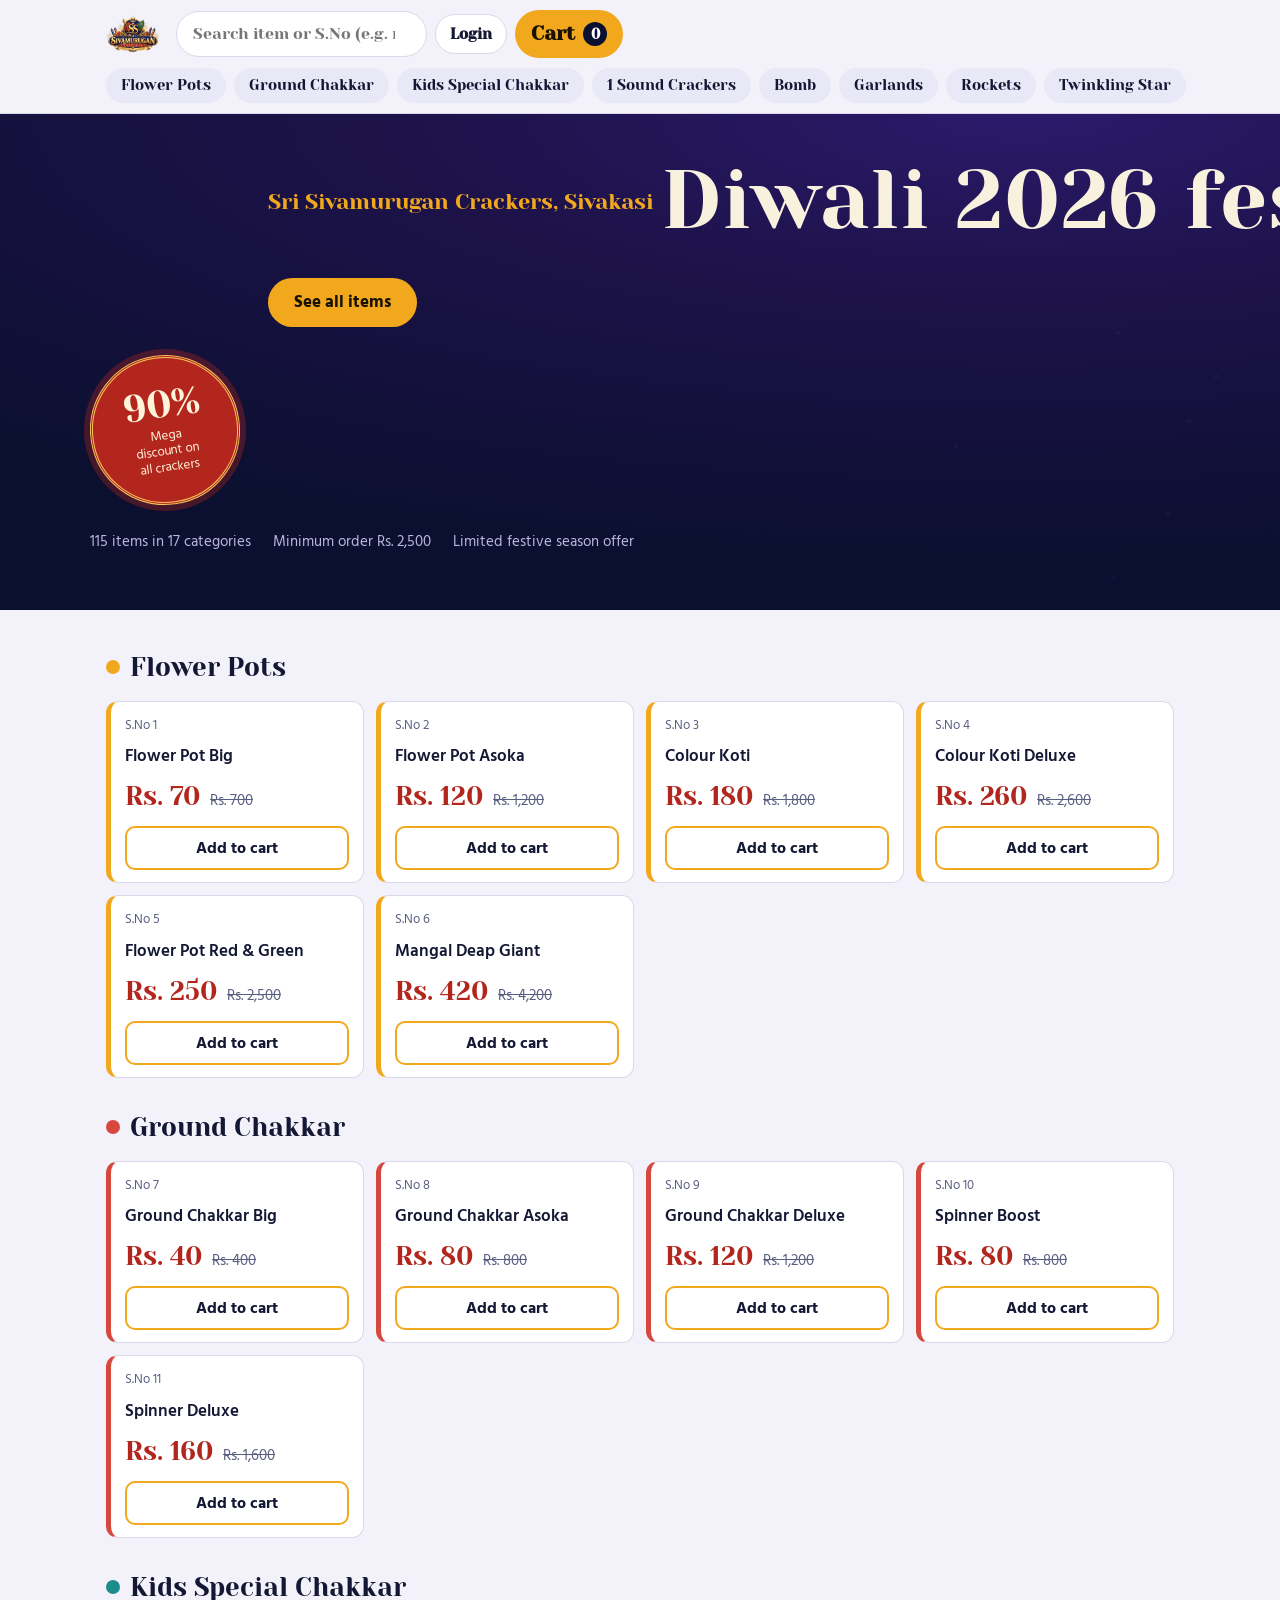
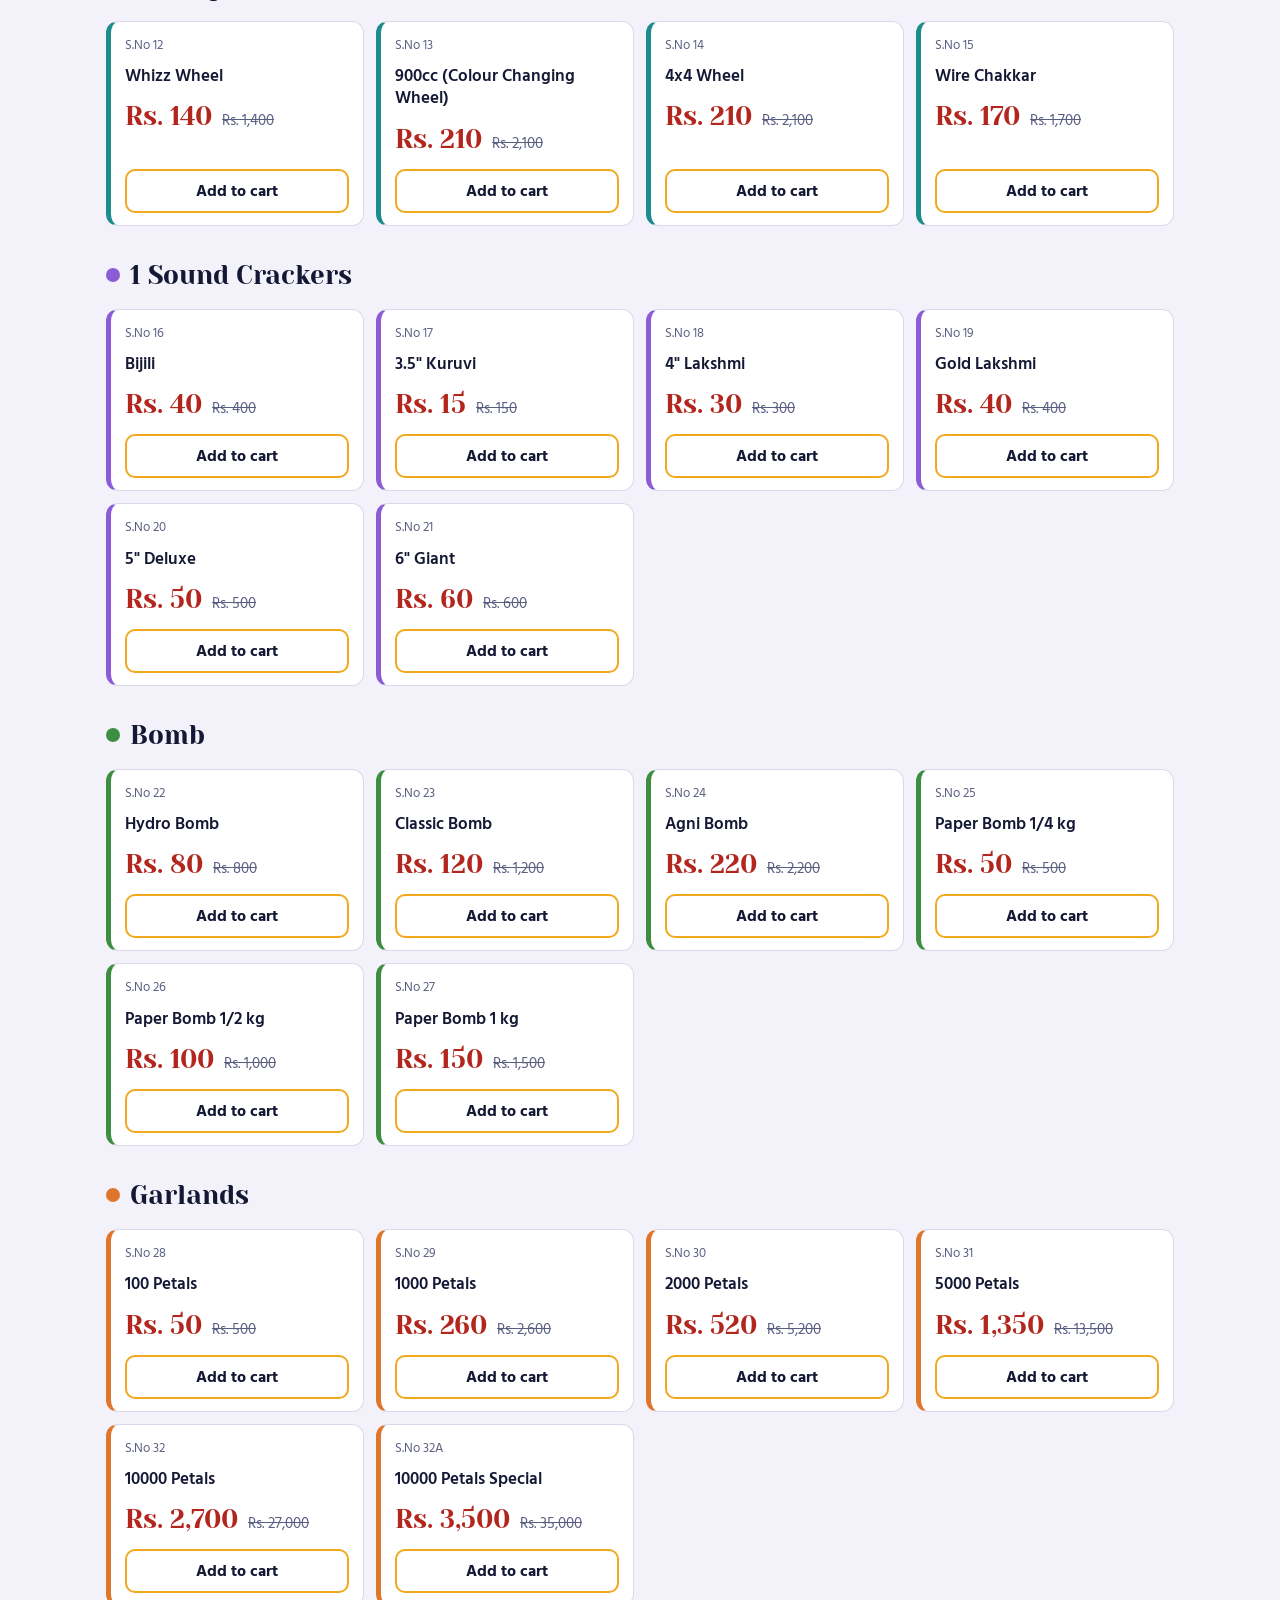
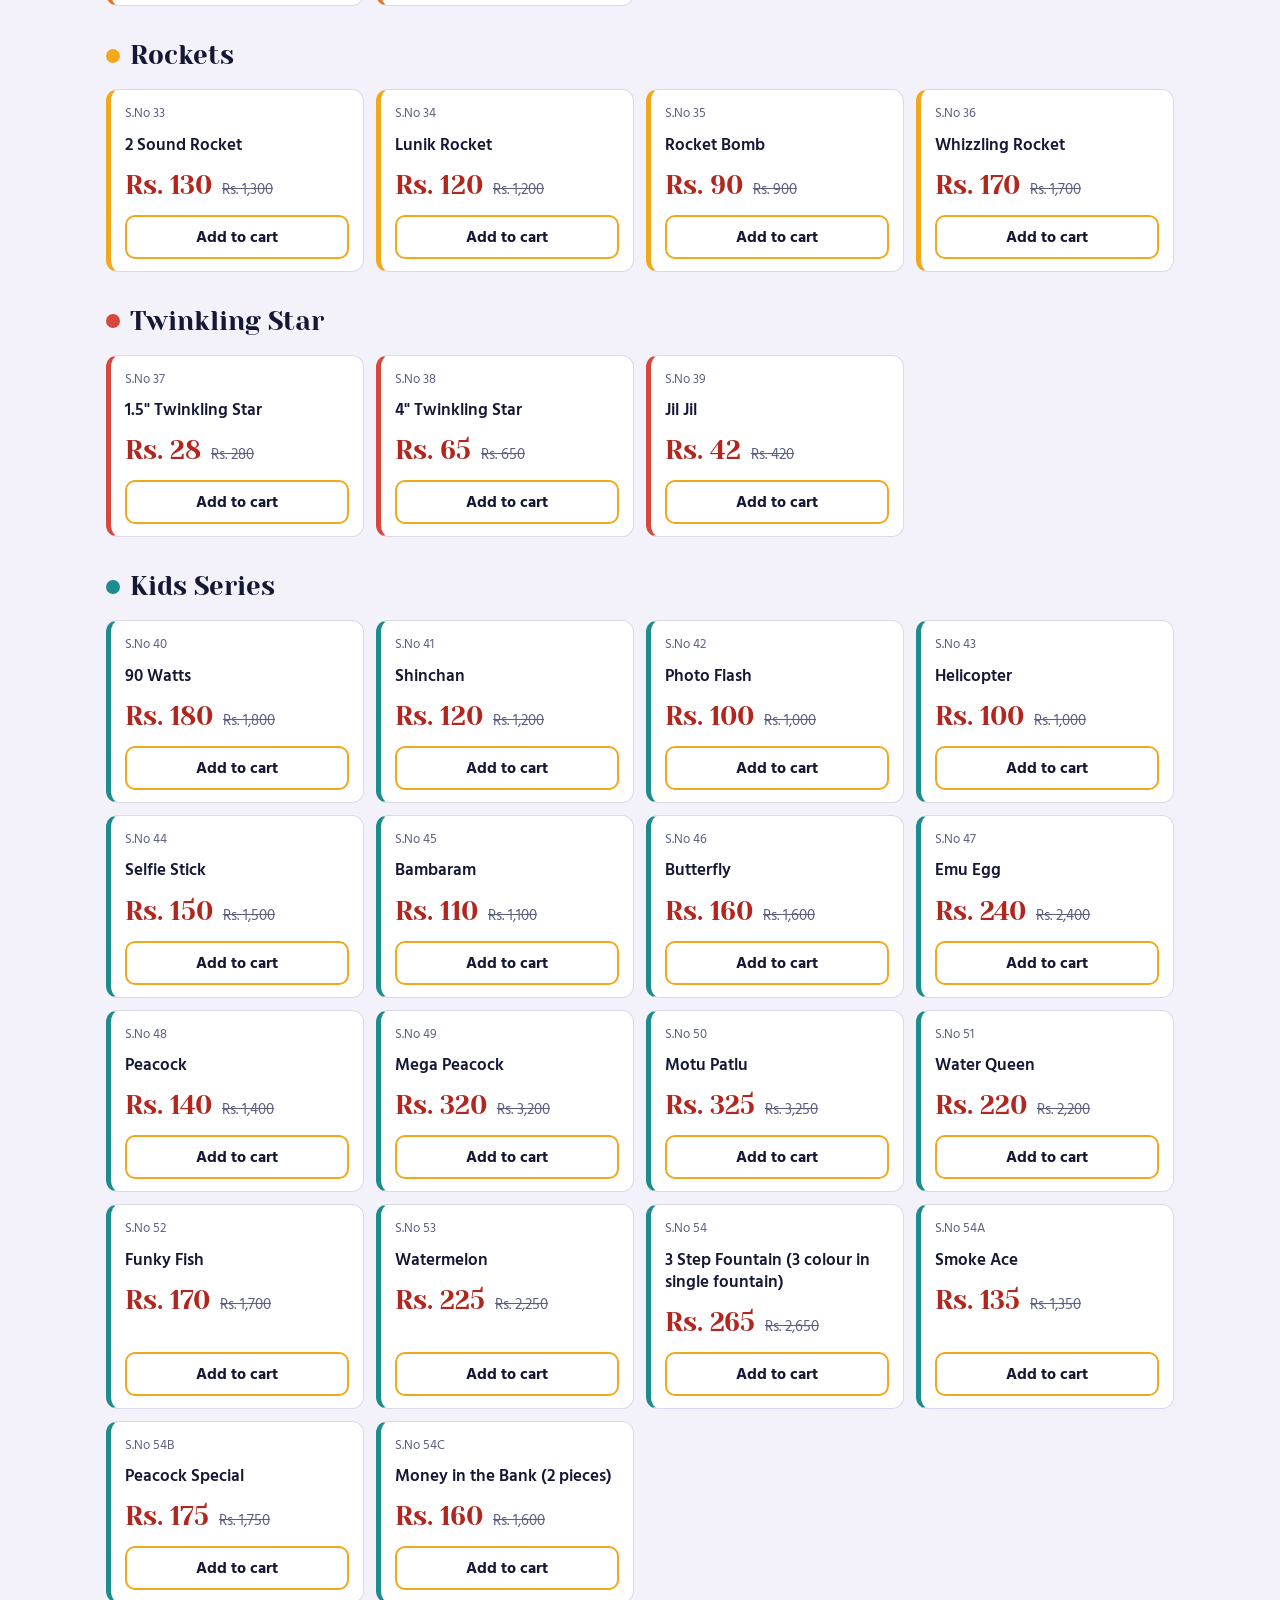
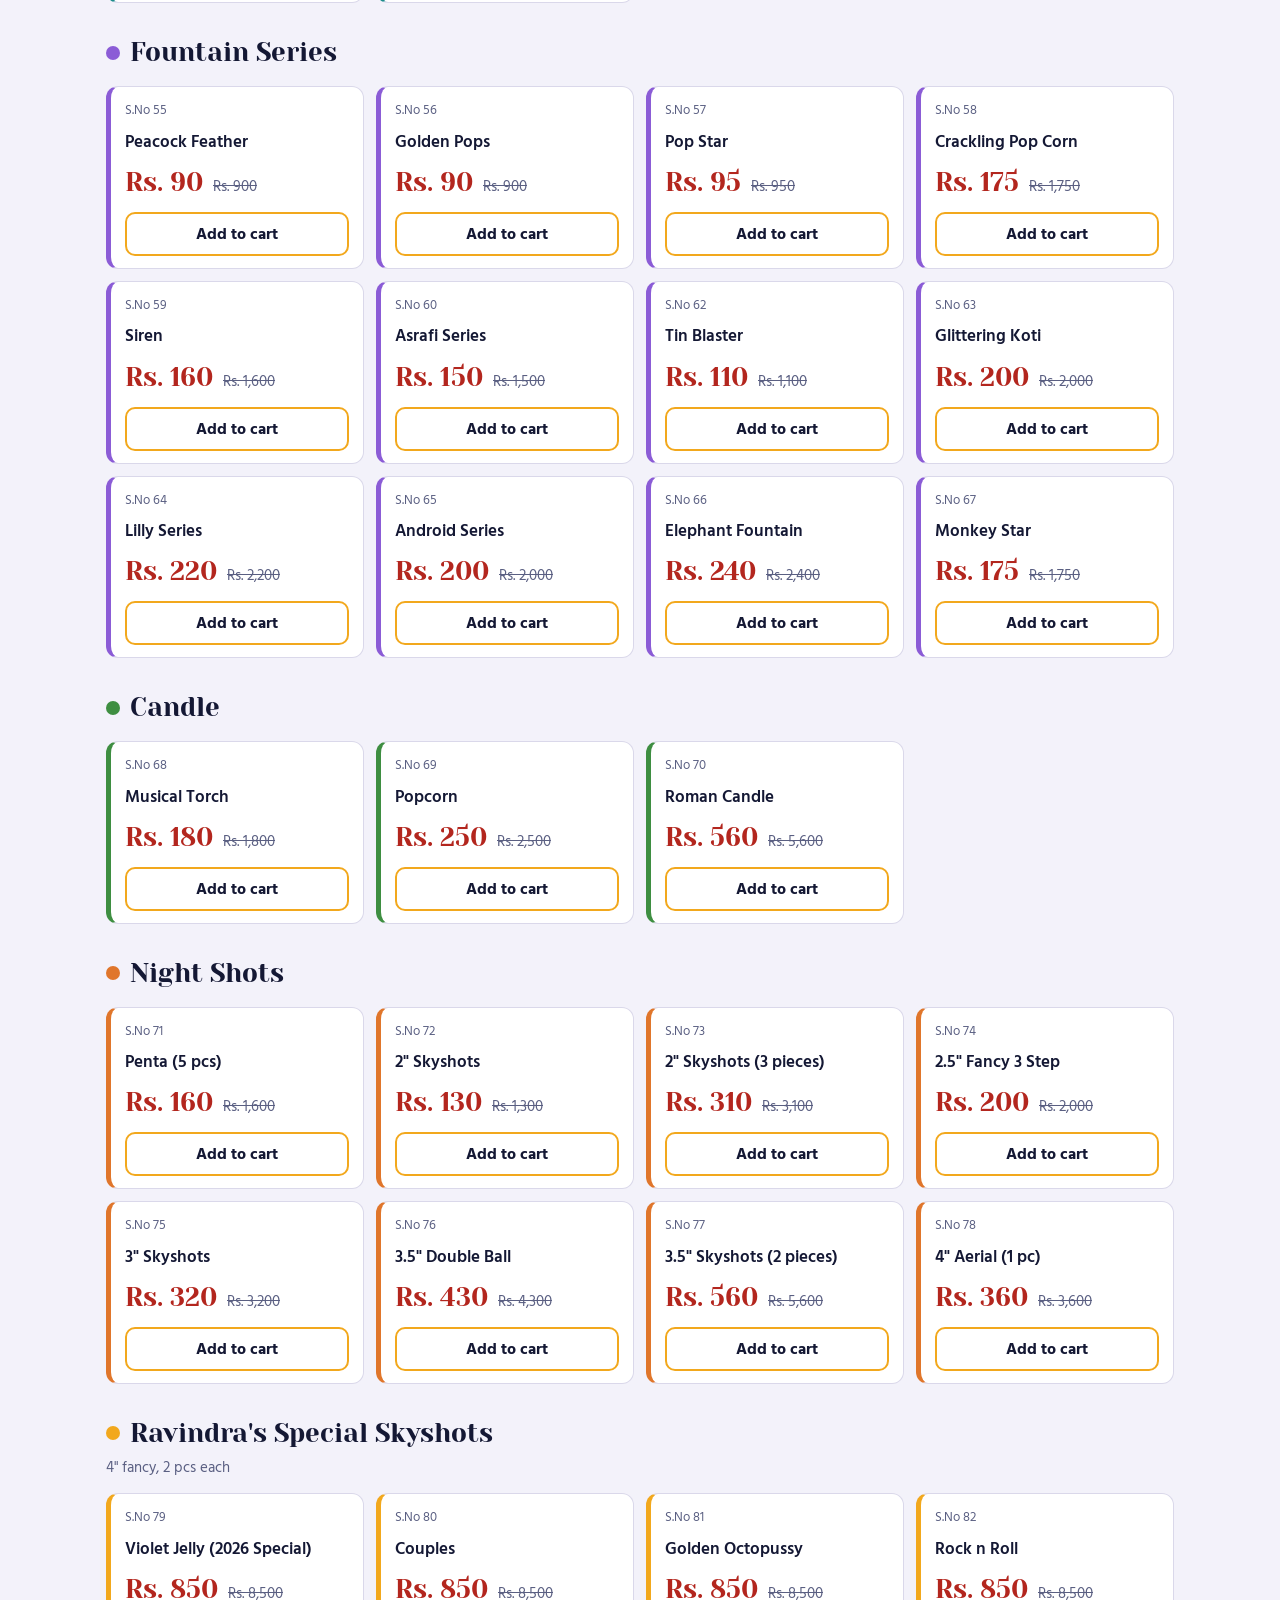
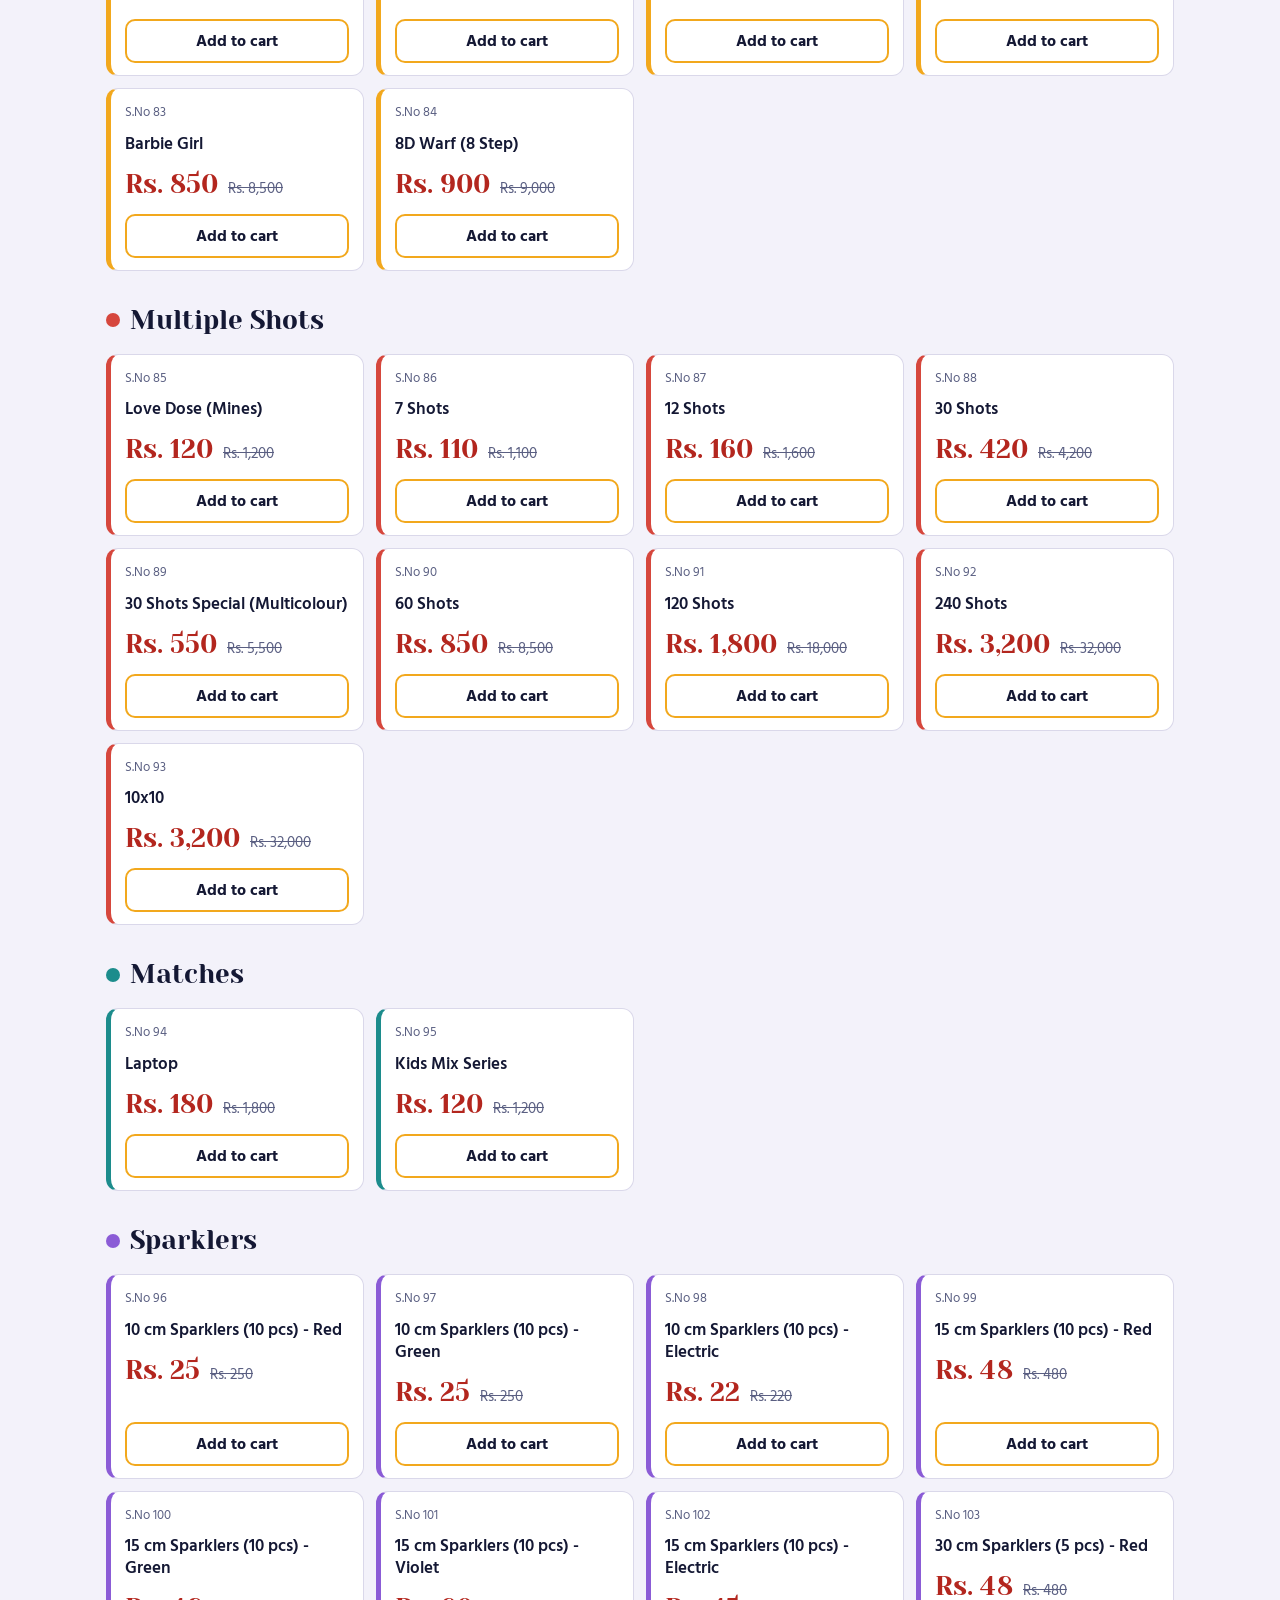
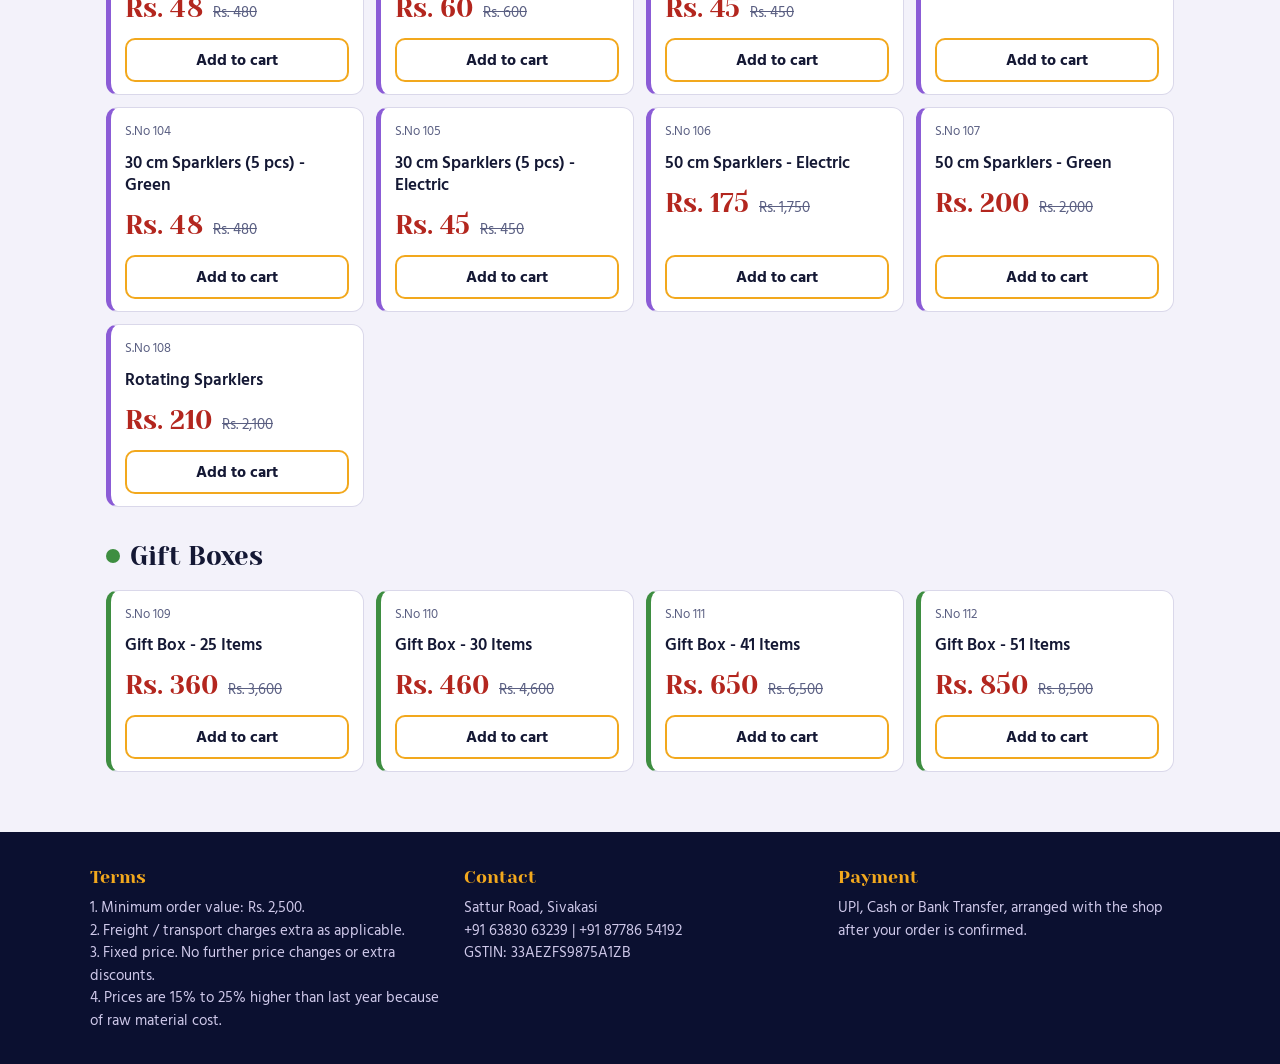
==== index.html @ 45eee364 "Fix image source in header link" ====
<!DOCTYPE html>
<html lang="en">
<head>
<meta charset="utf-8">
<meta name="viewport" content="width=device-width, initial-scale=1, viewport-fit=cover">
<title>Sri Sivamurugan Crackers - Diwali 2026 Price List</title>
  <link rel="icon" type="image/png" href="favicon.png">
<link rel="preconnect" href="https://fonts.googleapis.com">
<link rel="preconnect" href="https://fonts.gstatic.com" crossorigin>
<link href="https://fonts.googleapis.com/css2?family=Yeseva+One&family=Hind+Madurai:wght@400;500;600;700&display=swap" rel="stylesheet">
<style>
:root{
  box-sizing:border-box;
  padding-top:env(safe-area-inset-top,0px);
  padding-bottom:env(safe-area-inset-bottom,0px);
  --bg:#F3F2FA; --surface:#FFFFFF; --ink:#141834; --muted:#5A5F82; --line:#DAD8EA;
  --price:#B3261E; --marigold:#F2A81D; --on-marigold:#1A1200; --kumkum:#B3261E; --teal:#1C8C8C;
  --night:#0B1030; --night2:#1D1249; --chip:#E9E8F6; --ok:#1E7B4B; --warn:#B3261E;
  --display:"Yeseva One",Georgia,"Times New Roman",serif;
  --body:"Hind Madurai","Noto Sans Tamil",system-ui,-apple-system,"Segoe UI",Roboto,sans-serif;
}
@media (prefers-color-scheme: dark){
  :root:not([data-theme="light"]){
    --bg:#0C1029; --surface:#151A3F; --ink:#F1EEE3; --muted:#A7ABCE; --line:#2A3060;
    --price:#F5B740; --chip:#1E2450; --ok:#5FD08F; --warn:#FF8A80;
  }
}
:root[data-theme="dark"]{
  --bg:#0C1029; --surface:#151A3F; --ink:#F1EEE3; --muted:#A7ABCE; --line:#2A3060;
  --price:#F5B740; --chip:#1E2450; --ok:#5FD08F; --warn:#FF8A80;
}
html{height:auto;scroll-padding-top:calc(env(safe-area-inset-top,0px) + 150px);scroll-behavior:smooth}
*,*::before,*::after{box-sizing:inherit}
body{margin:0;background:var(--bg);color:var(--ink);font-family:var(--body);font-size:16px;line-height:1.5;-webkit-font-smoothing:antialiased}
button,input,textarea{font:inherit;color:inherit}
button{cursor:pointer}
:focus-visible{outline:3px solid var(--marigold);outline-offset:2px}
.sr{position:absolute;width:1px;height:1px;overflow:hidden;clip:rect(0 0 0 0);white-space:nowrap}

/* fireworks layer */
#fx{position:fixed;inset:0;width:100%;height:100%;pointer-events:none;z-index:70}

/* hero: always night sky */
.hero{background:radial-gradient(120% 90% at 80% 0%,#2B1A6B 0%,var(--night2) 40%,var(--night) 100%);color:#F7F1DE;padding:44px 20px 56px;position:relative;overflow:hidden;cursor:crosshair}
.hero-in{max-width:1100px;margin:0 auto;display:grid;gap:28px;grid-template-columns:1fr auto;align-items:end}
.hero h1{font-family:var(--display);font-weight:400;font-size:clamp(40px,8vw,84px);line-height:1;margin:0 0 14px;letter-spacing:.01em}
.hero .shop{font-family:var(--display);font-size:clamp(17px,2.6vw,22px);color:var(--marigold);margin:0 0 10px}
.hero p{margin:0;max-width:46ch;color:#D9D3F0;font-size:17px}
.hero .cta{display:inline-block;margin-top:22px;background:var(--marigold);color:var(--on-marigold);font-weight:700;border:0;border-radius:999px;padding:12px 26px;font-size:17px;text-decoration:none}
.seal{width:150px;height:150px;border-radius:50%;background:var(--kumkum);color:#FFF4DA;display:flex;flex-direction:column;align-items:center;justify-content:center;text-align:center;border:3px double #F5C25A;outline:6px solid rgba(179,38,30,.35);flex:none;transform:rotate(-8deg)}
.seal b{font-family:var(--display);font-weight:400;font-size:38px;line-height:1}
.seal span{font-size:13px;line-height:1.25;margin-top:4px;max-width:11ch}
.facts{max-width:1100px;margin:26px auto 0;display:flex;flex-wrap:wrap;gap:8px 22px;color:#BDB6DC;font-size:15px}

/* header */
.top{position:sticky;top:env(safe-area-inset-top,0px);z-index:40;background:var(--bg);border-bottom:1px solid var(--line)}
.bar{max-width:1100px;margin:0 auto;padding:10px 16px;display:flex;flex-wrap:wrap;align-items:center;gap:10px 14px}
.brand{font-family:var(--display);font-size:20px;margin-right:auto;white-space:nowrap}
.search{flex:1 1 260px;order:3;position:relative;min-width:0}
.search input{width:100%;border:1px solid var(--line);background:var(--surface);border-radius:999px;padding:10px 16px;font-size:16px}
.cartbtn{display:flex;align-items:center;gap:8px;background:var(--marigold);color:var(--on-marigold);border:0;border-radius:999px;padding:9px 16px;font-weight:700}
.cartbtn .n{background:var(--night);color:#fff;border-radius:999px;min-width:24px;height:24px;display:inline-flex;align-items:center;justify-content:center;font-size:14px;padding:0 6px}
.cartbtn.bump .n{animation:bump .4s ease}
@keyframes bump{40%{transform:scale(1.5)}}
.chips{max-width:1100px;margin:0 auto;padding:0 16px 10px;display:flex;gap:8px;overflow-x:auto;scrollbar-width:thin}
.chips a{flex:none;background:var(--chip);color:var(--ink);text-decoration:none;border-radius:999px;padding:5px 14px;font-size:15px;border:1px solid transparent}
.chips a:hover{border-color:var(--marigold)}
@media (min-width:760px){.search{order:0;flex:0 1 320px}.brand{margin-right:0}.bar{flex-wrap:nowrap}.spacer{flex:1}}

/* catalogue */
main{max-width:1100px;margin:0 auto;padding:8px 16px 60px}
.cat{padding-top:30px}
.cat h2{font-family:var(--display);font-weight:400;font-size:26px;margin:0 0 4px;display:flex;align-items:center;gap:10px}
.cat h2 i{width:14px;height:14px;border-radius:50%;background:var(--c);flex:none}
.cat .note{margin:0 0 14px;color:var(--muted);font-size:15px}
.grid{display:grid;grid-template-columns:repeat(auto-fill,minmax(230px,1fr));gap:12px}
.card{background:var(--surface);border:1px solid var(--line);border-left:5px solid var(--c);border-radius:12px;padding:14px 14px 12px;display:flex;flex-direction:column;gap:10px;min-width:0}
.card .sn{font-size:13px;color:var(--muted)}
.card h3{font-size:17px;font-weight:600;margin:0;line-height:1.3;overflow-wrap:anywhere}
.card .pr{display:flex;align-items:baseline;gap:10px;flex-wrap:wrap}
.card .now{font-family:var(--display);font-size:26px;color:var(--price)}
.card .was{color:var(--muted);text-decoration:line-through;font-size:15px}
.card .act{margin-top:auto;min-height:42px;display:flex}
.add{width:100%;background:transparent;border:2px solid var(--marigold);color:var(--ink);font-weight:700;border-radius:10px;padding:8px 12px}
.add:hover{background:var(--marigold);color:var(--on-marigold)}
.step{display:flex;align-items:center;justify-content:space-between;width:100%;background:var(--marigold);color:var(--on-marigold);border-radius:10px;font-weight:700}
.step button{background:none;border:0;width:46px;height:42px;font-size:22px;color:inherit}
.empty{padding:50px 0;text-align:center;color:var(--muted)}
[hidden]{display:none!important}

/* drawer */
.scrim{position:fixed;inset:0;background:rgba(5,8,25,.6);z-index:50;opacity:0;pointer-events:none;transition:opacity .25s}
.scrim.on{opacity:1;pointer-events:auto}
.drawer{position:fixed;top:0;right:0;bottom:0;width:min(440px,100%);background:var(--bg);z-index:60;transform:translateX(102%);transition:transform .3s cubic-bezier(.2,.8,.2,1);display:flex;flex-direction:column;padding-top:env(safe-area-inset-top,0px);padding-bottom:env(safe-area-inset-bottom,0px);border-left:1px solid var(--line)}
.drawer.on{transform:none}
.dh{display:flex;align-items:center;justify-content:space-between;padding:14px 18px;border-bottom:1px solid var(--line)}
.dh h2{font-family:var(--display);font-weight:400;font-size:22px;margin:0}
.x{background:var(--chip);border:0;border-radius:50%;width:38px;height:38px;font-size:20px}
.db{flex:1;overflow-y:auto;padding:14px 18px}
.df{border-top:1px solid var(--line);padding:14px 18px;background:var(--surface)}
.line{display:grid;grid-template-columns:1fr auto;gap:4px 10px;padding:10px 0;border-bottom:1px solid var(--line)}
.line b{font-weight:600}
.line small{color:var(--muted)}
.line .ctl{grid-column:1/-1;display:flex;align-items:center;gap:14px}
.line .step{width:132px;background:var(--chip);color:var(--ink)}
.rm{background:none;border:0;color:var(--warn);text-decoration:underline;padding:8px 4px;font-size:15px}
.clear{background:none;border:0;color:var(--muted);text-decoration:underline;width:100%;padding:8px;margin-top:6px;font-size:15px}
.clear.sure{color:var(--warn);font-weight:700}
.row{display:flex;justify-content:space-between;gap:10px;padding:2px 0}
.row.big{font-family:var(--display);font-size:22px;margin-top:4px}
.save{color:var(--ok);font-size:15px}
.meter{height:10px;background:var(--chip);border-radius:999px;overflow:hidden;margin:10px 0 6px}
.meter i{display:block;height:100%;width:0;background:var(--marigold);border-radius:999px;transition:width .5s cubic-bezier(.2,.8,.2,1)}
.meter.full i{background:var(--ok)}
.msg{font-size:15px;color:var(--muted);margin:0 0 10px}
.msg.warn{color:var(--warn)}
.primary{width:100%;background:var(--marigold);color:var(--on-marigold);border:0;border-radius:10px;padding:13px;font-weight:700;font-size:17px}
.primary[disabled]{opacity:.45;cursor:not-allowed}
.ghost{width:100%;background:none;border:1px solid var(--line);border-radius:10px;padding:11px;margin-top:8px}
.fld{margin-bottom:14px}
.fld label{display:block;font-weight:600;margin-bottom:4px}
.fld input,.fld textarea{width:100%;border:1px solid var(--line);background:var(--surface);border-radius:10px;padding:10px 12px;font-size:16px}
.fld textarea{min-height:88px;resize:vertical}
.err{color:var(--warn);font-size:14px;min-height:1.2em;margin-top:2px}
.done h3{font-family:var(--display);font-weight:400;font-size:26px;margin:6px 0}
.oid{display:inline-block;background:var(--chip);border-radius:8px;padding:4px 12px;font-weight:700;letter-spacing:.04em}
.demo{background:var(--chip);border-radius:10px;padding:10px 12px;font-size:14px;color:var(--muted);margin-top:14px}
footer{background:var(--night);color:#CFC9EA;padding:32px 20px calc(32px + env(safe-area-inset-bottom,0px))}
.fin{max-width:1100px;margin:0 auto;display:grid;gap:22px;grid-template-columns:repeat(auto-fit,minmax(260px,1fr));font-size:15px}
footer h4{font-family:var(--display);font-weight:400;font-size:18px;color:var(--marigold);margin:0 0 6px}
footer p,footer ol{margin:0;padding-left:0;list-style-position:inside}
@media (max-width:560px){.hero-in{grid-template-columns:1fr}.seal{width:120px;height:120px}.seal b{font-size:30px}.brand{font-size:17px}}
@media (prefers-reduced-motion:reduce){*{transition:none!important;animation:none!important;scroll-behavior:auto!important}}
  .card{cursor:pointer}
.preview{position:fixed;inset:0;z-index:65;display:flex;align-items:center;justify-content:center;padding:20px;pointer-events:none}
.preview.on{pointer-events:auto}
.preview-card{position:relative;background:var(--surface);border:1px solid var(--line);border-radius:16px;max-width:380px;width:100%;overflow:hidden;transform:scale(.9);opacity:0;transition:transform .25s,opacity .25s}
.preview.on .preview-card{transform:scale(1);opacity:1}
.preview-fx{width:100%;height:180px;display:block;background:linear-gradient(180deg,var(--night2),var(--night))}
.preview-body{padding:16px 18px 18px}
.preview-body .sn{color:var(--muted);font-size:13px}
.preview-body h3{font-family:var(--display);font-weight:400;font-size:22px;margin:4px 0}
.preview-body .pr{display:flex;gap:10px;align-items:baseline;margin:0 0 14px}
.preview-body .now{font-family:var(--display);font-size:26px;color:var(--price)}
.preview-body .was{color:var(--muted);text-decoration:line-through;font-size:15px}
.pv-close{position:absolute;top:10px;right:10px;background:rgba(0,0,0,.4);color:#fff;border:0;border-radius:50%;width:34px;height:34px;font-size:18px;z-index:2}
  .chips{scrollbar-width:none;-ms-overflow-style:none}
.chips::-webkit-scrollbar{display:none}
</style>
</head>
<body>
<canvas id="fx" aria-hidden="true"></canvas>

<header class="top">
  <div class="bar">
    <a href="#" class="brand" style="display:flex;align-items:center;gap:8px;text-decoration:none;color:inherit">  <img src="logo-header-v2.png" alt="Sri Sivamurugan Crackers logo" style="height:38px;width:auto">
    <div class="spacer"></div>
    <div class="search">
      <label class="sr" for="q">Search items</label>
      <input id="q" type="search" placeholder="Search item or S.No (e.g. rocket, 78)" autocomplete="off">
    </div>
    <button class="cartbtn" id="cartBtn" aria-label="Open cart">Cart <span class="n" id="cartN">0</span></button>
  </div>
  <nav class="chips" id="chips" aria-label="Categories"></nav>
</header>

<section class="hero" id="hero">
  <div class="hero-in">
    <div>
      <p class="shop">Sri Sivamurugan Crackers, Sivakasi</p>
      <h1>Diwali 2026 festival price list</h1>
      <p>Choose your crackers, set the quantity and place your order. The shop confirms your order and freight by phone.</p>
      <a class="cta" href="#catalog">See all items</a>
    </div>
    <div class="seal" aria-label="90 percent mega discount"><b>90%</b><span>Mega discount on all crackers</span></div>
  </div>
  <div class="facts"><span id="count"></span><span>Minimum order Rs. 2,500</span><span>Limited festive season offer</span></div>
</section>

<main id="catalog">
  <div id="cats"></div>
  <div class="empty" id="none" hidden>No item matches your search. Try a shorter name or the S.No.</div>
</main>

<footer>
  <div class="fin">
    <div>
      <h4>Terms</h4>
      <ol>
        <li>Minimum order value: Rs. 2,500.</li>
        <li>Freight / transport charges extra as applicable.</li>
        <li>Fixed price. No further price changes or extra discounts.</li>
        <li>Prices are 15% to 25% higher than last year because of raw material cost.</li>
      </ol>
    </div>
    <div>
      <h4>Contact</h4>
      <p>Sattur Road, Sivakasi<br>+91 63830 63239 | +91 87786 54192<br>GSTIN: 33AEZFS9875A1ZB</p>
    </div>
    <div>
      <h4>Payment</h4>
      <p>UPI, Cash or Bank Transfer, arranged with the shop after your order is confirmed.</p>
    </div>
  </div>
</footer>

<div class="scrim" id="scrim"></div>
<aside class="drawer" id="drawer" role="dialog" aria-modal="true" aria-labelledby="dt" aria-hidden="true">
  <div class="dh"><h2 id="dt">Your cart</h2><button class="x" id="closeBtn" aria-label="Close cart">&times;</button></div>
  <div class="db" id="db"></div>
  <div class="df" id="df"></div>
</aside>
  <div class="scrim" id="pscrim"></div>
<div class="preview" id="preview" aria-hidden="true">
  <div class="preview-card" role="dialog" aria-modal="true" aria-labelledby="pvName">
    <button class="pv-close" id="pvClose" aria-label="Close preview">&times;</button>
    <canvas class="preview-fx" id="pvFx"></canvas>
    <div class="preview-body">
      <span class="sn" id="pvSn"></span>
      <h3 id="pvName"></h3>
      <div class="pr"><span class="now" id="pvNow"></span><span class="was" id="pvWas"></span></div>
      <div class="act" id="pvAct"></div>
    </div>
  </div>
</div>

<script>
/* Data from the Diwali 2026 catalogue. Offer price = 10% of MRP for every item.
   Item 78 (4" Aerial) is 360 here; the PDF printed 380 by mistake. Item 61 is not in the PDF. */
let DATA=[
["Flower Pots",[[1,"Flower Pot Big",700],[2,"Flower Pot Asoka",1200],[3,"Colour Koti",1800],[4,"Colour Koti Deluxe",2600],[5,"Flower Pot Red & Green",2500],[6,"Mangal Deap Giant",4200]]],
["Ground Chakkar",[[7,"Ground Chakkar Big",400],[8,"Ground Chakkar Asoka",800],[9,"Ground Chakkar Deluxe",1200],[10,"Spinner Boost",800],[11,"Spinner Deluxe",1600]]],
["Kids Special Chakkar",[[12,"Whizz Wheel",1400],[13,"900cc (Colour Changing Wheel)",2100],[14,"4x4 Wheel",2100],[15,"Wire Chakkar",1700]]],
["1 Sound Crackers",[[16,"Bijili",400],[17,'3.5" Kuruvi',150],[18,'4" Lakshmi',300],[19,"Gold Lakshmi",400],[20,'5" Deluxe',500],[21,'6" Giant',600]]],
["Bomb",[[22,"Hydro Bomb",800],[23,"Classic Bomb",1200],[24,"Agni Bomb",2200],[25,"Paper Bomb 1/4 kg",500],[26,"Paper Bomb 1/2 kg",1000],[27,"Paper Bomb 1 kg",1500]]],
["Garlands",[[28,"100 Petals",500],[29,"1000 Petals",2600],[30,"2000 Petals",5200],[31,"5000 Petals",13500],[32,"10000 Petals",27000],["32A","10000 Petals Special",35000]]],
["Rockets",[[33,"2 Sound Rocket",1300],[34,"Lunik Rocket",1200],[35,"Rocket Bomb",900],[36,"Whizzling Rocket",1700]]],
["Twinkling Star",[[37,'1.5" Twinkling Star',280],[38,'4" Twinkling Star',650],[39,"Jil Jil",420]]],
["Kids Series",[[40,"90 Watts",1800],[41,"Shinchan",1200],[42,"Photo Flash",1000],[43,"Helicopter",1000],[44,"Selfie Stick",1500],[45,"Bambaram",1100],[46,"Butterfly",1600],[47,"Emu Egg",2400],[48,"Peacock",1400],[49,"Mega Peacock",3200],[50,"Motu Patlu",3250],[51,"Water Queen",2200],[52,"Funky Fish",1700],[53,"Watermelon",2250],[54,"3 Step Fountain (3 colour in single fountain)",2650],["54A","Smoke Ace",1350],["54B","Peacock Special",1750],["54C","Money in the Bank (2 pieces)",1600]]],
["Fountain Series",[[55,"Peacock Feather",900],[56,"Golden Pops",900],[57,"Pop Star",950],[58,"Crackling Pop Corn",1750],[59,"Siren",1600],[60,"Asrafi Series",1500],[62,"Tin Blaster",1100],[63,"Glittering Koti",2000],[64,"Lilly Series",2200],[65,"Android Series",2000],[66,"Elephant Fountain",2400],[67,"Monkey Star",1750]]],
["Candle",[[68,"Musical Torch",1800],[69,"Popcorn",2500],[70,"Roman Candle",5600]]],
["Night Shots",[[71,"Penta (5 pcs)",1600],[72,'2" Skyshots',1300],[73,'2" Skyshots (3 pieces)',3100],[74,'2.5" Fancy 3 Step',2000],[75,'3" Skyshots',3200],[76,'3.5" Double Ball',4300],[77,'3.5" Skyshots (2 pieces)',5600],[78,'4" Aerial (1 pc)',3600]]],
["Ravindra's Special Skyshots",[[79,"Violet Jelly (2026 Special)",8500],[80,"Couples",8500],[81,"Golden Octopussy",8500],[82,"Rock n Roll",8500],[83,"Barbie Girl",8500],[84,"8D Warf (8 Step)",9000]],'4" fancy, 2 pcs each'],
["Multiple Shots",[[85,"Love Dose (Mines)",1200],[86,"7 Shots",1100],[87,"12 Shots",1600],[88,"30 Shots",4200],[89,"30 Shots Special (Multicolour)",5500],[90,"60 Shots",8500],[91,"120 Shots",18000],[92,"240 Shots",32000],[93,"10x10",32000]]],
["Matches",[[94,"Laptop",1800],[95,"Kids Mix Series",1200]]],
["Sparklers",[[96,"10 cm Sparklers (10 pcs) - Red",250],[97,"10 cm Sparklers (10 pcs) - Green",250],[98,"10 cm Sparklers (10 pcs) - Electric",220],[99,"15 cm Sparklers (10 pcs) - Red",480],[100,"15 cm Sparklers (10 pcs) - Green",480],[101,"15 cm Sparklers (10 pcs) - Violet",600],[102,"15 cm Sparklers (10 pcs) - Electric",450],[103,"30 cm Sparklers (5 pcs) - Red",480],[104,"30 cm Sparklers (5 pcs) - Green",480],[105,"30 cm Sparklers (5 pcs) - Electric",450],[106,"50 cm Sparklers - Electric",1750],[107,"50 cm Sparklers - Green",2000],[108,"Rotating Sparklers",2100]]],
["Gift Boxes",[[109,"Gift Box - 25 Items",3600],[110,"Gift Box - 30 Items",4600],[111,"Gift Box - 41 Items",6500],[112,"Gift Box - 51 Items",8500]]]
];
const MIN_ORDER=2500;
const API_URL="https://script.google.com/macros/s/AKfycbzn1nLD5nbDDpSSsAyyKy25qdJ4yzKvmbOGkP2OSKPBvZ82e1bfgyFeOICpjXPoswkr/exec";
const NOTES={"Ravindra's Special Skyshots":'4" fancy, 2 pcs each'};
const COLORS=["#F2A81D","#D6473D","#1C8C8C","#8B5CD6","#3E8E41","#E0762B"];
const $=s=>document.querySelector(s);
const fmt=n=>"Rs. "+Math.round(n).toLocaleString("en-IN");
const esc=s=>String(s).replace(/[&<>"']/g,c=>({"&":"&amp;","<":"&lt;",">":"&gt;",'"':"&quot;","'":"&#39;"}[c]));

const ITEMS={};
function buildItems(){
  Object.keys(ITEMS).forEach(k=>delete ITEMS[k]);
  DATA.forEach((c,ci)=>c[1].forEach(([id,name,mrp,price])=>{ITEMS[id]={id:String(id),name,mrp,price:price!==undefined?price:mrp/10,cat:c[0],color:COLORS[ci%COLORS.length]}}));
}
buildItems();
let cart={};
try{const s=localStorage.getItem("ssc_cart");if(s){const o=JSON.parse(s);Object.keys(o).forEach(k=>{if(ITEMS[k]&&o[k]>0)cart[k]=o[k]})}}catch(e){}
function save(){try{localStorage.setItem("ssc_cart",JSON.stringify(cart))}catch(e){}}

/* ---------- fireworks ---------- */
const reduce=matchMedia("(prefers-reduced-motion: reduce)").matches;
const cv=$("#fx"),ctx=cv.getContext("2d");let W,H,parts=[],raf=0;
function size(){const d=Math.min(devicePixelRatio||1,2);W=innerWidth;H=innerHeight;cv.width=W*d;cv.height=H*d;ctx.setTransform(d,0,0,d,0,0)}
size();addEventListener("resize",size);
const FX=["#F2A81D","#FFD776","#E5483C","#2FB5B5","#FFFFFF","#A98BFF"];
function burst(x,y,n=46){
  if(reduce)return;
  const a=FX[Math.random()*FX.length|0],b=FX[Math.random()*FX.length|0];
  for(let i=0;i<n;i++){const t=Math.random()*6.283,s=1.2+Math.random()*3.4;
    parts.push({x,y,vx:Math.cos(t)*s,vy:Math.sin(t)*s,life:1,d:.013+Math.random()*.012,c:i%2?a:b})}
  if(!raf)raf=requestAnimationFrame(tick);
}
function tick(){
  ctx.clearRect(0,0,W,H);
  parts=parts.filter(p=>p.life>0);
  for(const p of parts){p.x+=p.vx;p.y+=p.vy;p.vx*=.98;p.vy=p.vy*.98+.05;p.life-=p.d;
    ctx.globalAlpha=Math.max(p.life,0);ctx.fillStyle=p.c;ctx.beginPath();ctx.arc(p.x,p.y,2.2,0,6.283);ctx.fill()}
  ctx.globalAlpha=1;
  if(parts.length)raf=requestAnimationFrame(tick);else{raf=0;ctx.clearRect(0,0,W,H)}
}
$("#hero").addEventListener("click",e=>{if(e.target.closest("a"))return;burst(e.clientX,e.clientY,60)});
function opening(){
  const r=$("#hero").getBoundingClientRect();
  [[.22,.35,0],[.7,.25,380],[.48,.55,760],[.86,.6,1100]].forEach(([fx,fy,t])=>
    setTimeout(()=>burst(r.left+r.width*fx,r.top+r.height*fy,58),400+t));
}

/* ---------- catalogue ---------- */
function slug(n){return "c-"+n.toLowerCase().replace(/[^a-z0-9]+/g,"-").replace(/-$/,"")}
function renderCatalogue(){
  let html="",chips="";
  DATA.forEach((c,ci)=>{
    const col=COLORS[ci%COLORS.length],id=slug(c[0]);
    chips+=`<a href="#${id}">${esc(c[0])}</a>`;
    html+=`<section class="cat" id="${id}" style="--c:${col}"><h2><i></i>${esc(c[0])}</h2>${c[2]?`<p class="note">${esc(c[2])}</p>`:`<p class="note"></p>`}<div class="grid">`;
    c[1].forEach(([sid])=>{const it=ITEMS[sid];
      html+=`<article class="card" data-id="${it.id}" data-s="${esc((it.name+" "+it.id+" "+it.cat).toLowerCase())}">
        <span class="sn">S.No ${esc(it.id)}</span><h3>${esc(it.name)}</h3>
        <div class="pr"><span class="now">${fmt(it.price)}</span><span class="was">${fmt(it.mrp)}</span></div>
        <div class="act"></div></article>`});
    html+=`</div></section>`;
  });
  $("#cats").innerHTML=html;$("#chips").innerHTML=chips;
  $("#count").textContent=Object.keys(ITEMS).length+" items in "+DATA.length+" categories";
  Object.keys(ITEMS).forEach(paintCard);
}
function stepHTML(id,q){return `<div class="step"><button data-act="dec" data-id="${id}" aria-label="Remove one ${esc(ITEMS[id].name)}">&minus;</button><span aria-live="polite">${q}</span><button data-act="inc" data-id="${id}" aria-label="Add one ${esc(ITEMS[id].name)}">+</button></div>`}
function paintCard(id){
  const el=document.querySelector(`.card[data-id="${CSS.escape(id)}"] .act`);if(!el)return;
  const q=cart[id]||0;
  el.innerHTML=q?stepHTML(id,q):`<button class="add" data-act="add" data-id="${id}">Add to cart</button>`;
}
function count(){return Object.values(cart).reduce((a,b)=>a+b,0)}
function totals(){let sub=0,mrp=0;for(const k in cart){sub+=ITEMS[k].price*cart[k];mrp+=ITEMS[k].mrp*cart[k]}return{sub,mrp,save:mrp-sub}}
function paintBadge(bump){
  $("#cartN").textContent=count();
  if(bump){const b=$("#cartBtn");b.classList.remove("bump");void b.offsetWidth;b.classList.add("bump")}
}
function change(id,delta,src){
  const q=Math.max(0,(cart[id]||0)+delta);
  if(q)cart[id]=q;else delete cart[id];
  save();paintCard(id);paintBadge(delta>0);
  if(delta>0&&src){const r=src.getBoundingClientRect();burst(r.left+r.width/2,r.top+r.height/2,22)}
  if(drawerOpen&&view==="cart")renderCart();
  if(pvId===id)paintPreviewAct();
}
document.addEventListener("click",e=>{
  const b=e.target.closest("[data-act]");if(!b)return;
  const id=b.dataset.id,a=b.dataset.act;
  if(a==="add"||a==="inc")change(id,1,b);
  else if(a==="dec")change(id,-1);
  else if(a==="rm")change(id,-(cart[id]||0));
});
function clearCart(){
  cart={};save();Object.keys(ITEMS).forEach(paintCard);paintBadge(false);
  if(drawerOpen)renderCart();
}

/* search */
$("#q").addEventListener("input",()=>{
  const t=$("#q").value.trim().toLowerCase();let any=false;
  document.querySelectorAll(".cat").forEach(sec=>{
    let shown=0;
    sec.querySelectorAll(".card").forEach(c=>{const ok=!t||c.dataset.s.includes(t);c.hidden=!ok;if(ok)shown++});
    sec.hidden=!shown;if(shown)any=true;
  });
  $("#none").hidden=any;
});

/* ---------- cart drawer ---------- */
let drawerOpen=false,view="cart",lastFocus=null;
function openDrawer(v){
  lastFocus=document.activeElement;view=v||"cart";drawerOpen=true;
  $("#drawer").classList.add("on");$("#scrim").classList.add("on");$("#drawer").setAttribute("aria-hidden","false");
  renderDrawer();setTimeout(()=>$("#closeBtn").focus(),50);
}
function closeDrawer(){
  drawerOpen=false;$("#drawer").classList.remove("on");$("#scrim").classList.remove("on");$("#drawer").setAttribute("aria-hidden","true");
  if(lastFocus&&lastFocus.focus)lastFocus.focus();
}
$("#cartBtn").addEventListener("click",()=>openDrawer("cart"));
$("#closeBtn").addEventListener("click",closeDrawer);
$("#scrim").addEventListener("click",closeDrawer);
document.addEventListener("keydown",e=>{if(e.key==="Escape"&&drawerOpen)closeDrawer()});

function renderDrawer(){
  if(view==="cart")renderCart();else if(view==="form")renderForm();
}
function renderCart(){
  $("#dt").textContent="Your cart";
  const ids=Object.keys(cart);
  if(!ids.length){
    $("#db").innerHTML=`<div class="empty">Your cart is empty.<br>Pick items from the price list and they show up here.</div>`;
    $("#df").innerHTML=`<button class="primary" id="browse">Browse items</button>`;
    $("#browse").onclick=closeDrawer;return;
  }
  $("#db").innerHTML=ids.map(id=>{const it=ITEMS[id],q=cart[id];
    return `<div class="line"><div><b>${esc(it.name)}</b><br><small>S.No ${esc(id)} &middot; ${fmt(it.price)} each</small></div><b>${fmt(it.price*q)}</b><div class="ctl">${stepHTML(id,q)}<button class="rm" data-act="rm" data-id="${id}" aria-label="Remove ${esc(it.name)} from cart">Remove</button></div></div>`}).join("");
  const t=totals(),pct=Math.min(100,t.sub/MIN_ORDER*100),ok=t.sub>=MIN_ORDER;
  $("#df").innerHTML=`
    <div class="meter ${ok?"full":""}" role="progressbar" aria-valuemin="0" aria-valuemax="${MIN_ORDER}" aria-valuenow="${Math.min(t.sub,MIN_ORDER)}"><i style="width:${pct}%"></i></div>
    <p class="msg ${ok?"":"warn"}">${ok?"Minimum order reached.":"Add "+fmt(MIN_ORDER-t.sub)+" more to reach the minimum order of "+fmt(MIN_ORDER)+"."}</p>
    <div class="row save"><span>You save vs MRP</span><span>${fmt(t.save)}</span></div>
    <div class="row big"><span>Total</span><span>${fmt(t.sub)}</span></div>
    <p class="msg">Freight / transport charges are extra.</p>
    <button class="primary" id="goForm" ${ok?"":"disabled"}>Continue to order</button>
    <button class="clear" id="clearBtn">Clear cart</button>`;
  $("#goForm").onclick=()=>{view="form";renderForm()};
  let armed=0;
  $("#clearBtn").onclick=()=>{
    const b=$("#clearBtn");
    if(!armed){armed=setTimeout(()=>{armed=0;if(b.isConnected){b.textContent="Clear cart";b.classList.remove("sure")}},3000);b.textContent="Remove all items? Tap again to confirm";b.classList.add("sure");return}
    clearTimeout(armed);armed=0;clearCart();
  };
}
let details={name:"",phone:"",addr:""};
try{const d=JSON.parse(localStorage.getItem("ssc_details")||"null");if(d)details=Object.assign(details,d)}catch(e){}
function renderForm(){
  $("#dt").textContent="Your details";
  $("#db").innerHTML=`
    <div class="fld"><label for="fn">Full name</label><input id="fn" autocomplete="name" value="${esc(details.name)}"><div class="err" id="en"></div></div>
    <div class="fld"><label for="fp">Mobile number</label><input id="fp" type="tel" inputmode="numeric" autocomplete="tel" maxlength="10" value="${esc(details.phone)}"><div class="err" id="ep"></div></div>
    <div class="fld"><label for="fa">Delivery address or town</label><textarea id="fa" autocomplete="street-address">${esc(details.addr)}</textarea><div class="err" id="ea"></div></div>`;
  const t=totals();
  $("#df").innerHTML=`<div class="row big"><span>Total</span><span>${fmt(t.sub)}</span></div>
    <p class="msg">This is an order request. The shop calls you to confirm the order, freight and payment.</p>
    <p class="msg warn" id="ferr" role="alert"></p>
    <button class="primary" id="place">Place order</button>
    <button class="ghost" id="back">Back to cart</button>`;
  $("#back").onclick=()=>{view="cart";renderCart()};
  $("#place").onclick=placeOrder;
}
async function placeOrder(){
  const name=$("#fn").value.trim(),phone=$("#fp").value.trim(),addr=$("#fa").value.trim();
  const phoneOk=/^[6-9]\d{9}$/.test(phone);
  $("#en").textContent=name?"":"Enter your name.";
  $("#ep").textContent=phoneOk?"":"Enter a 10 digit mobile number.";
  $("#ea").textContent=addr?"":"Enter your address or town.";
  if(!name||!phoneOk||!addr)return;
  details={name,phone,addr};try{localStorage.setItem("ssc_details",JSON.stringify(details))}catch(e){}
  const btn=$("#place");btn.disabled=true;btn.textContent="Placing order...";$("#ferr").textContent="";
  const items=Object.keys(cart).map(id=>({sno:id,qty:cart[id]}));
  let res;
  try{
    const r=await fetch(API_URL,{method:"POST",headers:{"Content-Type":"text/plain;charset=utf-8"},body:JSON.stringify({action:"order",name,phone,address:addr,items})});
    res=await r.json();
  }catch(e){res={ok:false,error:"Could not reach the shop server. Check your internet and try again."}}
  if(!res.ok){btn.disabled=false;btn.textContent="Place order";$("#ferr").textContent=res.error||"Order failed. Try again.";return}
  const oid=res.orderId,total=res.total;
  const lines=Object.keys(cart).map(id=>`${ITEMS[id].name} x ${cart[id]} = ${fmt(ITEMS[id].price*cart[id])}`);
  const summary=`Order ${oid}\n${name}, ${phone}\n${addr}\n\n${lines.join("\n")}\n\nTotal: ${fmt(total)} (freight extra)`;
  cart={};save();Object.keys(ITEMS).forEach(paintCard);paintBadge(false);view="done";
  $("#dt").textContent="Order placed";
  $("#db").innerHTML=`<div class="done"><h3>Thank you, ${esc(name)}</h3>
    <p>Your order number is <span class="oid">${esc(oid)}</span></p>
    <p>Total ${fmt(total)}. We will call ${esc(phone)} to confirm your order, freight and payment.</p></div>`;
  $("#df").innerHTML=`<button class="primary" id="copy">Copy order summary</button><button class="ghost" id="fin">Continue shopping</button>`;
  $("#copy").onclick=async()=>{try{await navigator.clipboard.writeText(summary);$("#copy").textContent="Copied"}catch(e){$("#copy").textContent="Copy not allowed here"}};
  $("#fin").onclick=closeDrawer;
  const r=$("#drawer").getBoundingClientRect();
  [[.3,.25,0],[.7,.4,250],[.5,.65,500]].forEach(([fx,fy,d])=>setTimeout(()=>burst(r.left+r.width*fx,innerHeight*fy,64),d));
}
  /* ---------- category -> animation type ---------- */
const CATFX={
  "Flower Pots":"fountain","Fountain Series":"fountain","Candle":"fountain",
  "Ground Chakkar":"spin","Kids Special Chakkar":"spin",
  "1 Sound Crackers":"boom","Bomb":"boom","Matches":"boom",
  "Garlands":"string",
  "Rockets":"rocket","Night Shots":"rocket","Ravindra's Special Skyshots":"rocket","Multiple Shots":"rocket",
  "Twinkling Star":"sparkle","Kids Series":"sparkle","Sparklers":"sparkle",
  "Gift Boxes":"box"
};

/* ---------- small animation engine for the preview canvas ---------- */
function previewFX(ctx,w,h,type,color){
  let parts=[],running=true,raf=0;
  function spawn(){
    if(type==="fountain"){for(let i=0;i<3;i++)parts.push({x:w/2,y:h-8,vx:(Math.random()-.5)*1.6,vy:-3-Math.random()*2,life:1,d:.02,c:color});}
    else if(type==="rocket"){if(Math.random()<.06){const bx=w*.3+Math.random()*w*.4,by=h*.25+Math.random()*h*.2;
      for(let i=0;i<24;i++){const t=Math.random()*6.283,s=1+Math.random()*2.4;parts.push({x:bx,y:by,vx:Math.cos(t)*s,vy:Math.sin(t)*s,life:1,d:.025,c:color});}}}
    else if(type==="sparkle"){if(Math.random()<.5)parts.push({x:Math.random()*w,y:Math.random()*h,vx:0,vy:0,life:1,d:.05,c:color,tw:1});}
    else if(type==="boom"){if(Math.random()<.03){for(let i=0;i<30;i++){const t=Math.random()*6.283,s=1.5+Math.random()*3;
      parts.push({x:w/2,y:h/2,vx:Math.cos(t)*s,vy:Math.sin(t)*s,life:1,d:.02,c:color});}}}
    else if(type==="spin"){const t=Date.now()/200;parts.push({x:w/2+Math.cos(t)*22,y:h/2+Math.sin(t)*22,vx:0,vy:0,life:1,d:.06,c:color,tw:1});}
    else if(type==="string"){if(Math.random()<.1){const bx=Math.random()*w,by=h*.4+Math.random()*h*.3;
      for(let i=0;i<10;i++){const t=Math.random()*6.283,s=.6+Math.random();parts.push({x:bx,y:by,vx:Math.cos(t)*s,vy:Math.sin(t)*s,life:1,d:.03,c:color});}}}
    else if(type==="box"){if(Math.random()<.15)parts.push({x:Math.random()*w,y:Math.random()*h,vx:0,vy:-.3,life:1,d:.02,c:color,tw:1});}
  }
  function tick(){
    if(!running)return;
    spawn();ctx.clearRect(0,0,w,h);
    parts=parts.filter(p=>p.life>0);
    for(const p of parts){p.x+=p.vx;p.y+=p.vy;if(!p.tw){p.vx*=.98;p.vy=p.vy*.99+(type==="fountain"?.08:.03)}
      p.life-=p.d;ctx.globalAlpha=Math.max(p.life,0);ctx.fillStyle=p.c;ctx.beginPath();
      ctx.arc(p.x,p.y,p.tw?1.6+Math.sin(Date.now()/100+p.x)*1:2.2,0,6.283);ctx.fill();}
    ctx.globalAlpha=1;raf=requestAnimationFrame(tick);
  }
  tick();
  return{stop(){running=false;cancelAnimationFrame(raf);ctx.clearRect(0,0,w,h)}};
}

/* ---------- preview modal ---------- */
let pvId=null,pvFx=null,pvLastFocus=null;
function paintPreviewAct(){
  if(!pvId)return;const q=cart[pvId]||0;
  $("#pvAct").innerHTML=q?stepHTML(pvId,q):`<button class="add" data-act="add" data-id="${pvId}">Add to cart</button>`;
}
function openPreview(id){
  const it=ITEMS[id];if(!it)return;
  pvId=id;pvLastFocus=document.activeElement;
  $("#pvSn").textContent="S.No "+it.id;$("#pvName").textContent=it.name;
  $("#pvNow").textContent=fmt(it.price);$("#pvWas").textContent=fmt(it.mrp);
  paintPreviewAct();
  $("#preview").classList.add("on");$("#preview").setAttribute("aria-hidden","false");
  $("#pscrim").classList.add("on");
  requestAnimationFrame(()=>{
    const cv=$("#pvFx"),ctx=cv.getContext("2d"),d=Math.min(devicePixelRatio||1,2);
    cv.width=cv.clientWidth*d;cv.height=cv.clientHeight*d;ctx.setTransform(d,0,0,d,0,0);
    if(pvFx)pvFx.stop();
    pvFx=previewFX(ctx,cv.clientWidth,cv.clientHeight,CATFX[it.cat]||"sparkle",it.color);
  });
  setTimeout(()=>$("#pvClose").focus(),50);
}
function closePreview(){
  $("#preview").classList.remove("on");$("#preview").setAttribute("aria-hidden","true");
  $("#pscrim").classList.remove("on");
  if(pvFx){pvFx.stop();pvFx=null}
  pvId=null;
  if(pvLastFocus&&pvLastFocus.focus)pvLastFocus.focus();
}
document.addEventListener("click",e=>{
  const card=e.target.closest(".card");
  if(!card||e.target.closest(".act"))return;
  openPreview(card.dataset.id);
});
$("#pvClose").addEventListener("click",closePreview);
$("#pscrim").addEventListener("click",closePreview);
document.addEventListener("keydown",e=>{if(e.key==="Escape"&&$("#preview").classList.contains("on"))closePreview()});

renderCatalogue();paintBadge(false);
async function loadProducts(){
  try{
    const r=await fetch(API_URL+"?action=products");const j=await r.json();
    if(!j.ok||!j.products||!j.products.length)return;
    const order=[],map={};
    j.products.forEach(p=>{if(!map[p.category]){map[p.category]=[];order.push(p.category)}map[p.category].push([p.sno,p.name,p.mrp,p.price])});
    DATA=order.map(c=>[c,map[c],NOTES[c]||""]);
    buildItems();
    Object.keys(cart).forEach(k=>{if(!ITEMS[k])delete cart[k]});save();
    renderCatalogue();paintBadge(false);
    const q=$("#q").value;if(q)$("#q").dispatchEvent(new Event("input"));
  }catch(e){}
}
loadProducts();
if(document.readyState==="complete")opening();else addEventListener("load",opening);
</script>
  <script src="account-link.js"></script>
</body>
</html>
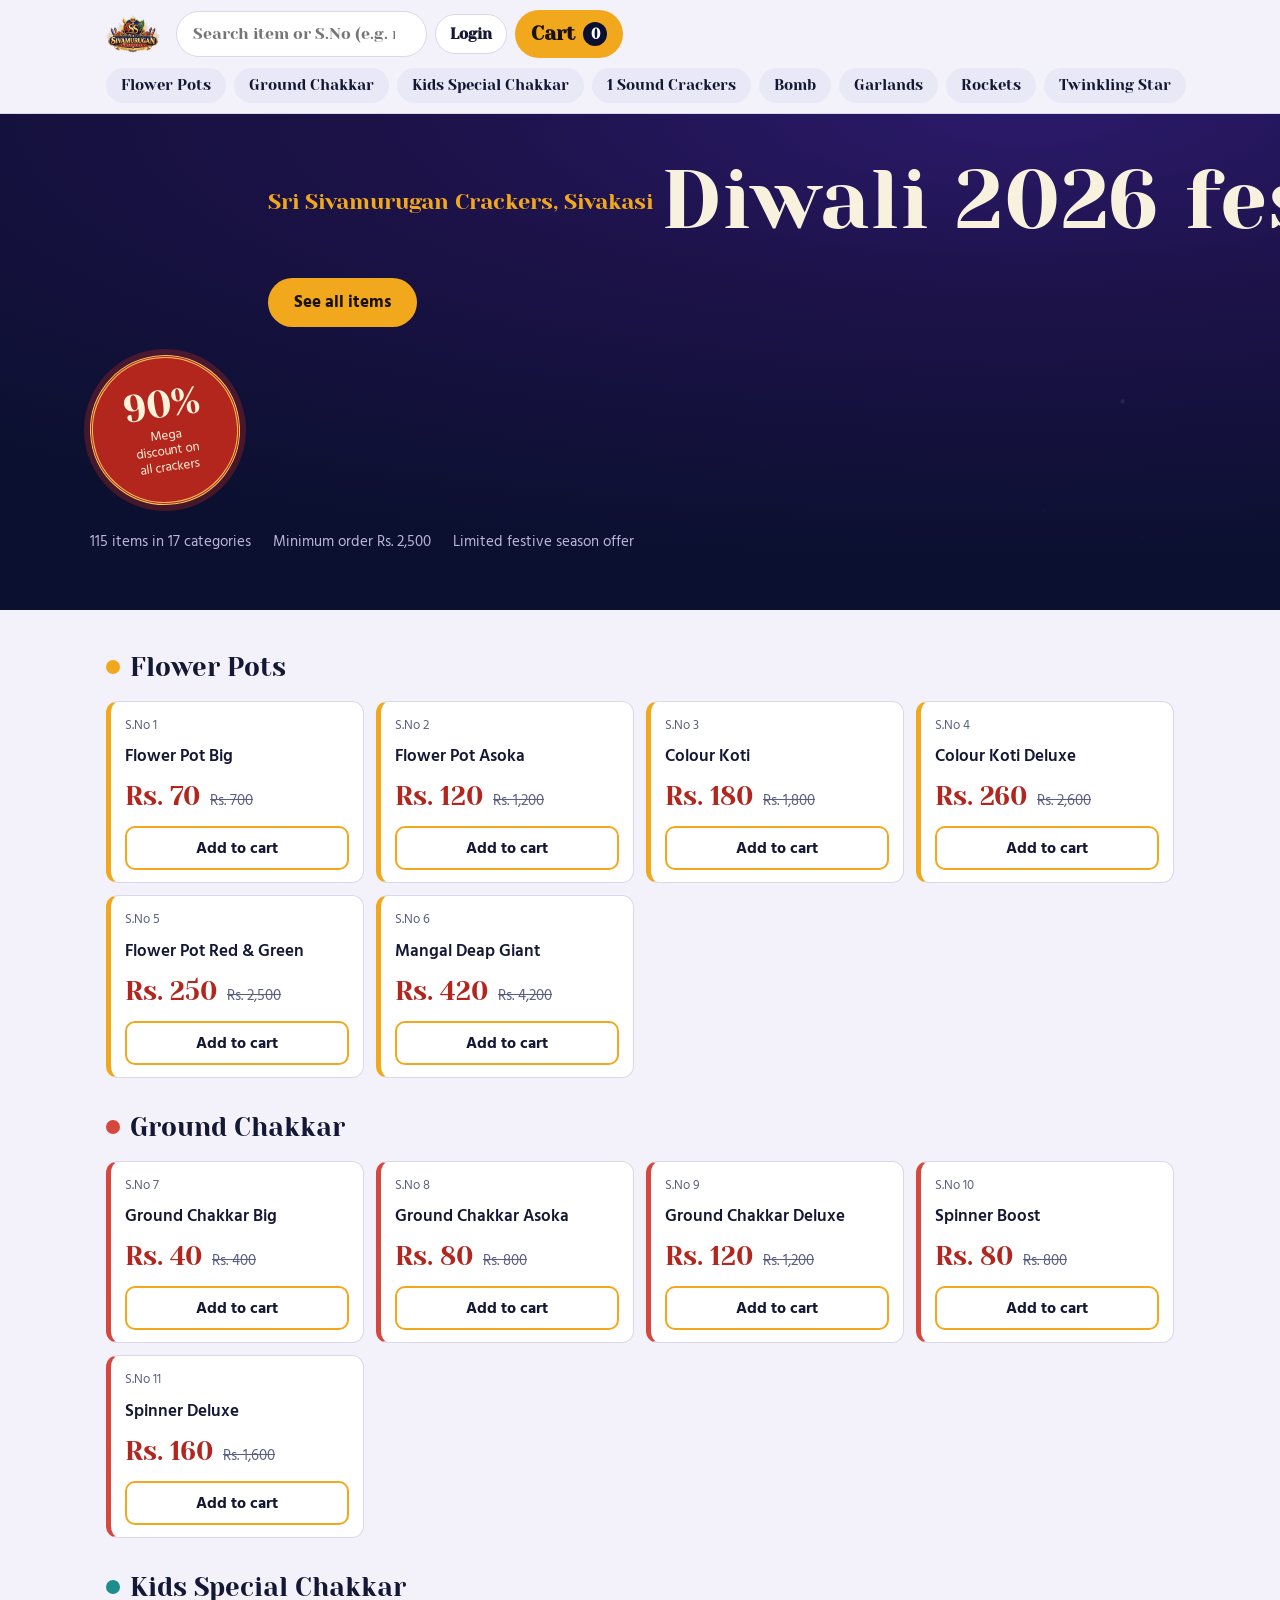
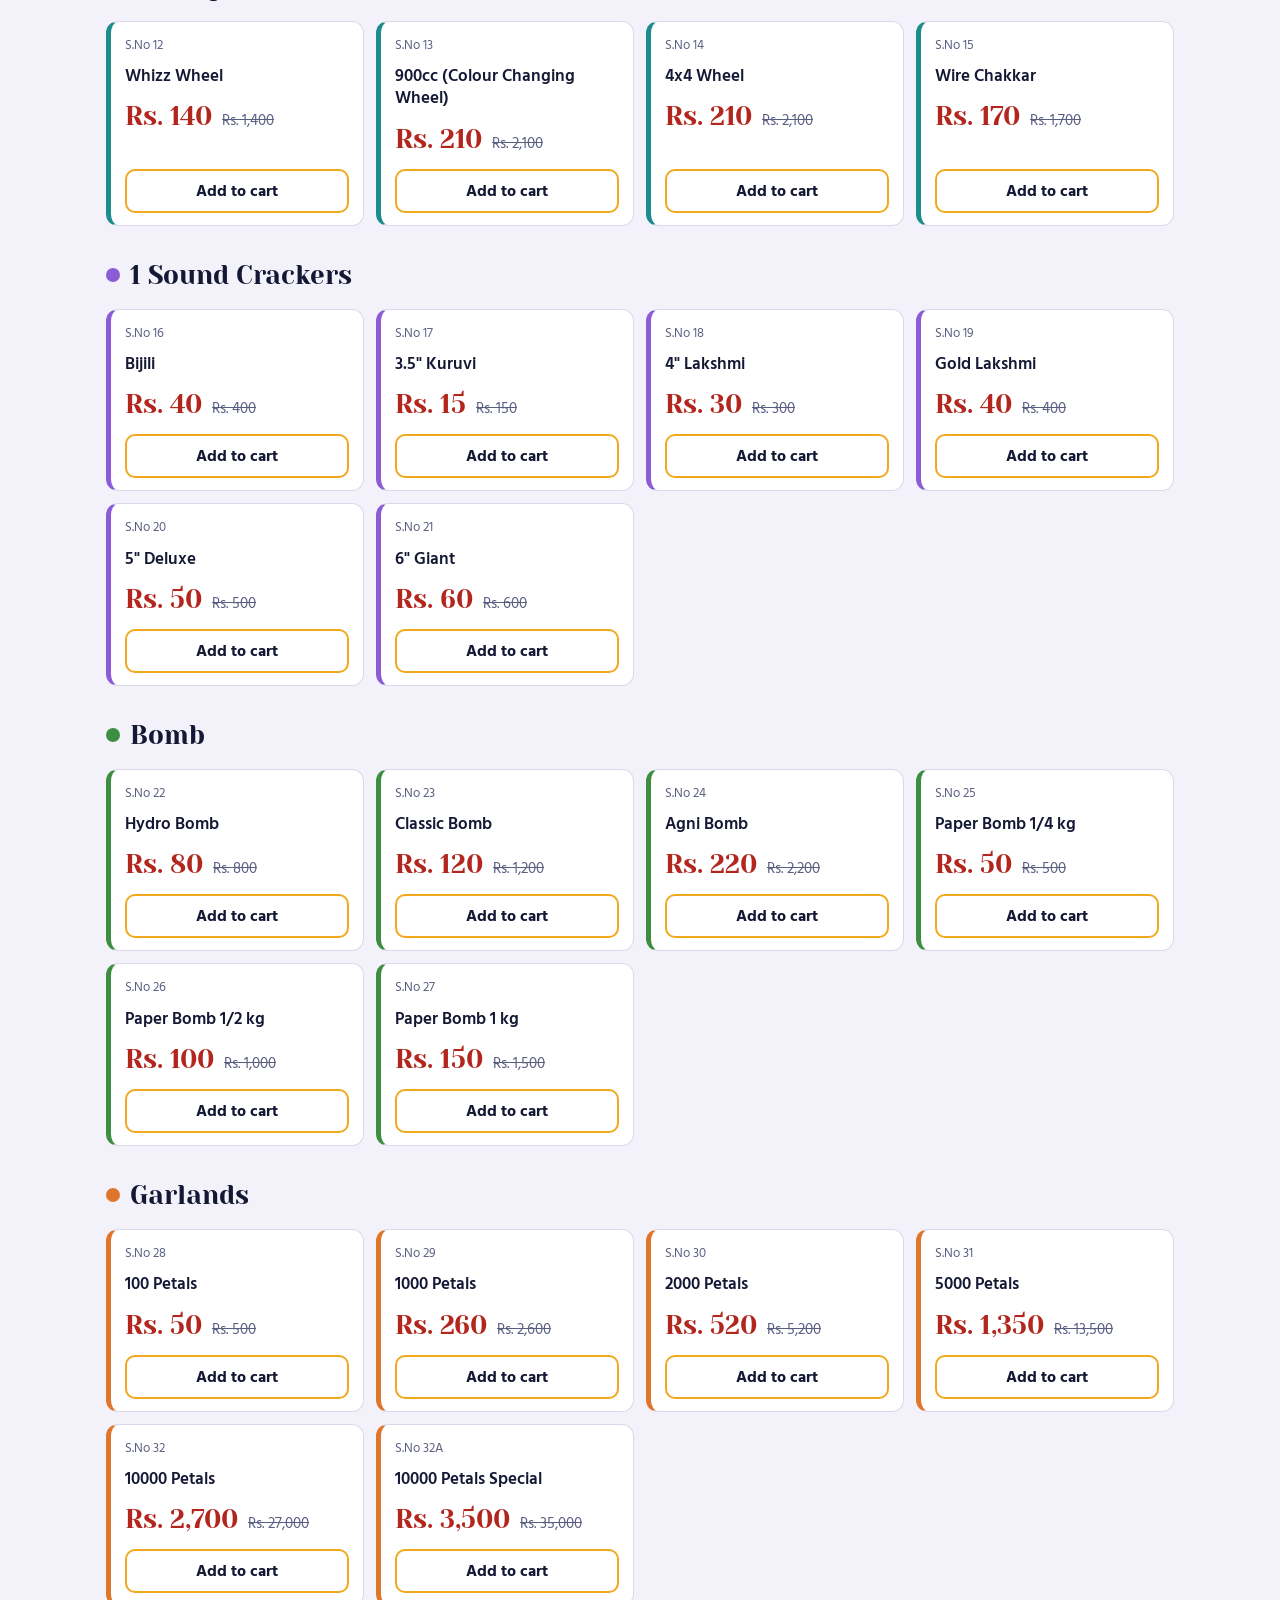
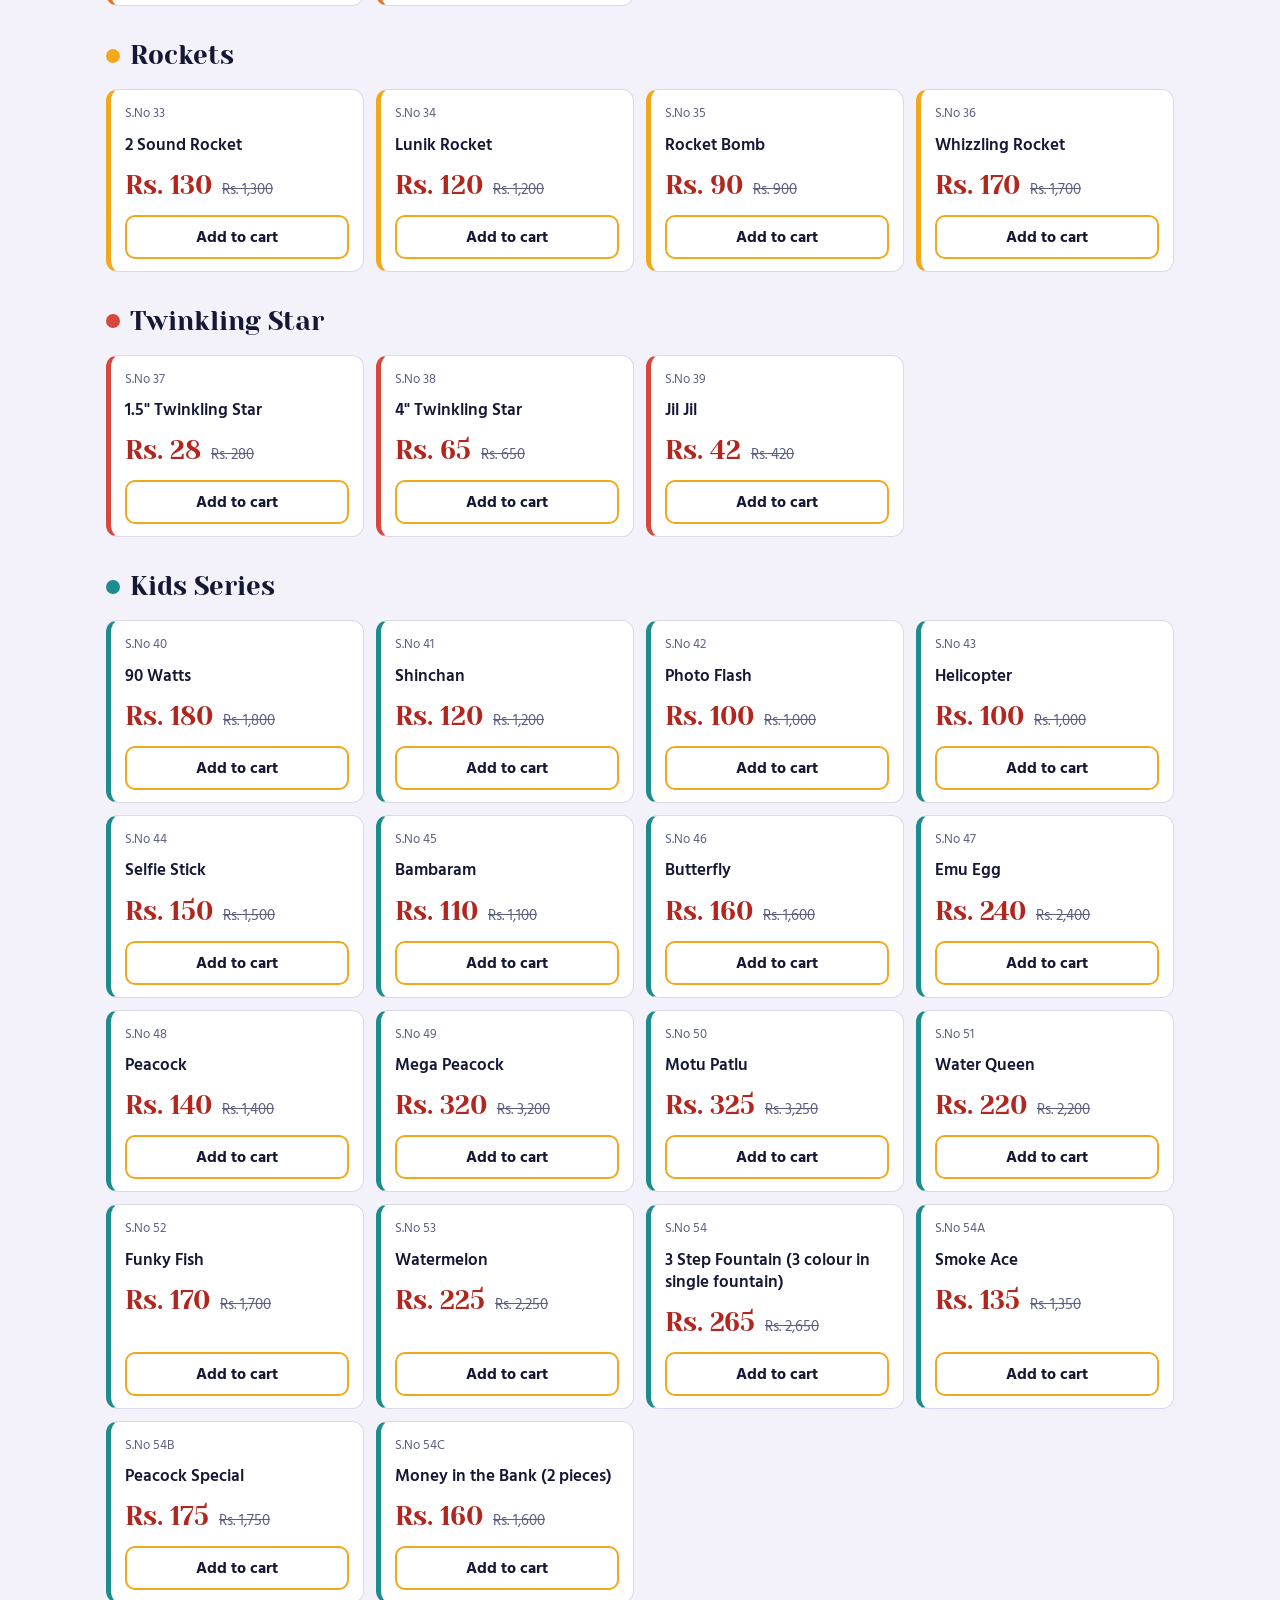
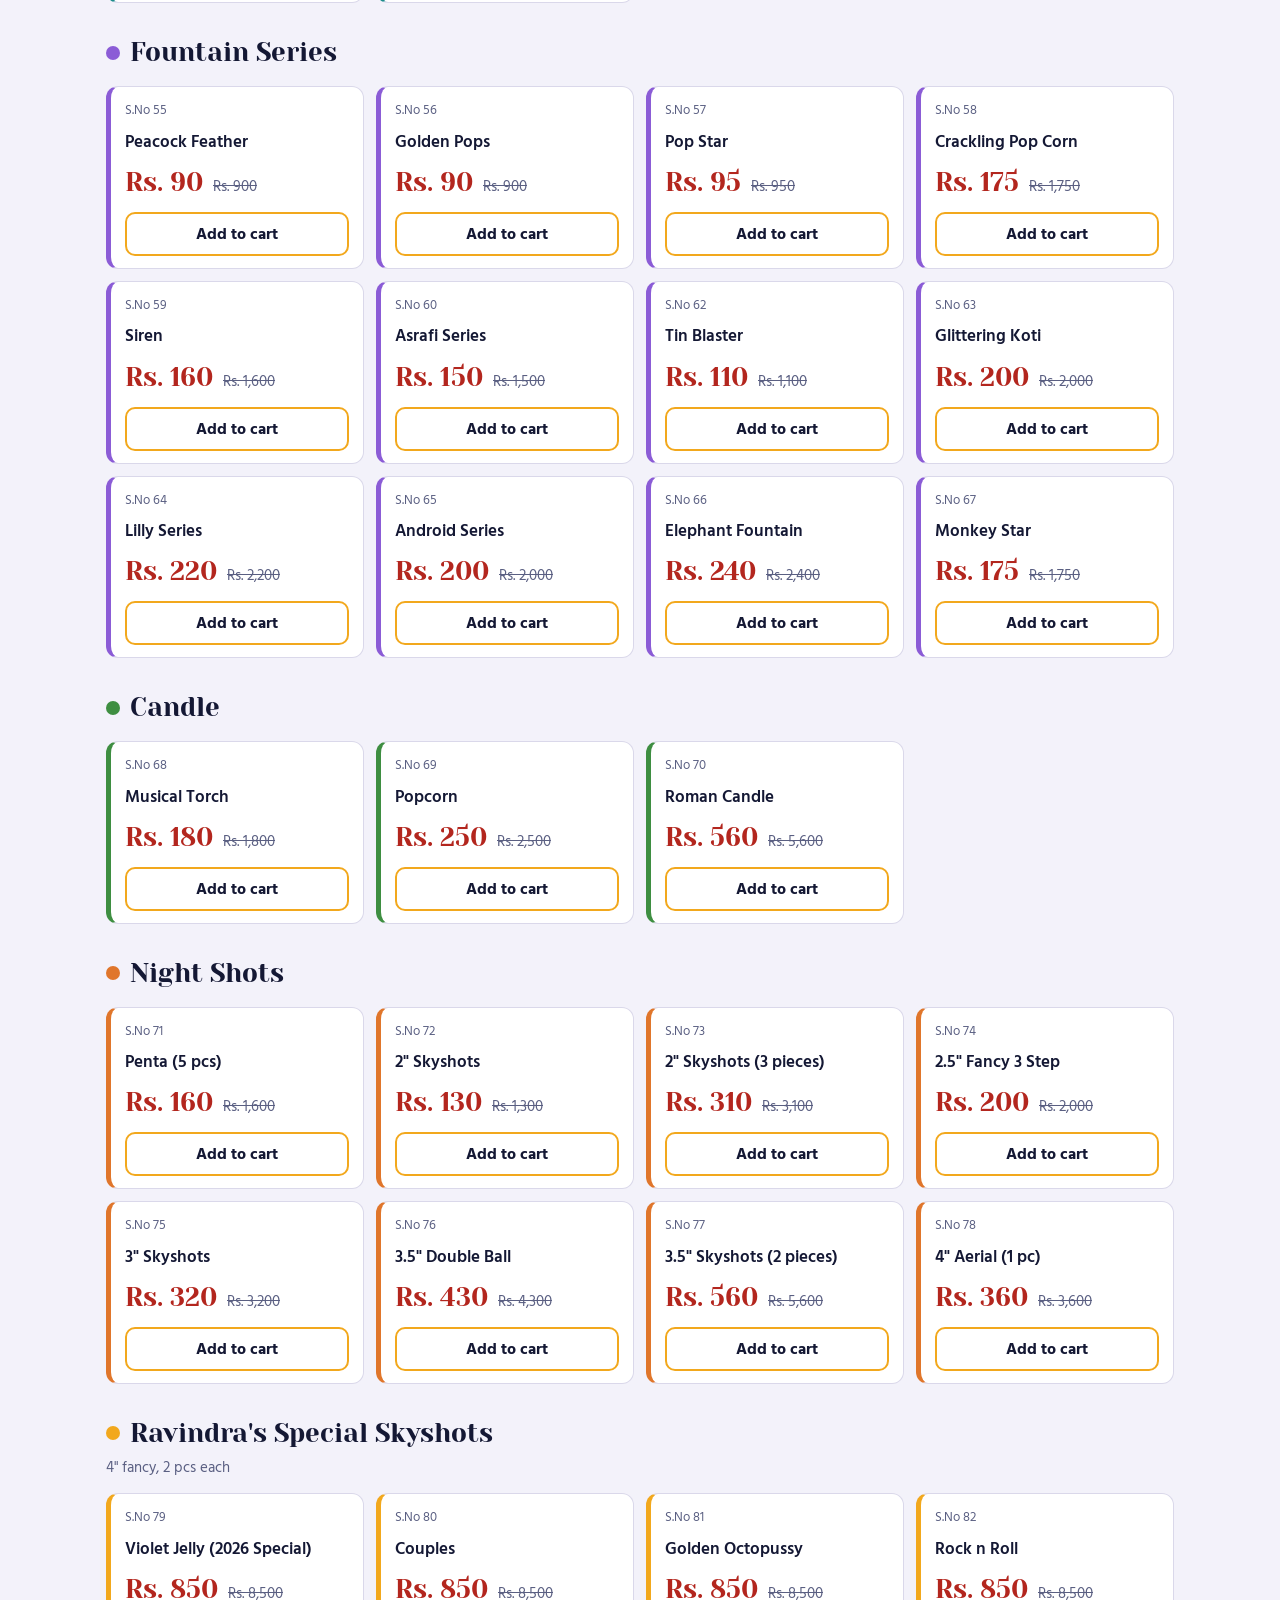
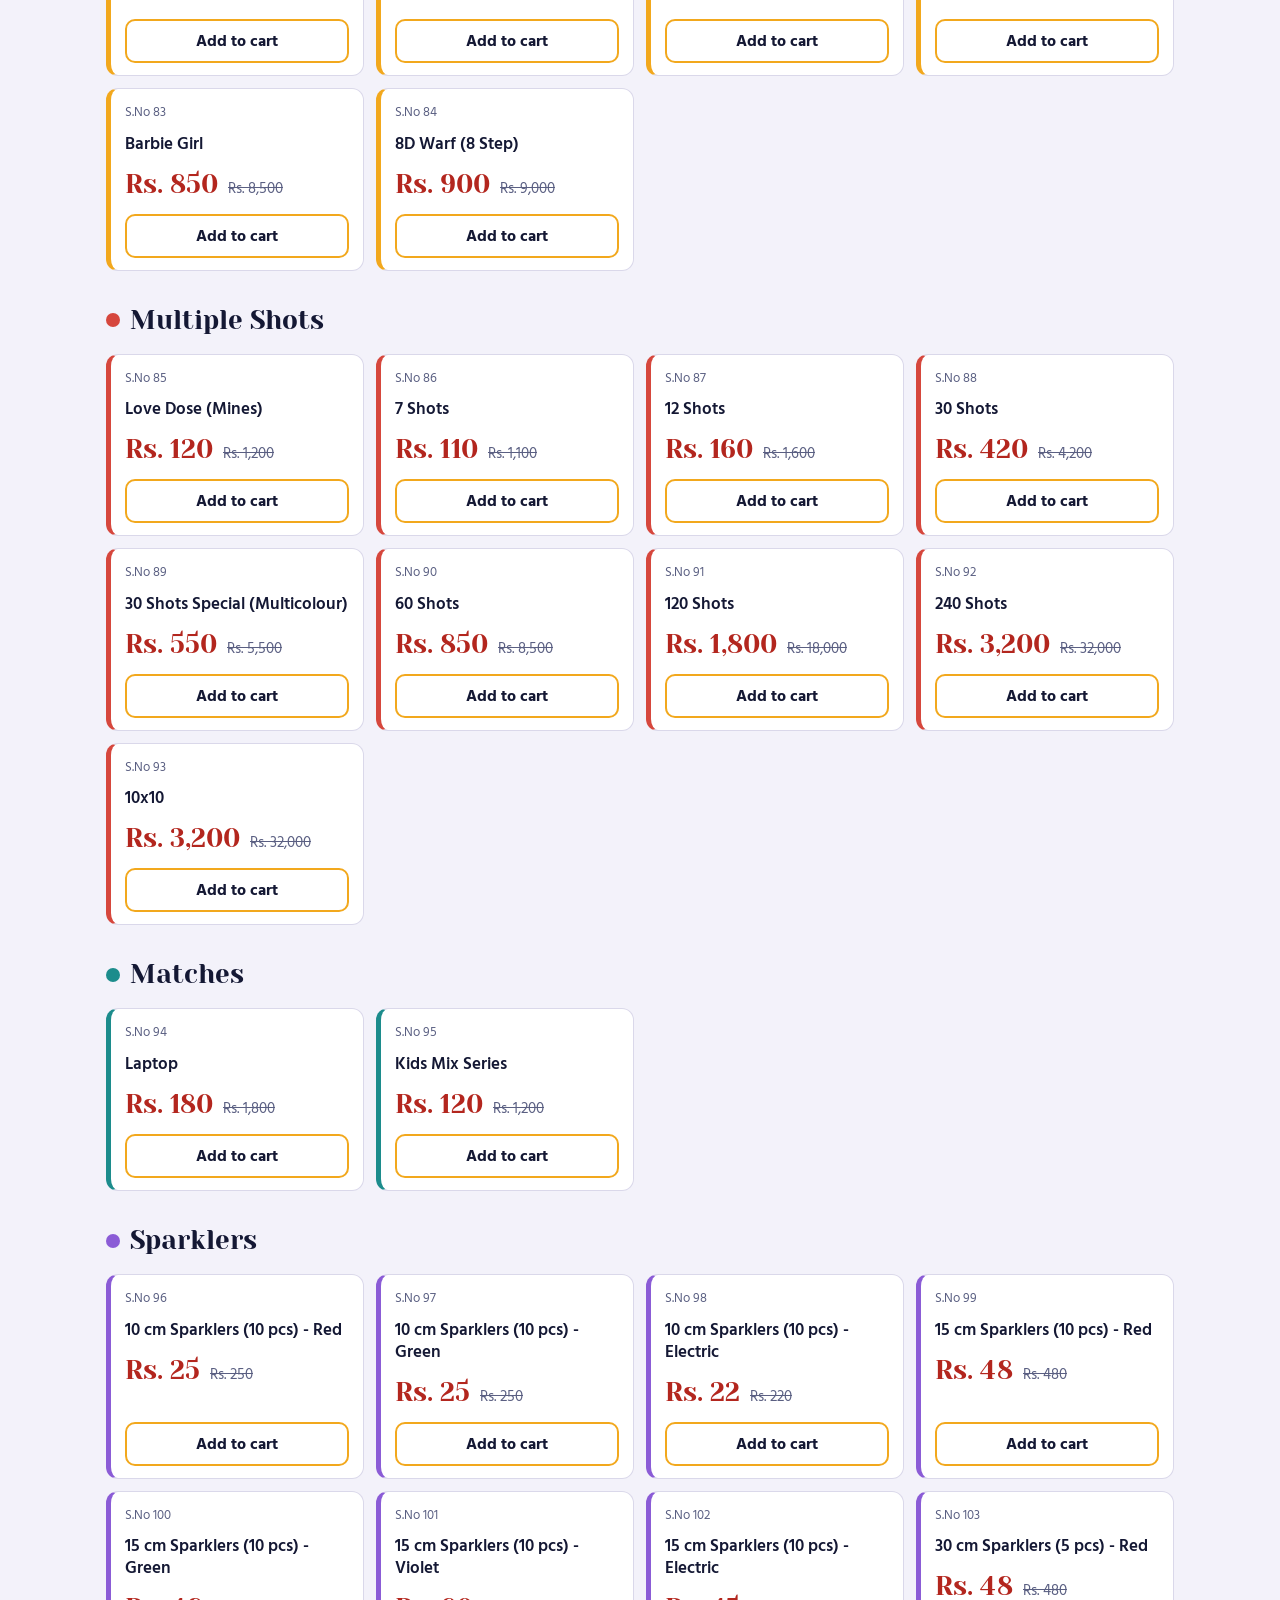
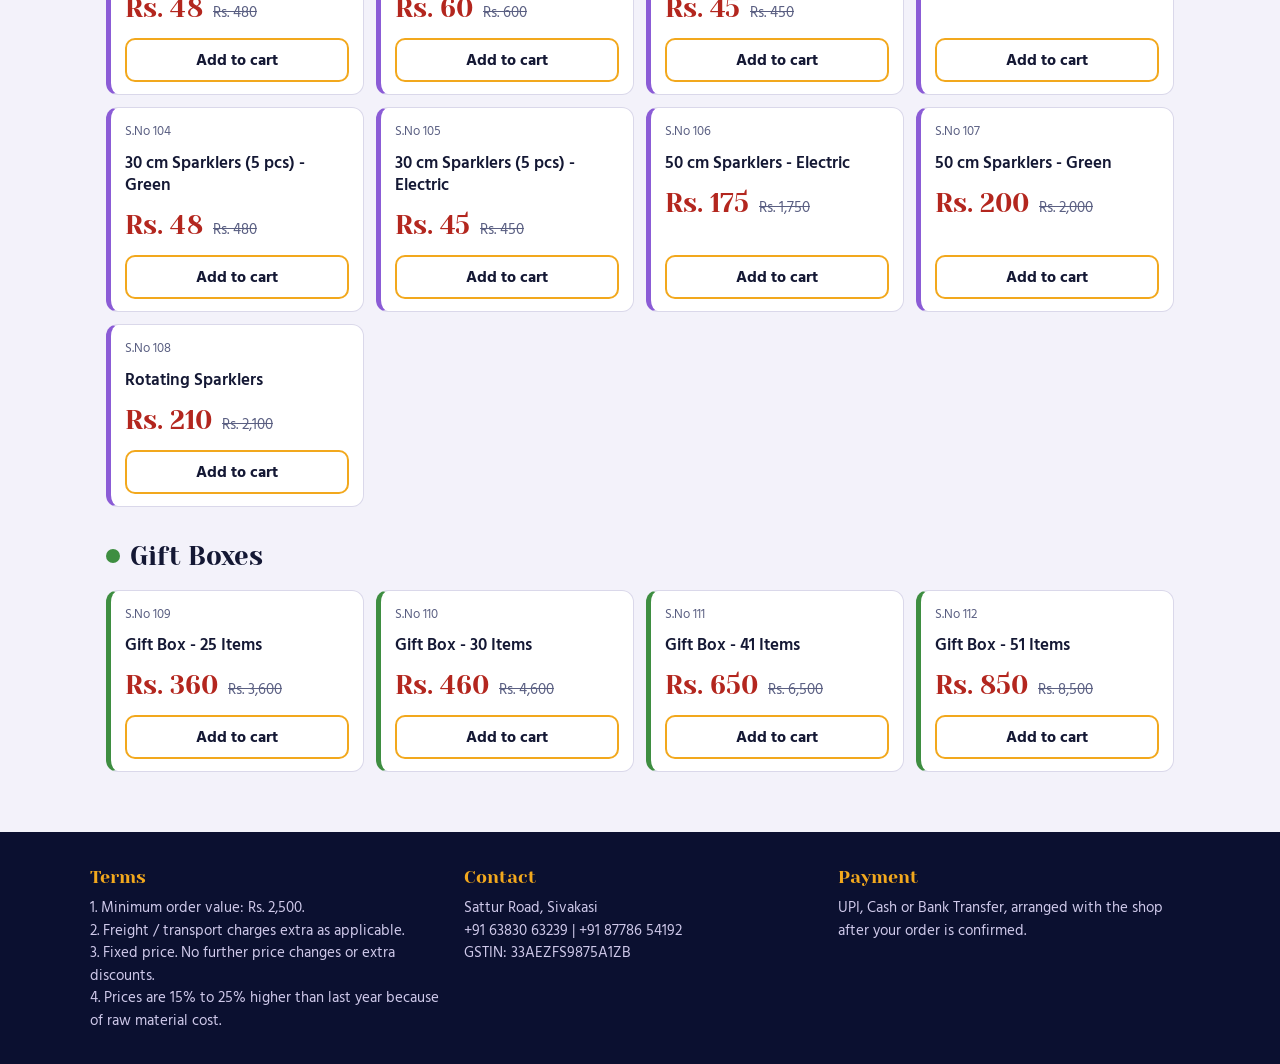
==== commit e27f3ccc: "Update favicon link to favicon-v2.png" ====
--- a/index.html
+++ b/index.html
@@ -4,7 +4,7 @@
 <meta charset="utf-8">
 <meta name="viewport" content="width=device-width, initial-scale=1, viewport-fit=cover">
 <title>Sri Sivamurugan Crackers - Diwali 2026 Price List</title>
-  <link rel="icon" type="image/png" href="favicon.png">
+  <link rel="icon" type="image/png" href="favicon-v2.png">
 <link rel="preconnect" href="https://fonts.googleapis.com">
 <link rel="preconnect" href="https://fonts.gstatic.com" crossorigin>
 <link href="https://fonts.googleapis.com/css2?family=Yeseva+One&family=Hind+Madurai:wght@400;500;600;700&display=swap" rel="stylesheet">
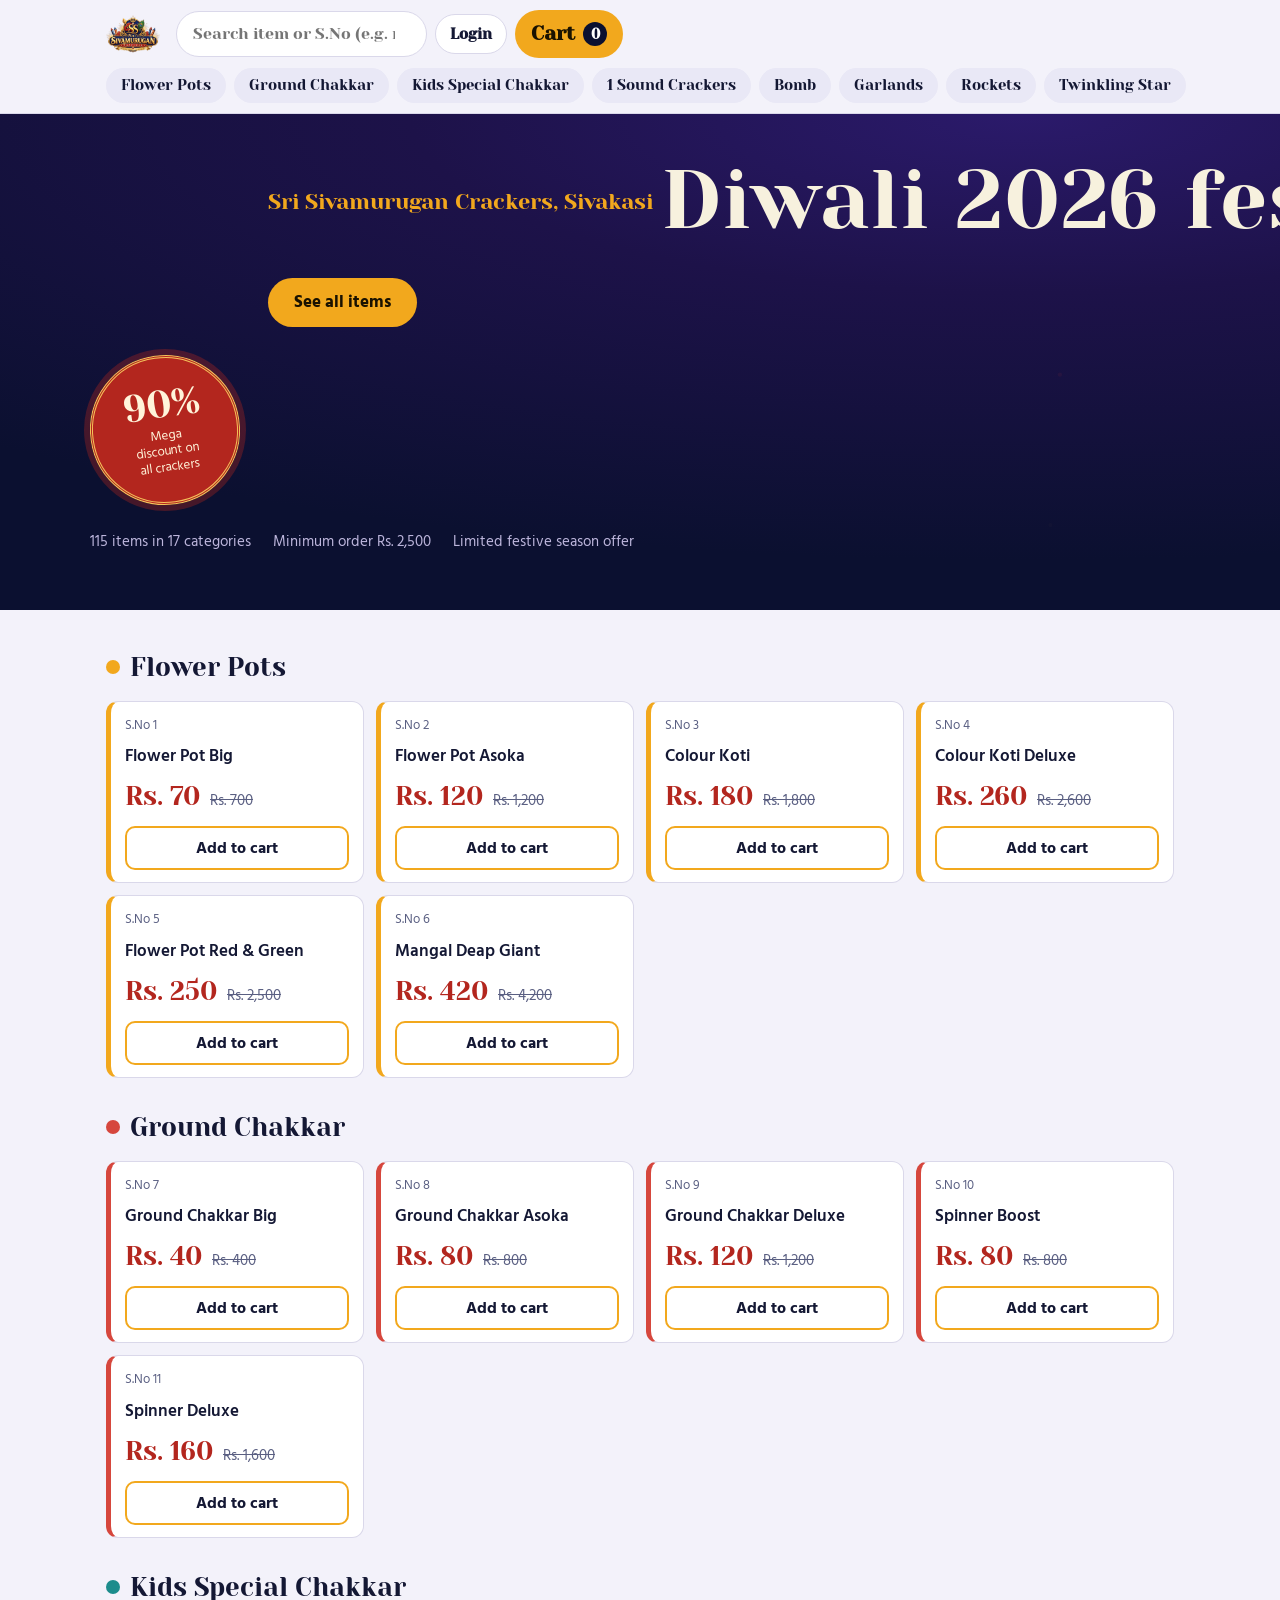
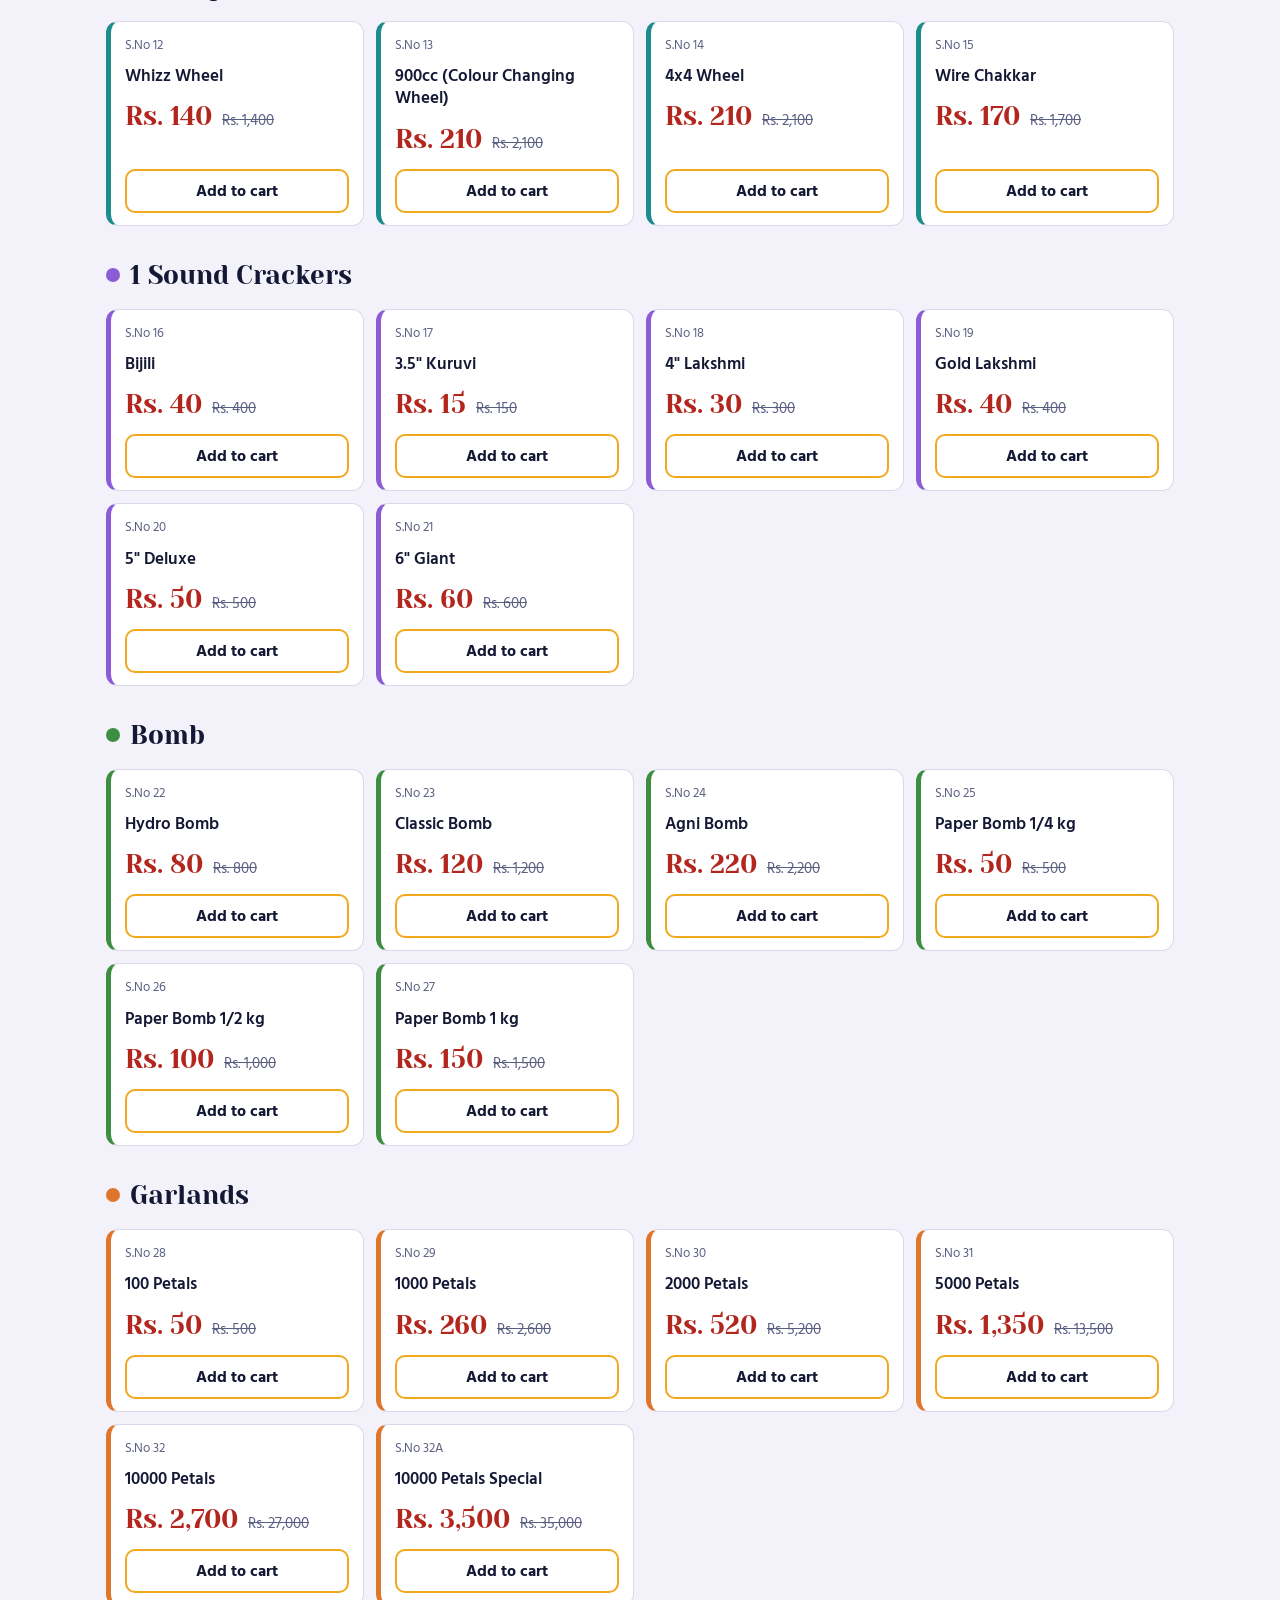
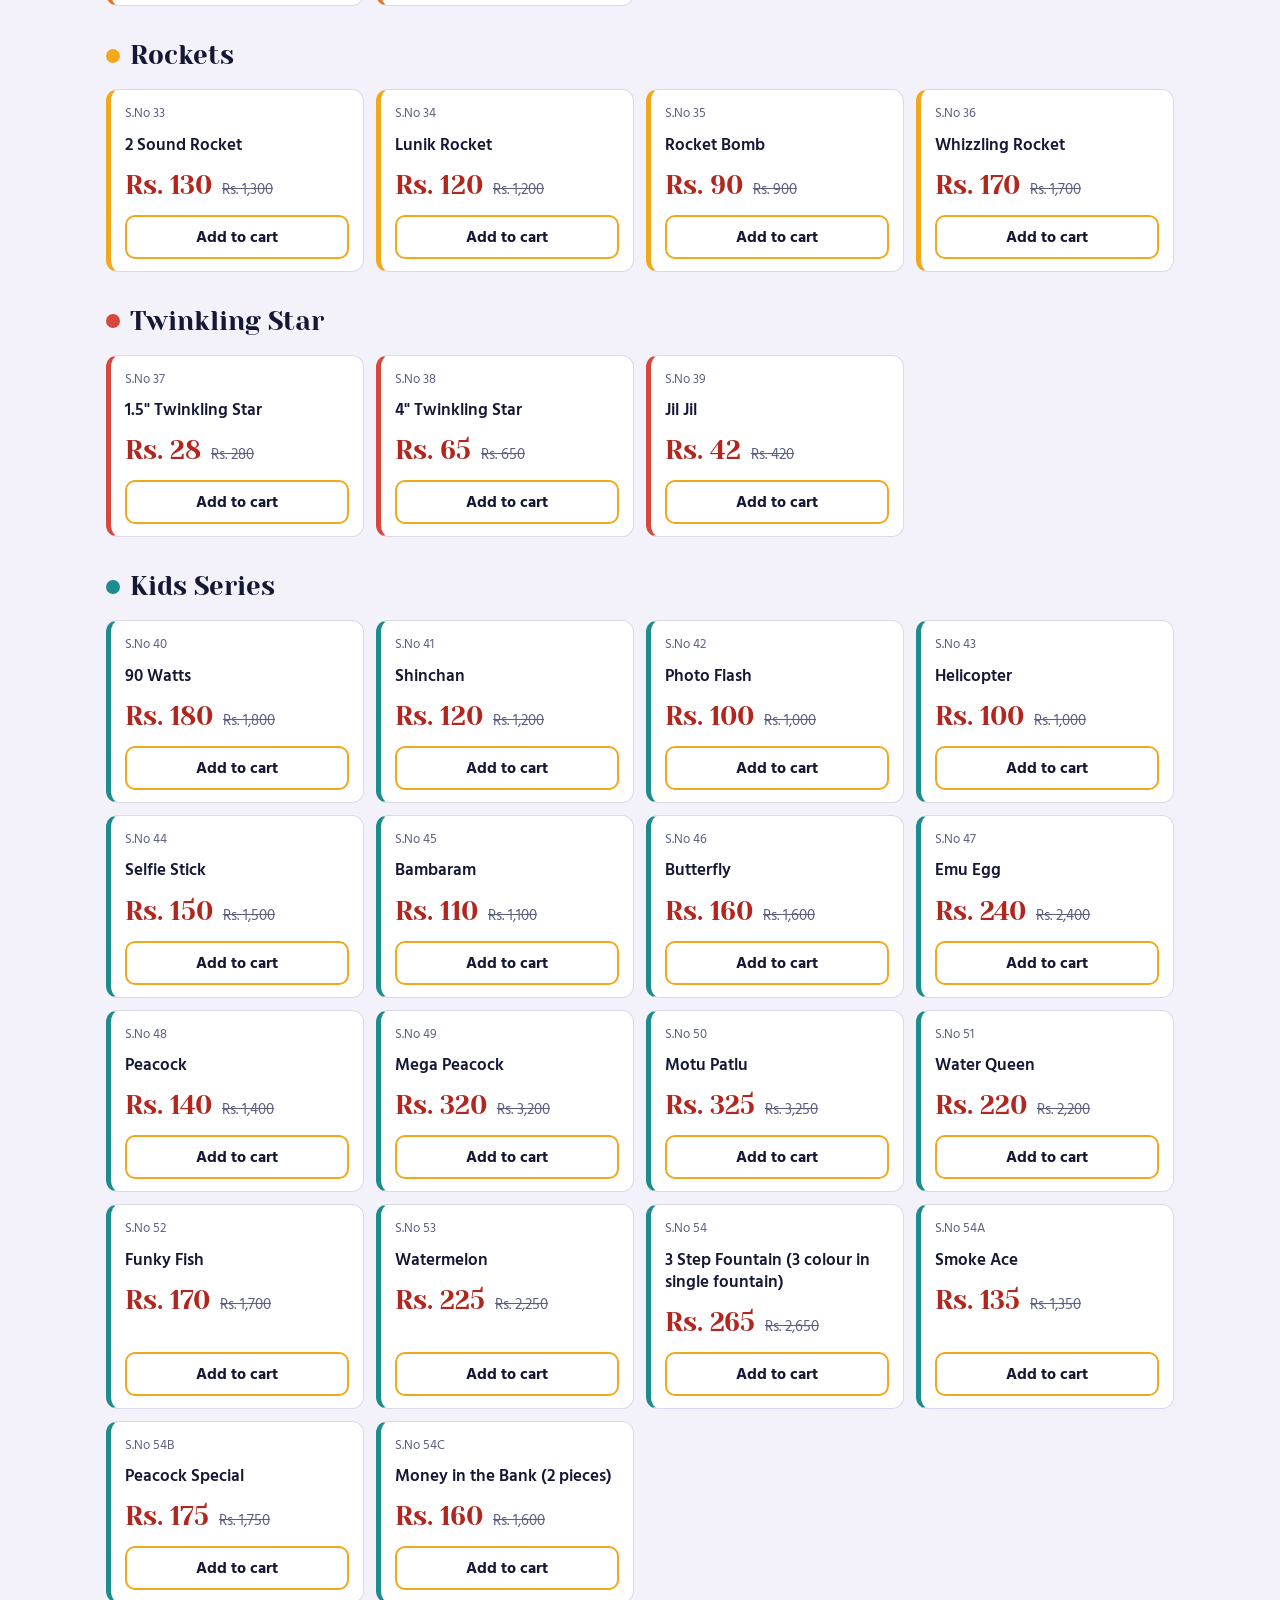
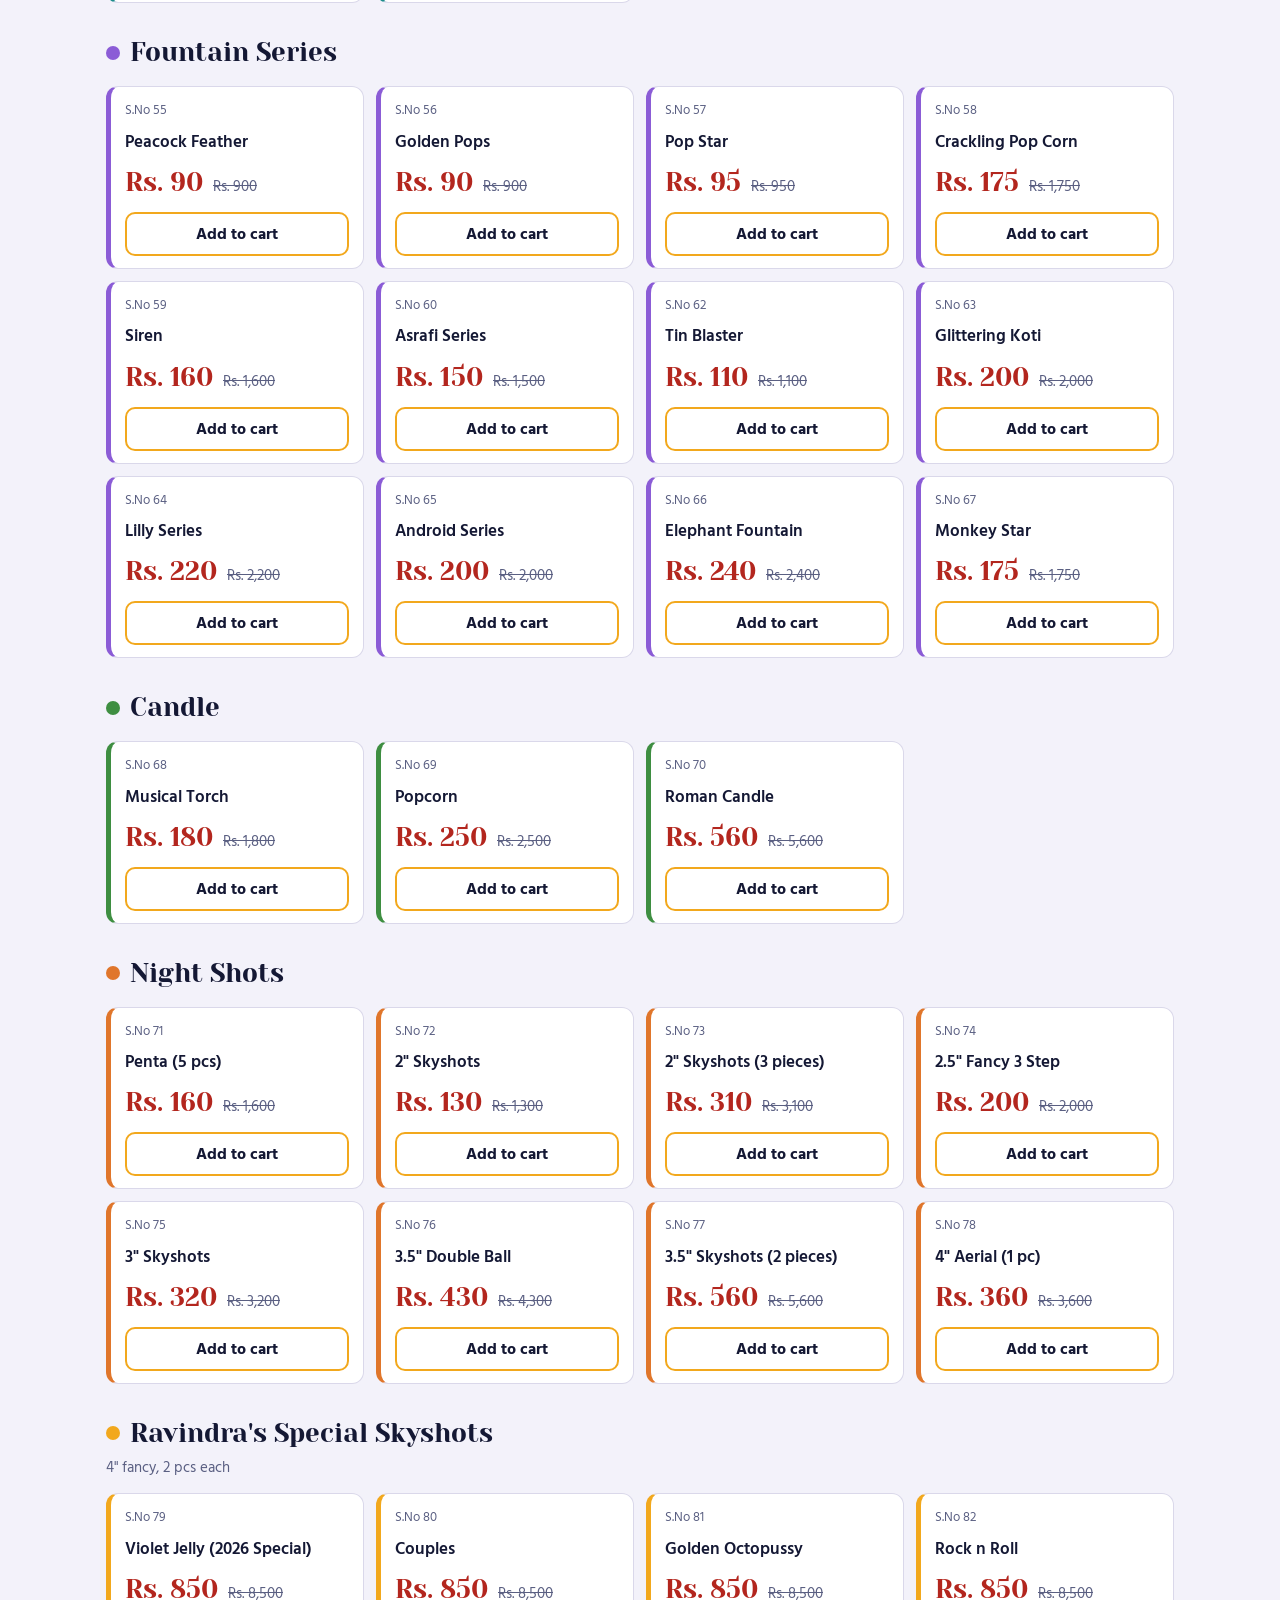
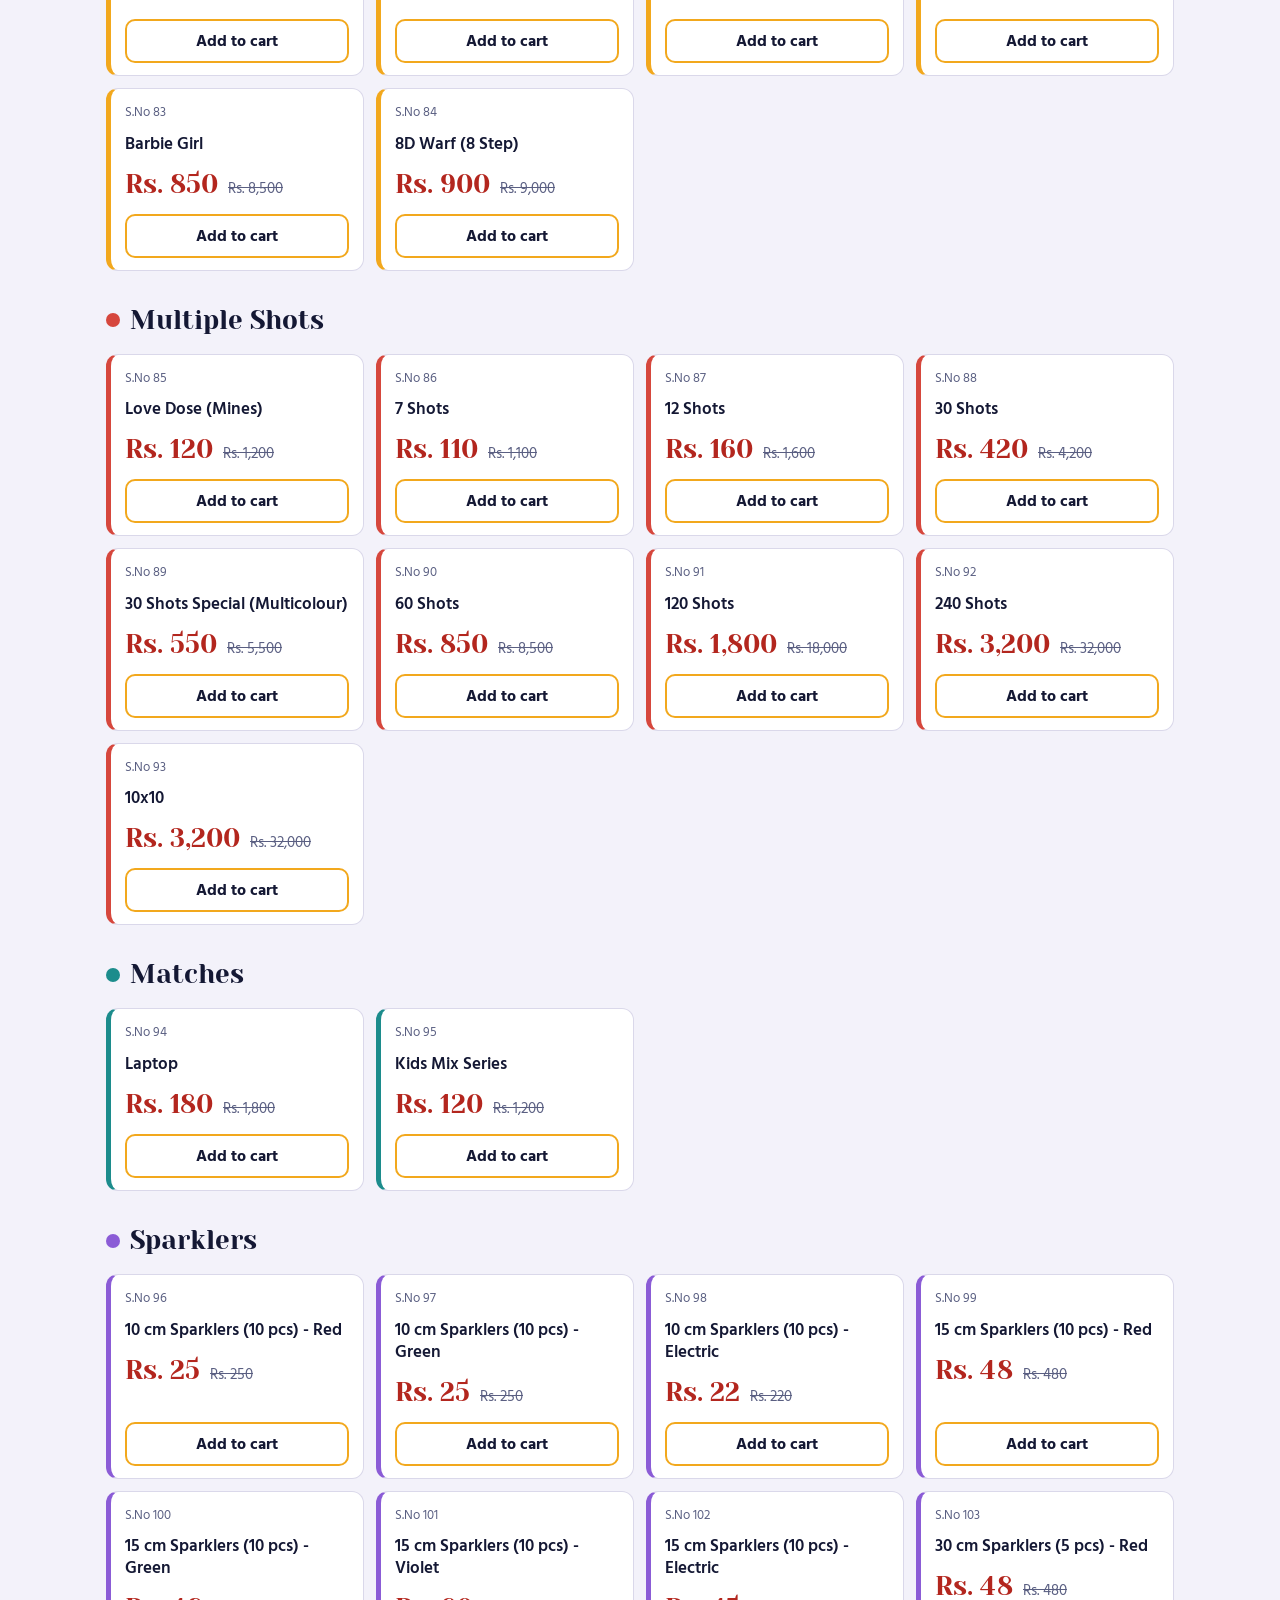
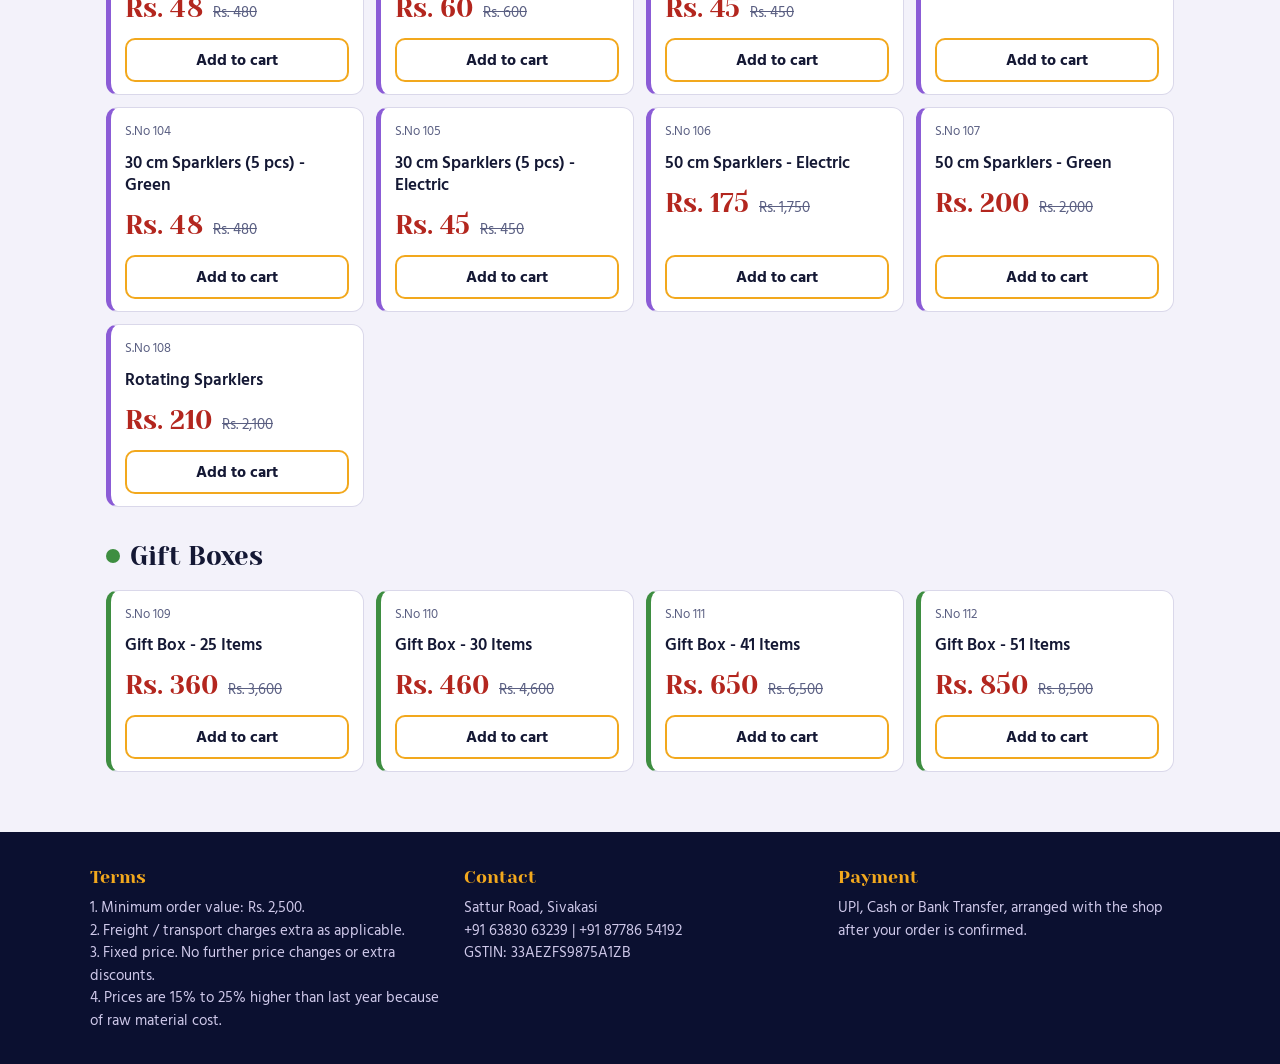
==== commit 85b01ca7: "Update index.html" ====
--- a/index.html
+++ b/index.html
@@ -3,7 +3,7 @@
 <head>
 <meta charset="utf-8">
 <meta name="viewport" content="width=device-width, initial-scale=1, viewport-fit=cover">
-<title>Sri Sivamurugan Crackers - Diwali 2026 Price List</title>
+<title>Sri Sivamurugan Crackers</title>
   <link rel="icon" type="image/png" href="favicon-v2.png">
 <link rel="preconnect" href="https://fonts.googleapis.com">
 <link rel="preconnect" href="https://fonts.gstatic.com" crossorigin>
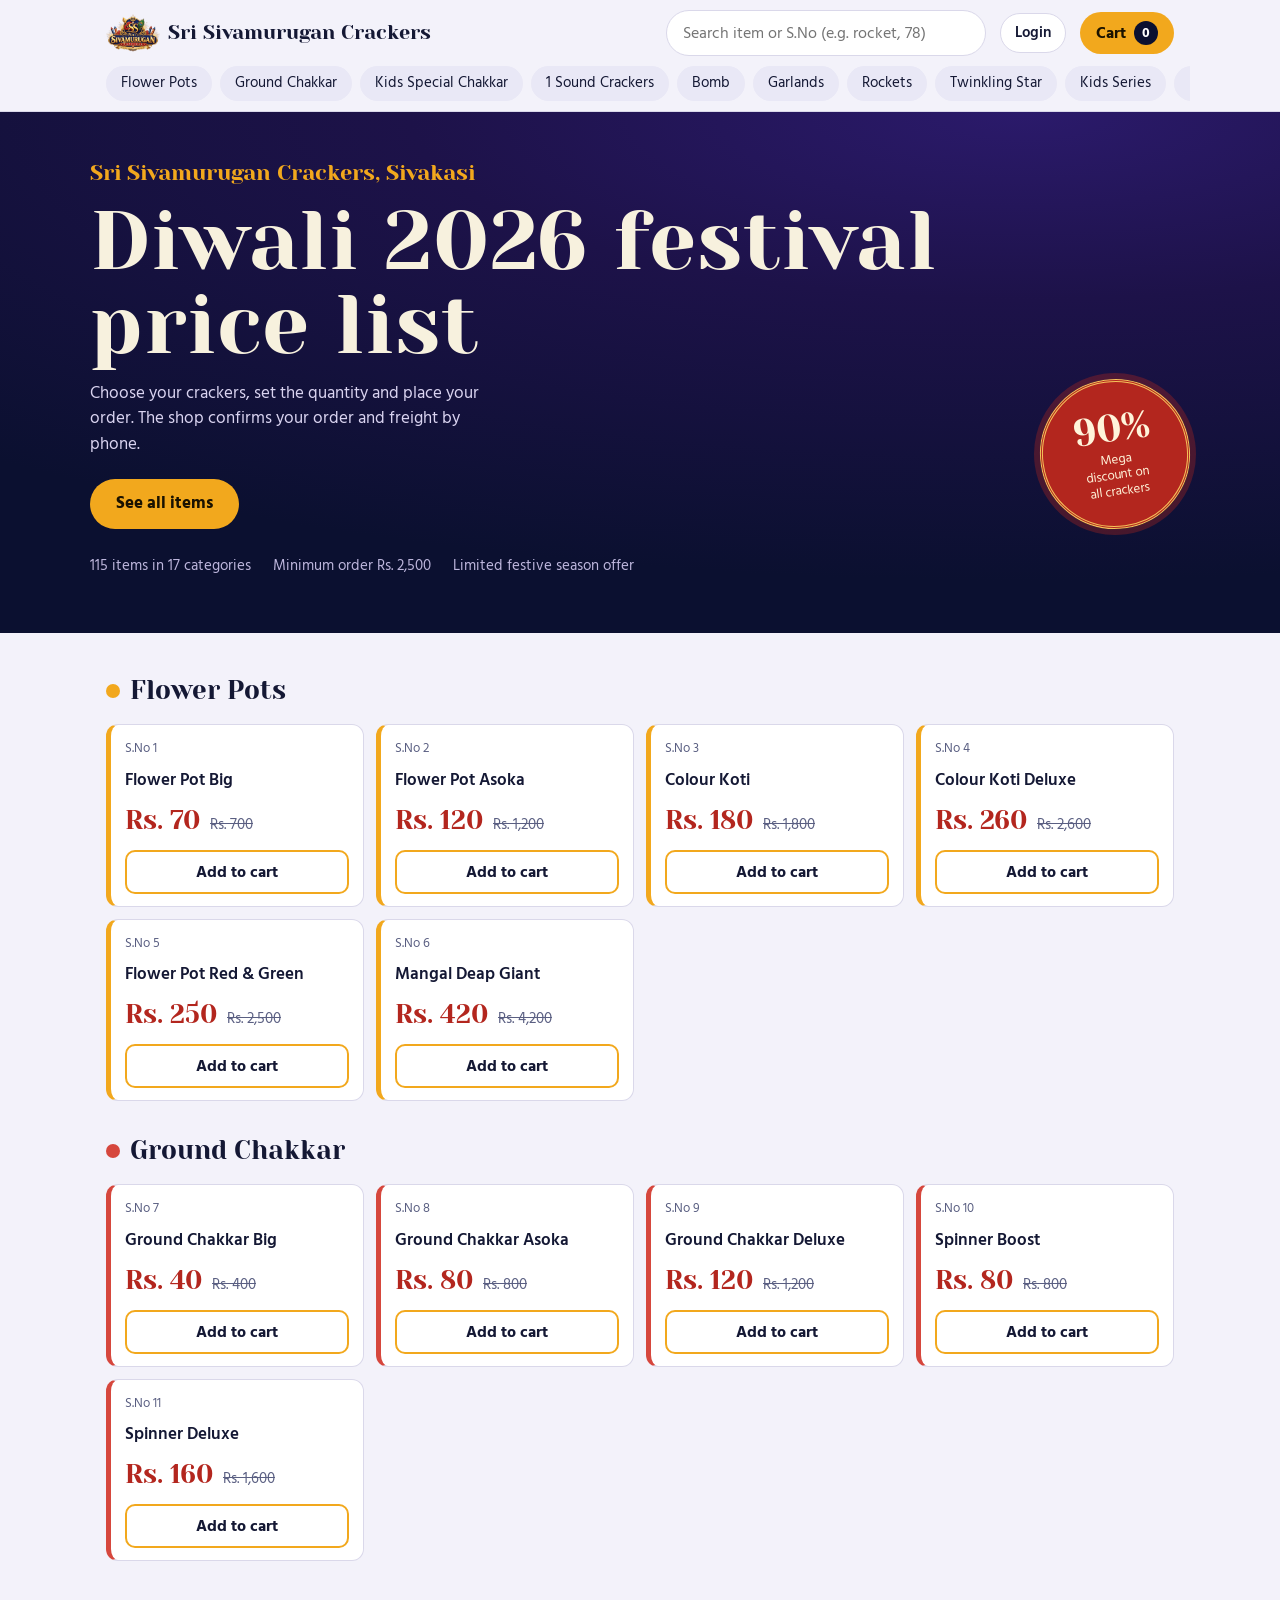
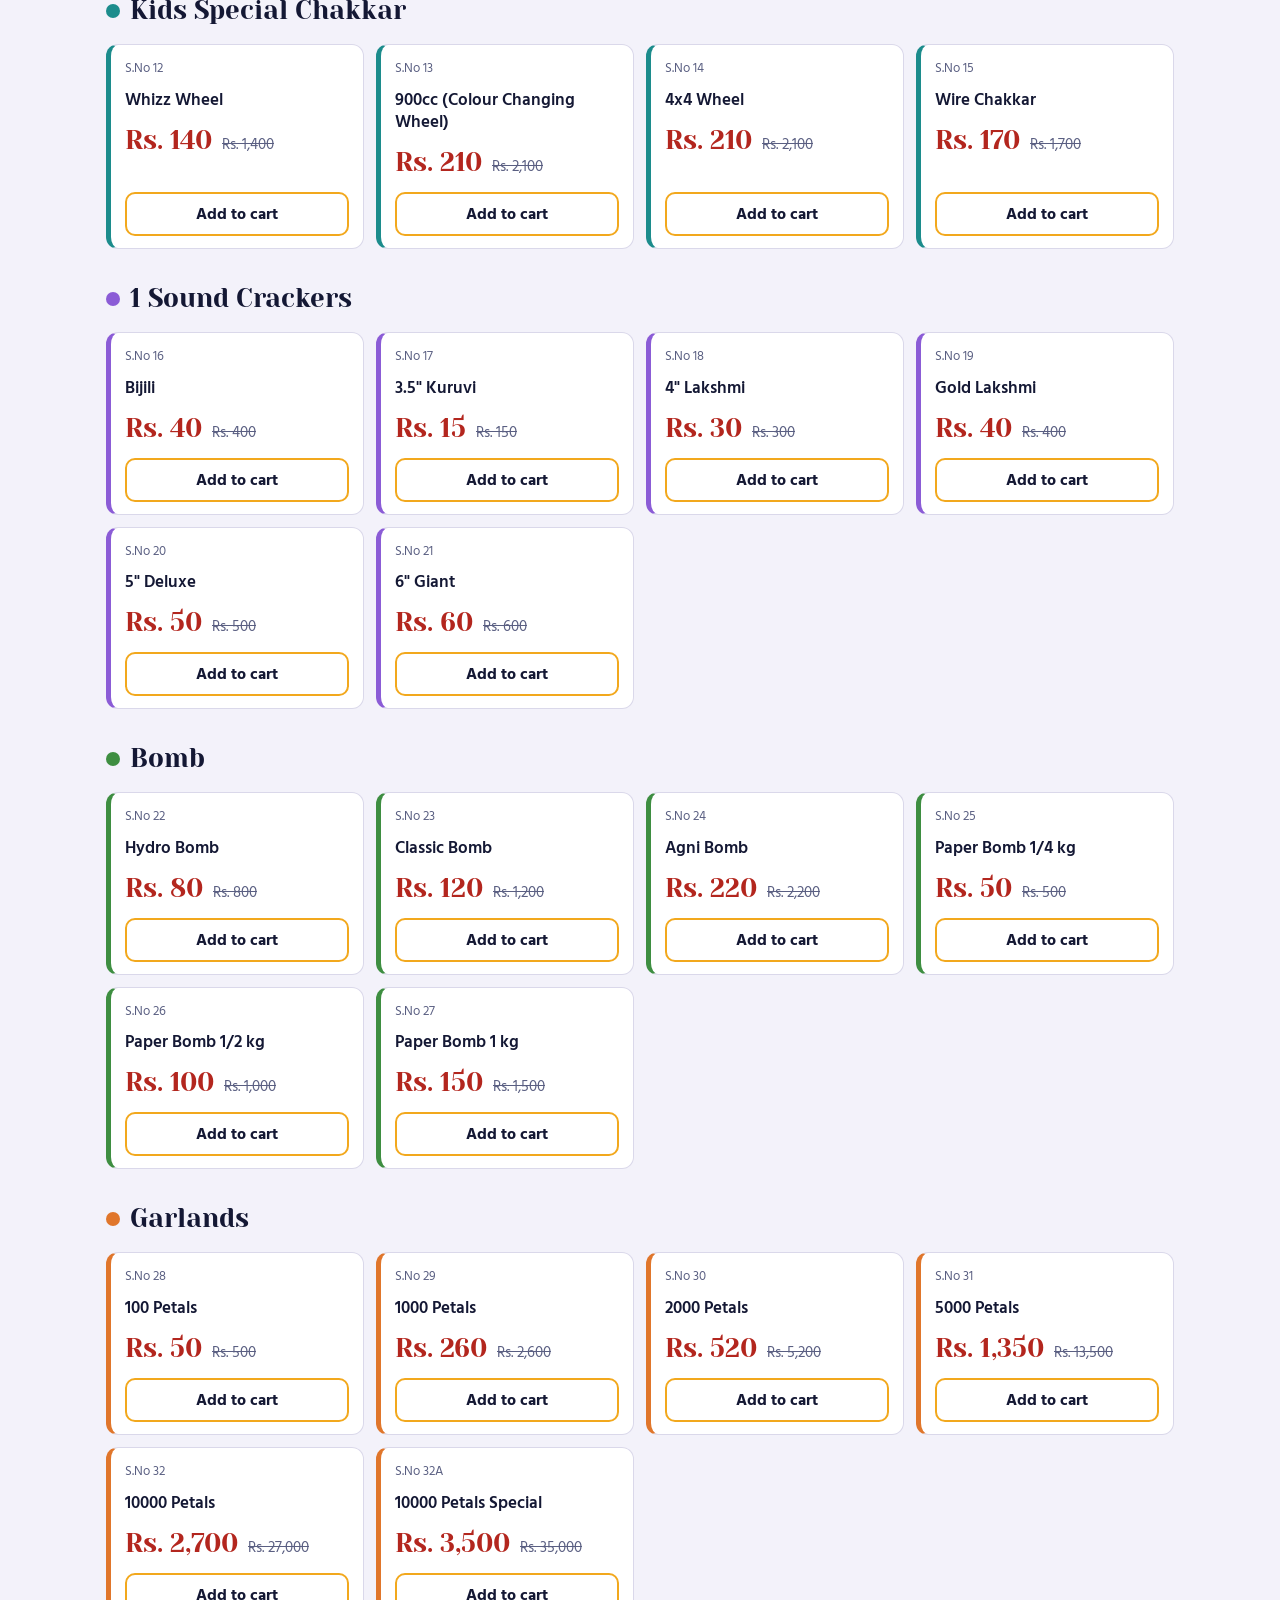
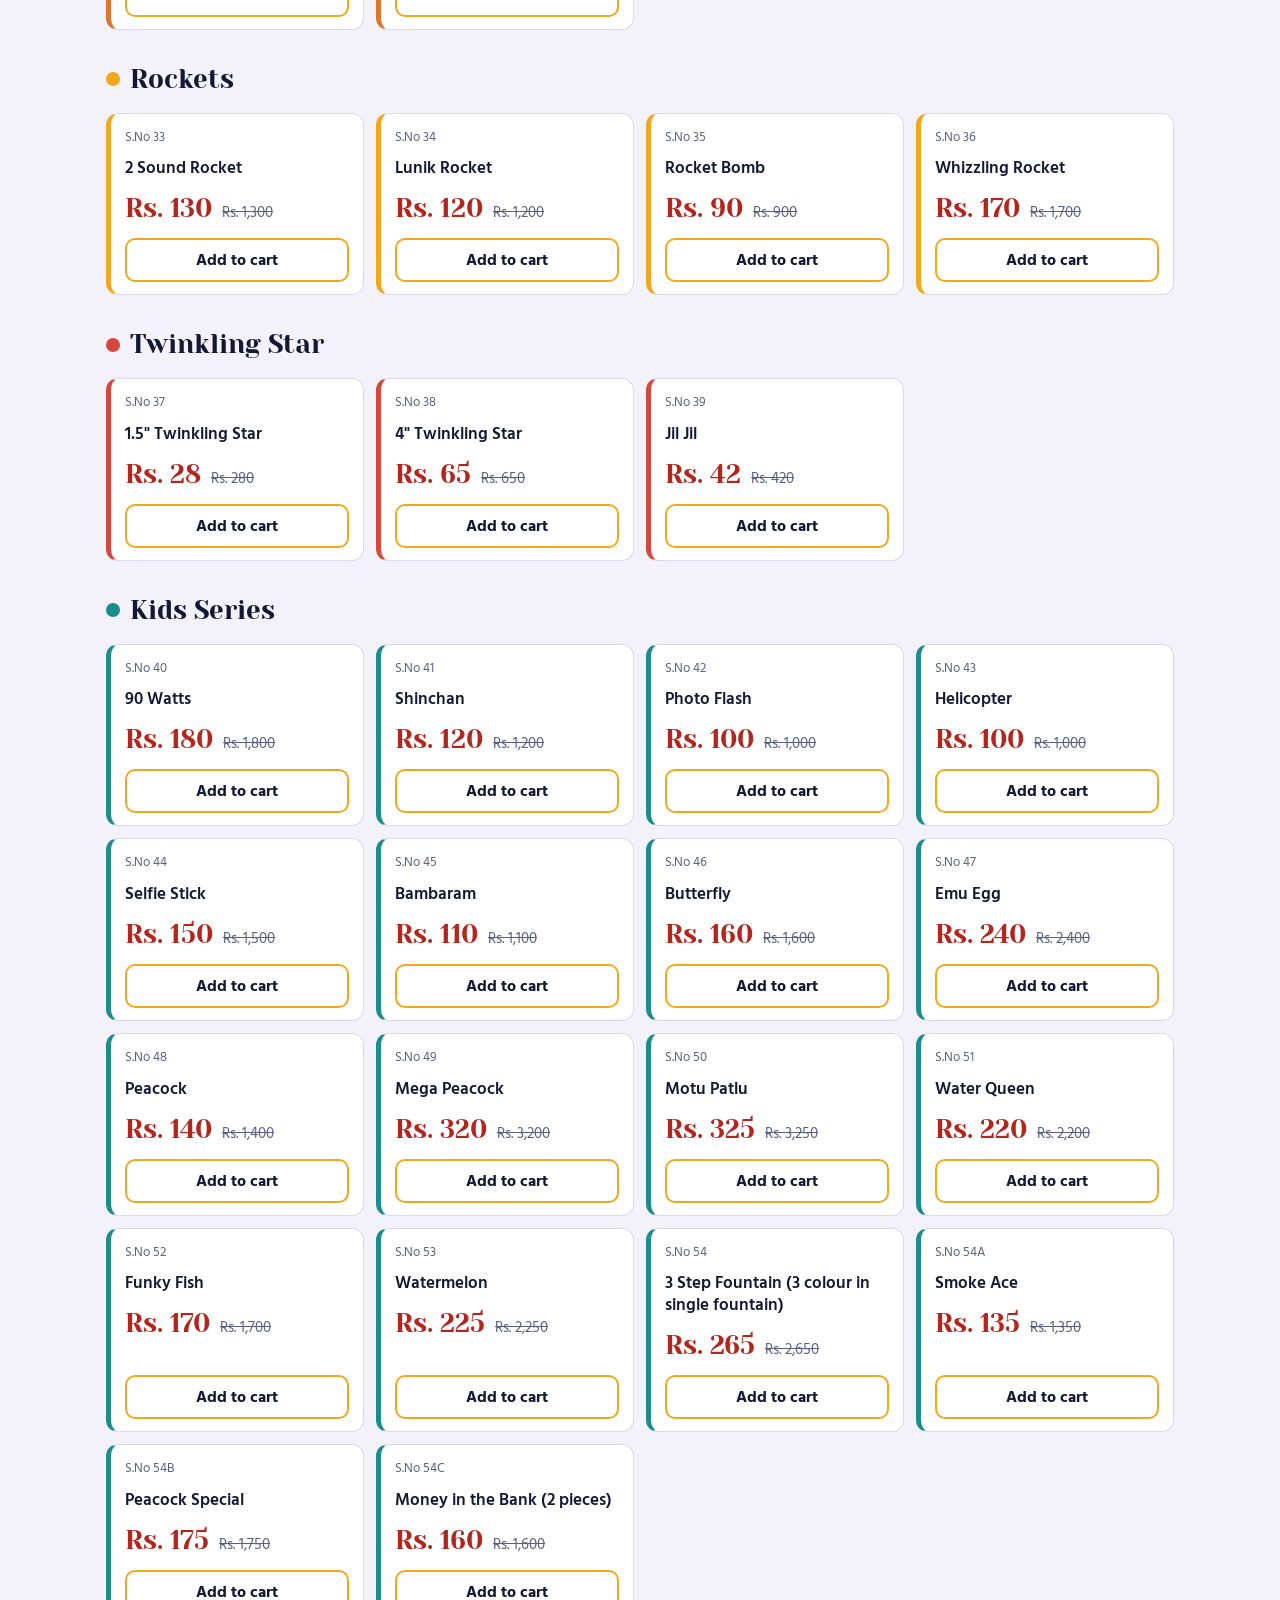
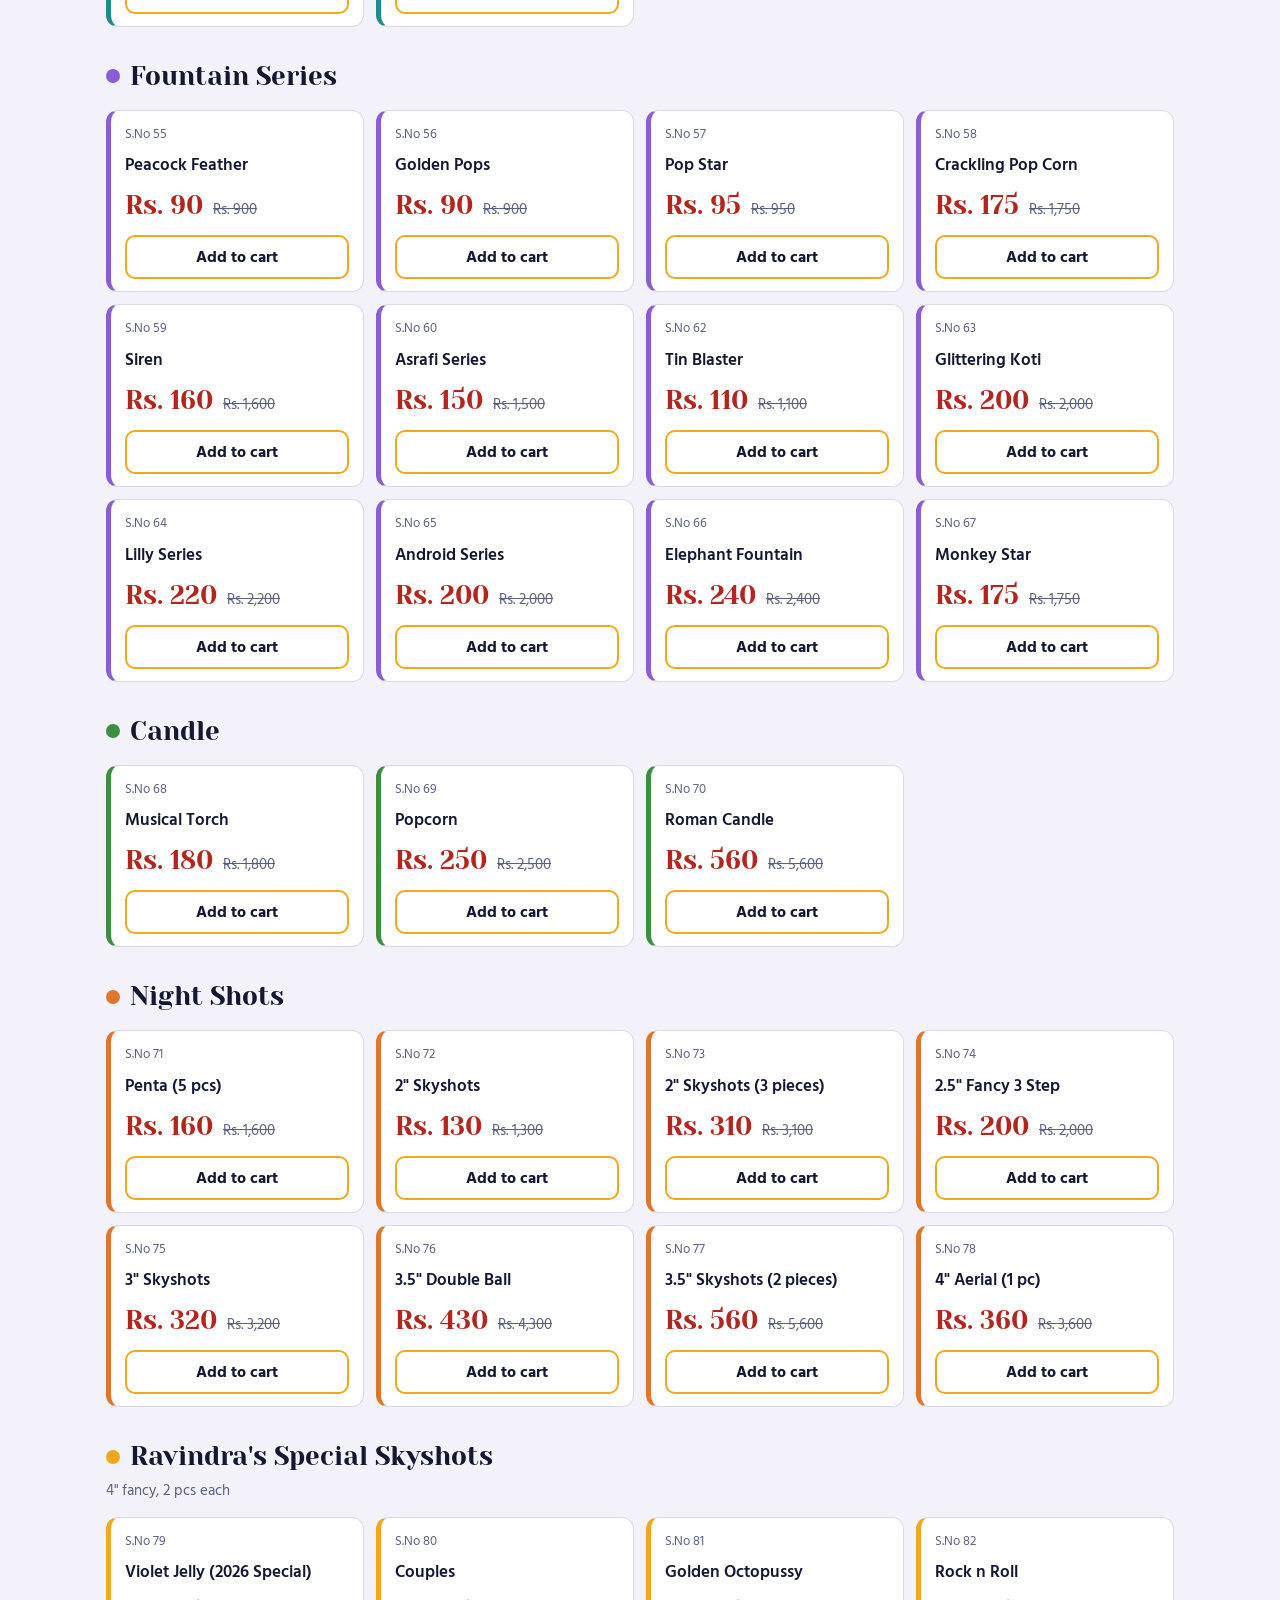
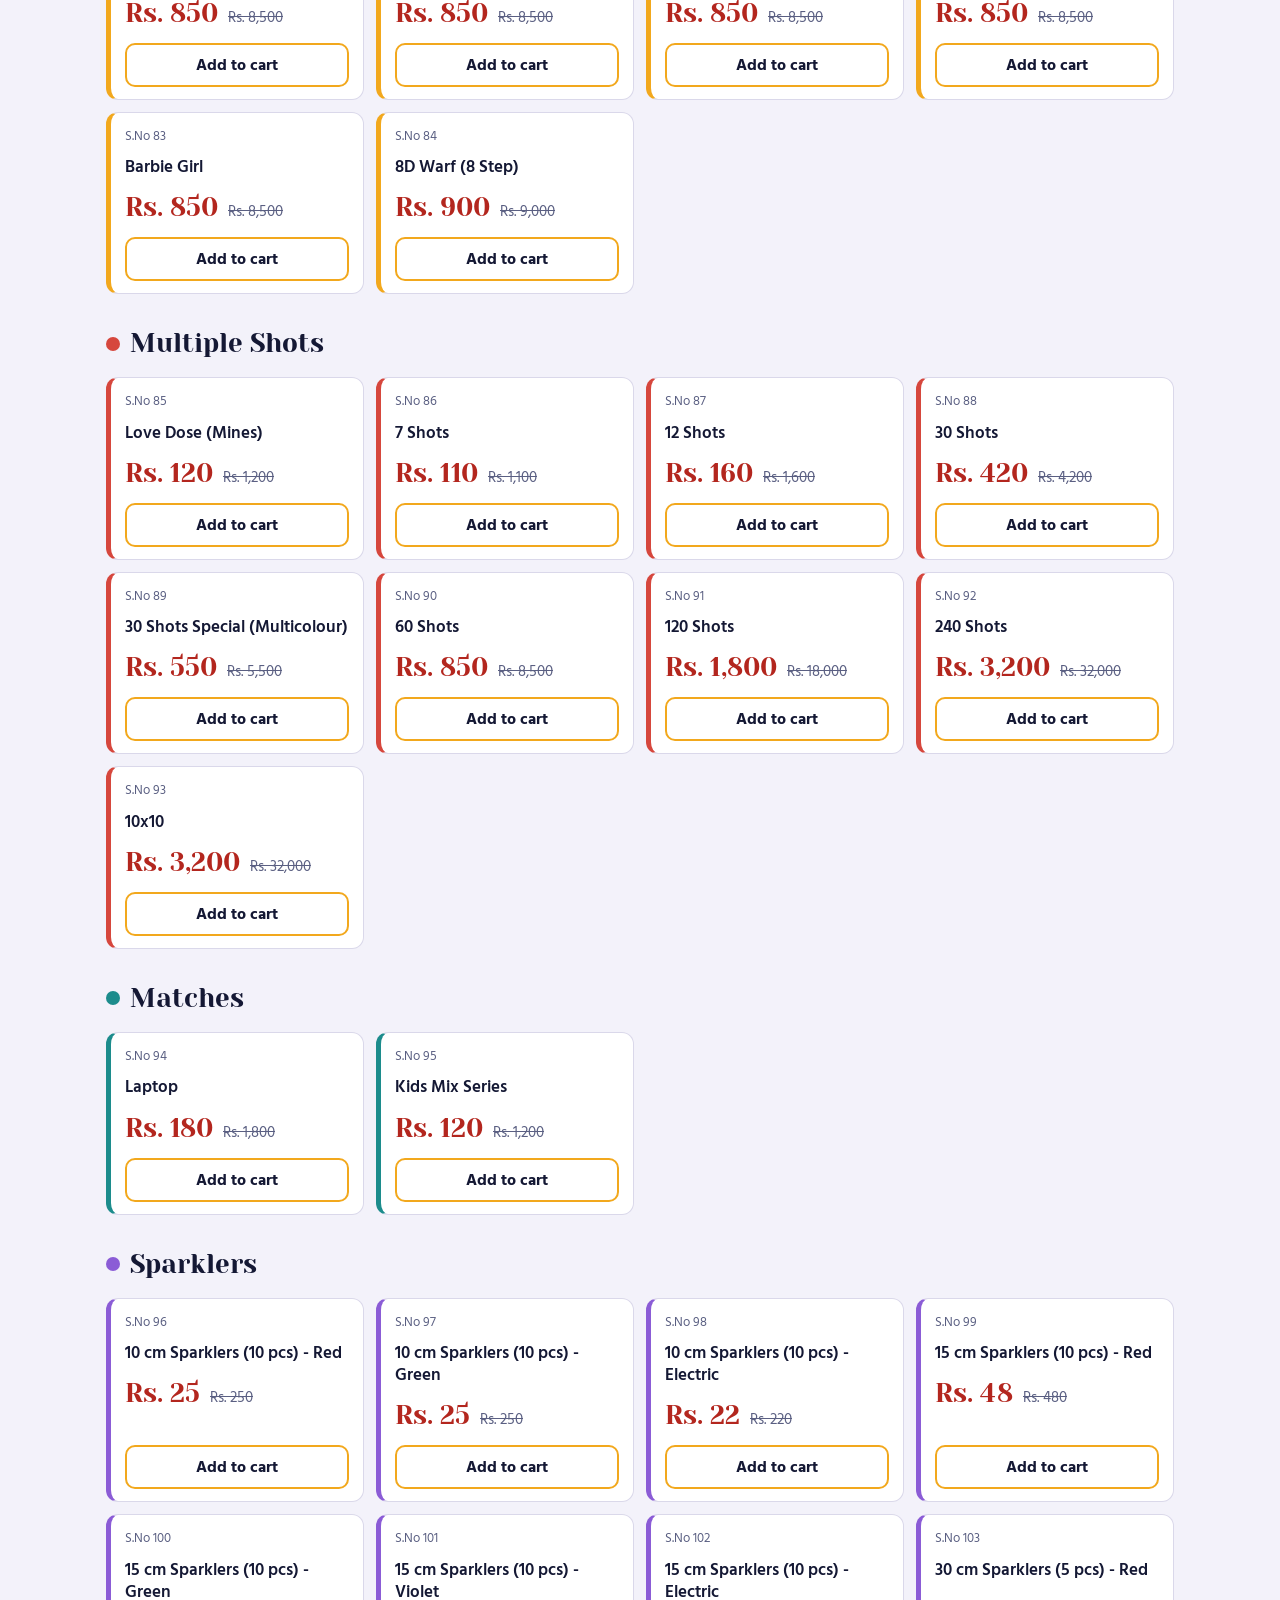
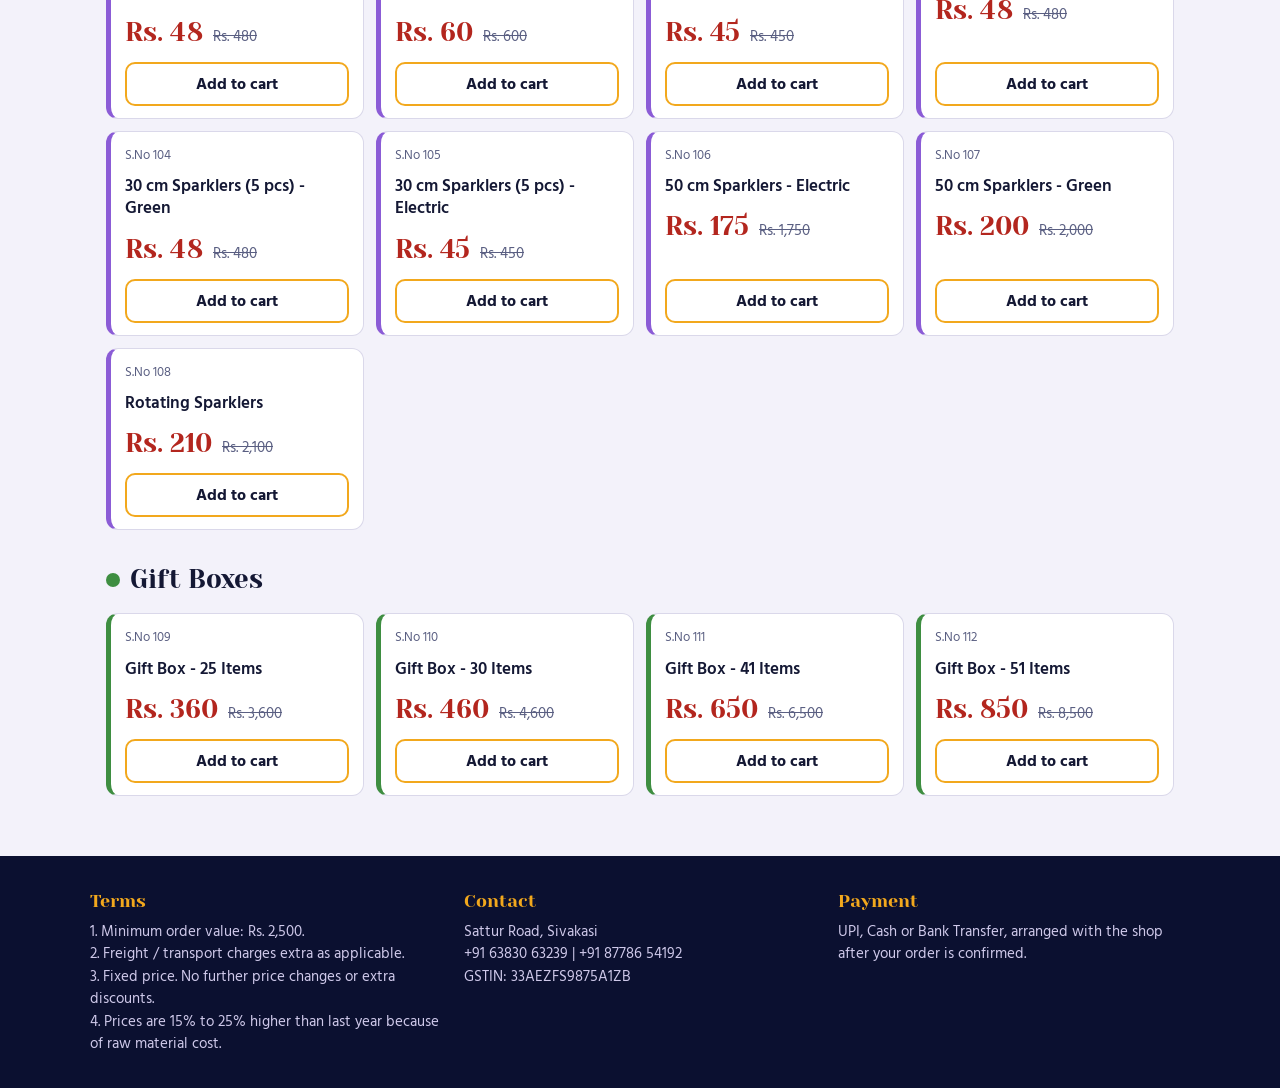
==== commit 959421b7: "Update header to include brand name in navigation Added a span element with the brand name next to t" ====
--- a/index.html
+++ b/index.html
@@ -153,7 +153,7 @@
 
 <header class="top">
   <div class="bar">
-    <a href="#" class="brand" style="display:flex;align-items:center;gap:8px;text-decoration:none;color:inherit">  <img src="logo-header-v2.png" alt="Sri Sivamurugan Crackers logo" style="height:38px;width:auto">
+   <a href="#" class="brand" style="display:flex;align-items:center;gap:8px;text-decoration:none;color:inherit">       <img src="logo-header-v2.png" alt="Sri Sivamurugan Crackers logo" style="height:38px;width:auto">       <span>Sri Sivamurugan Crackers</span>     </a>
     <div class="spacer"></div>
     <div class="search">
       <label class="sr" for="q">Search items</label>
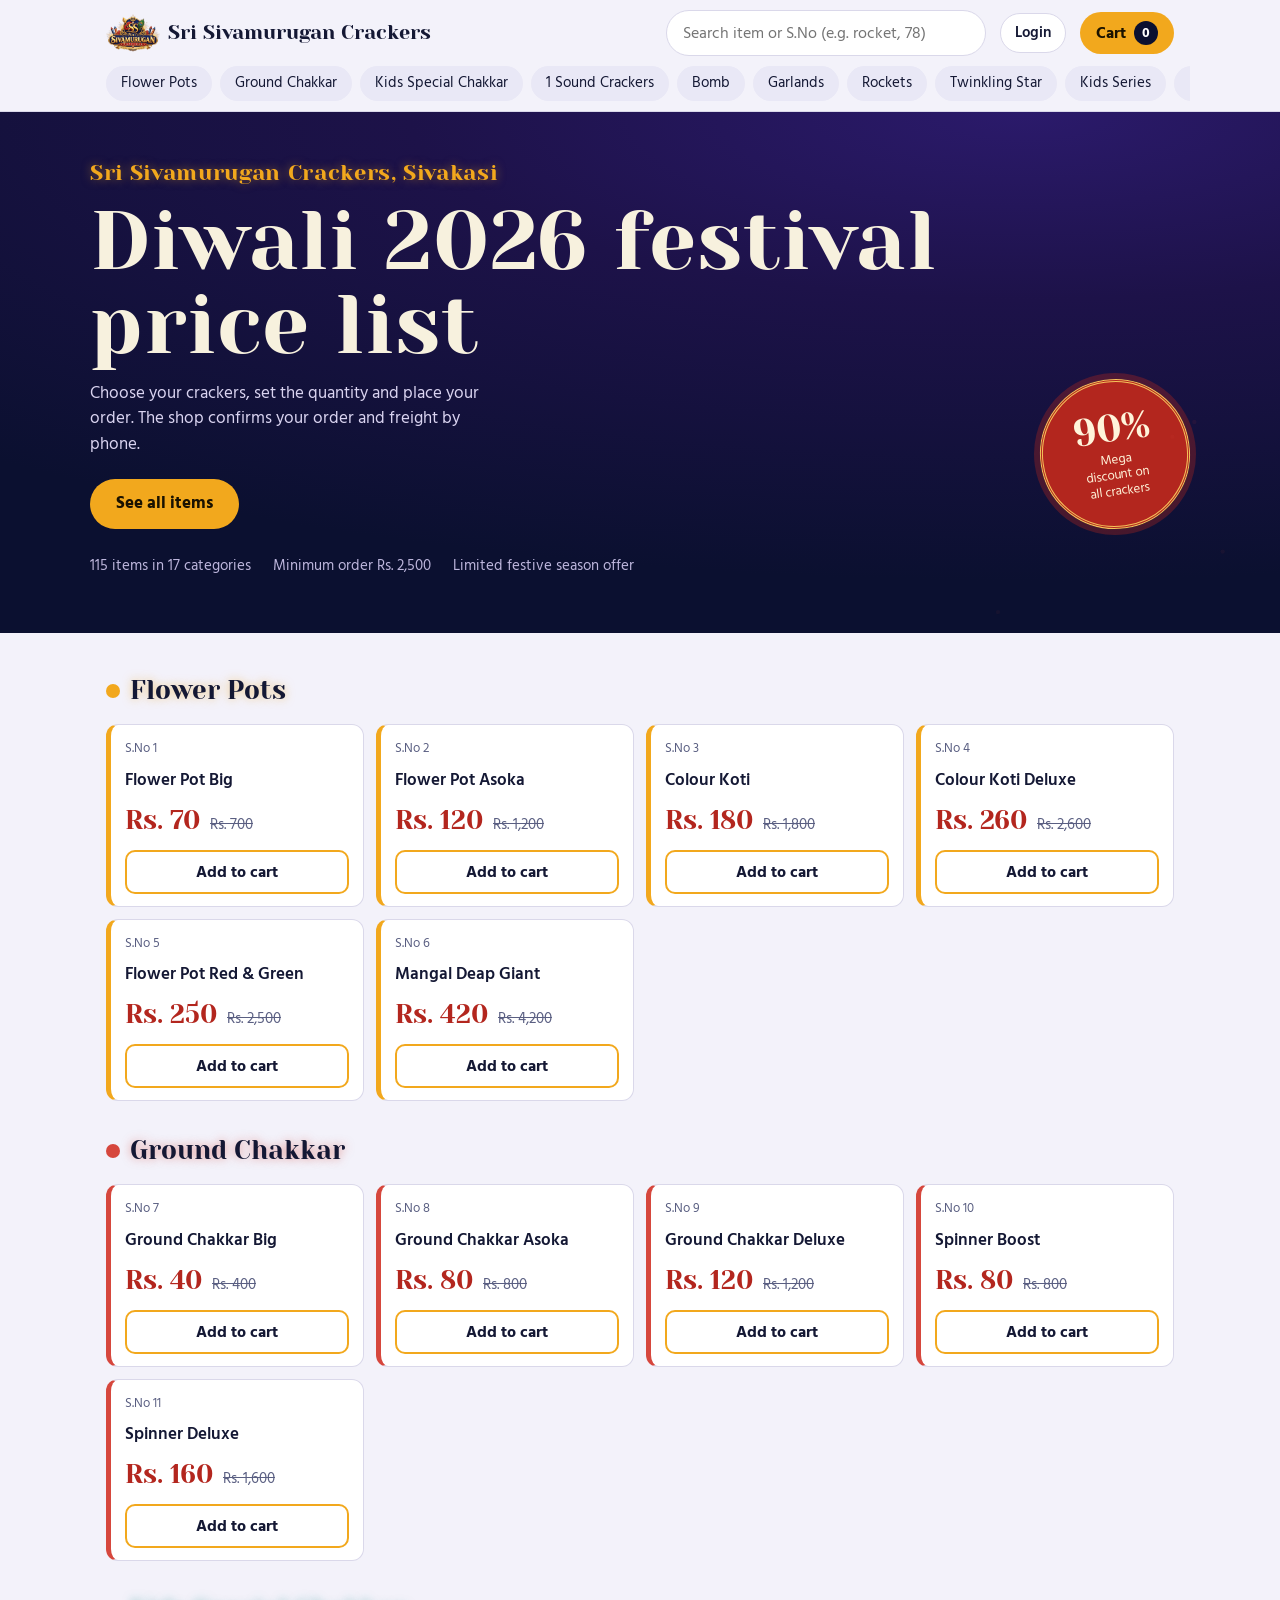
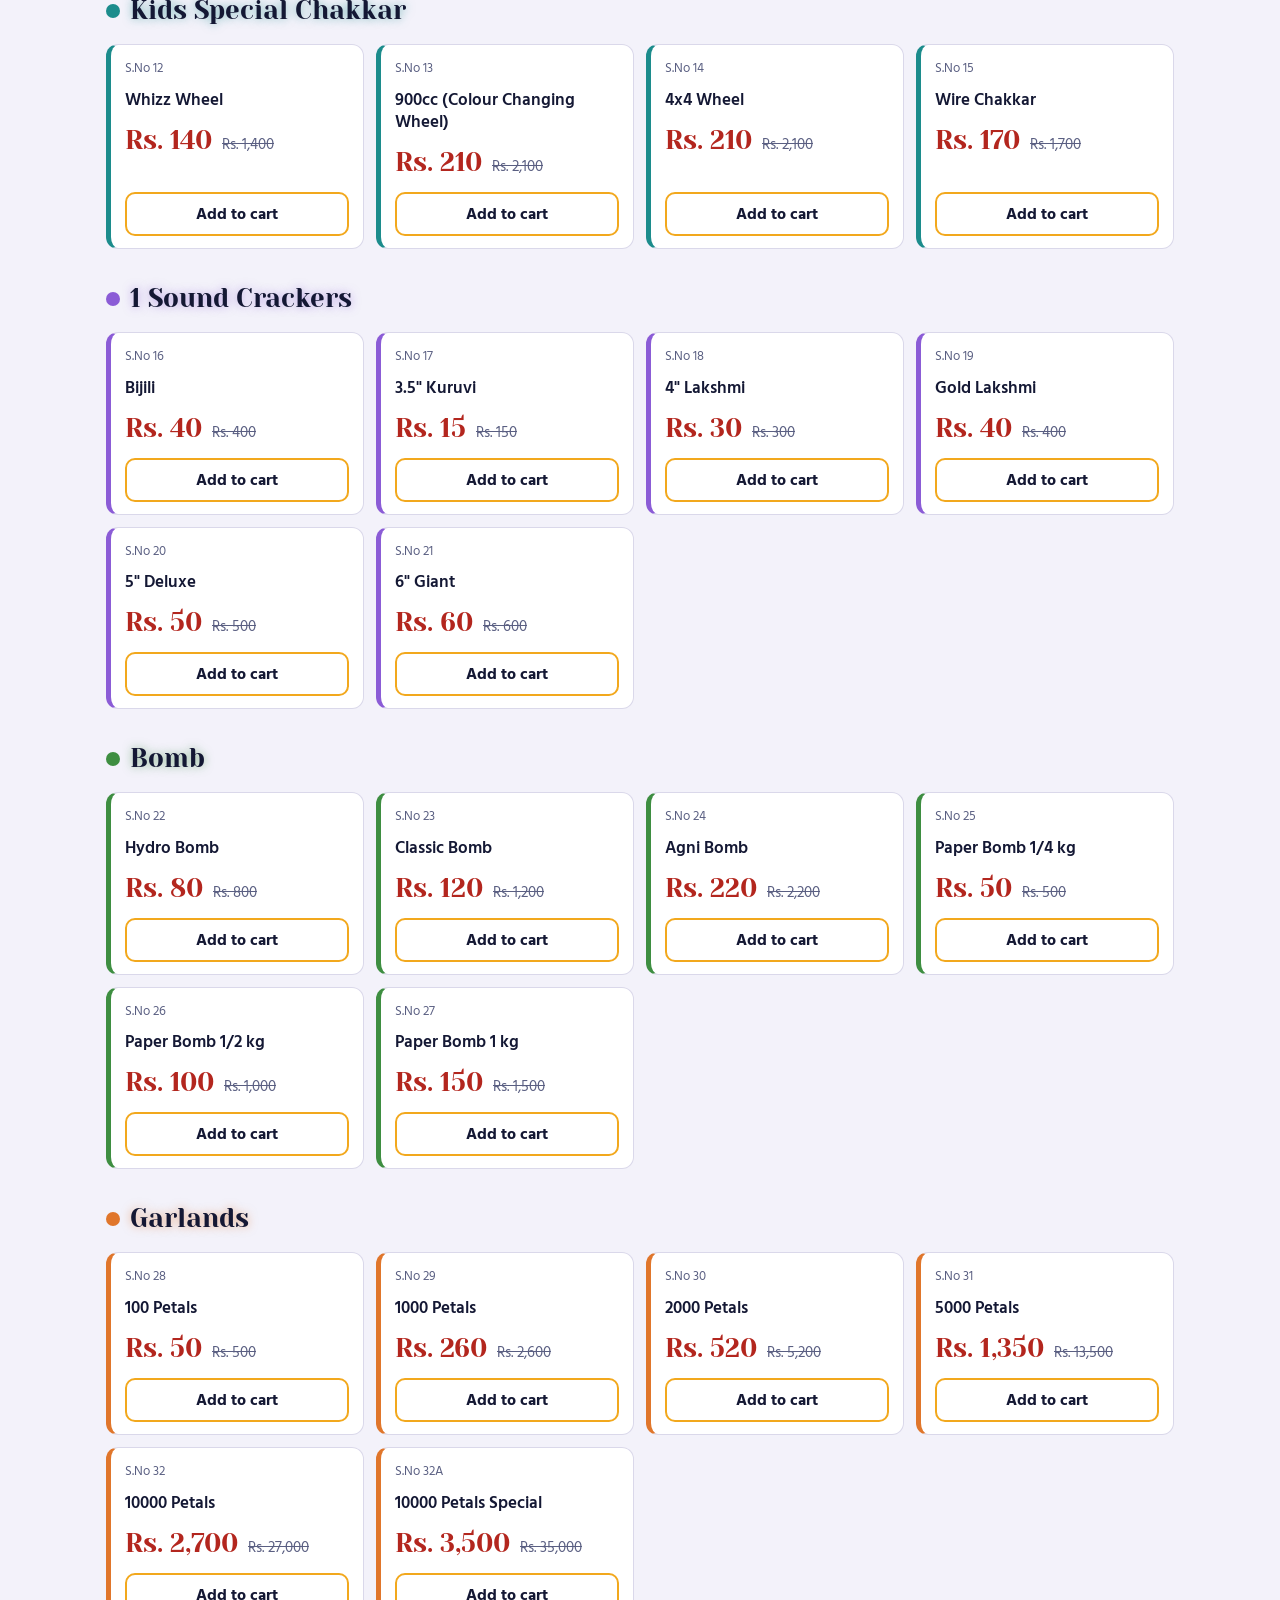
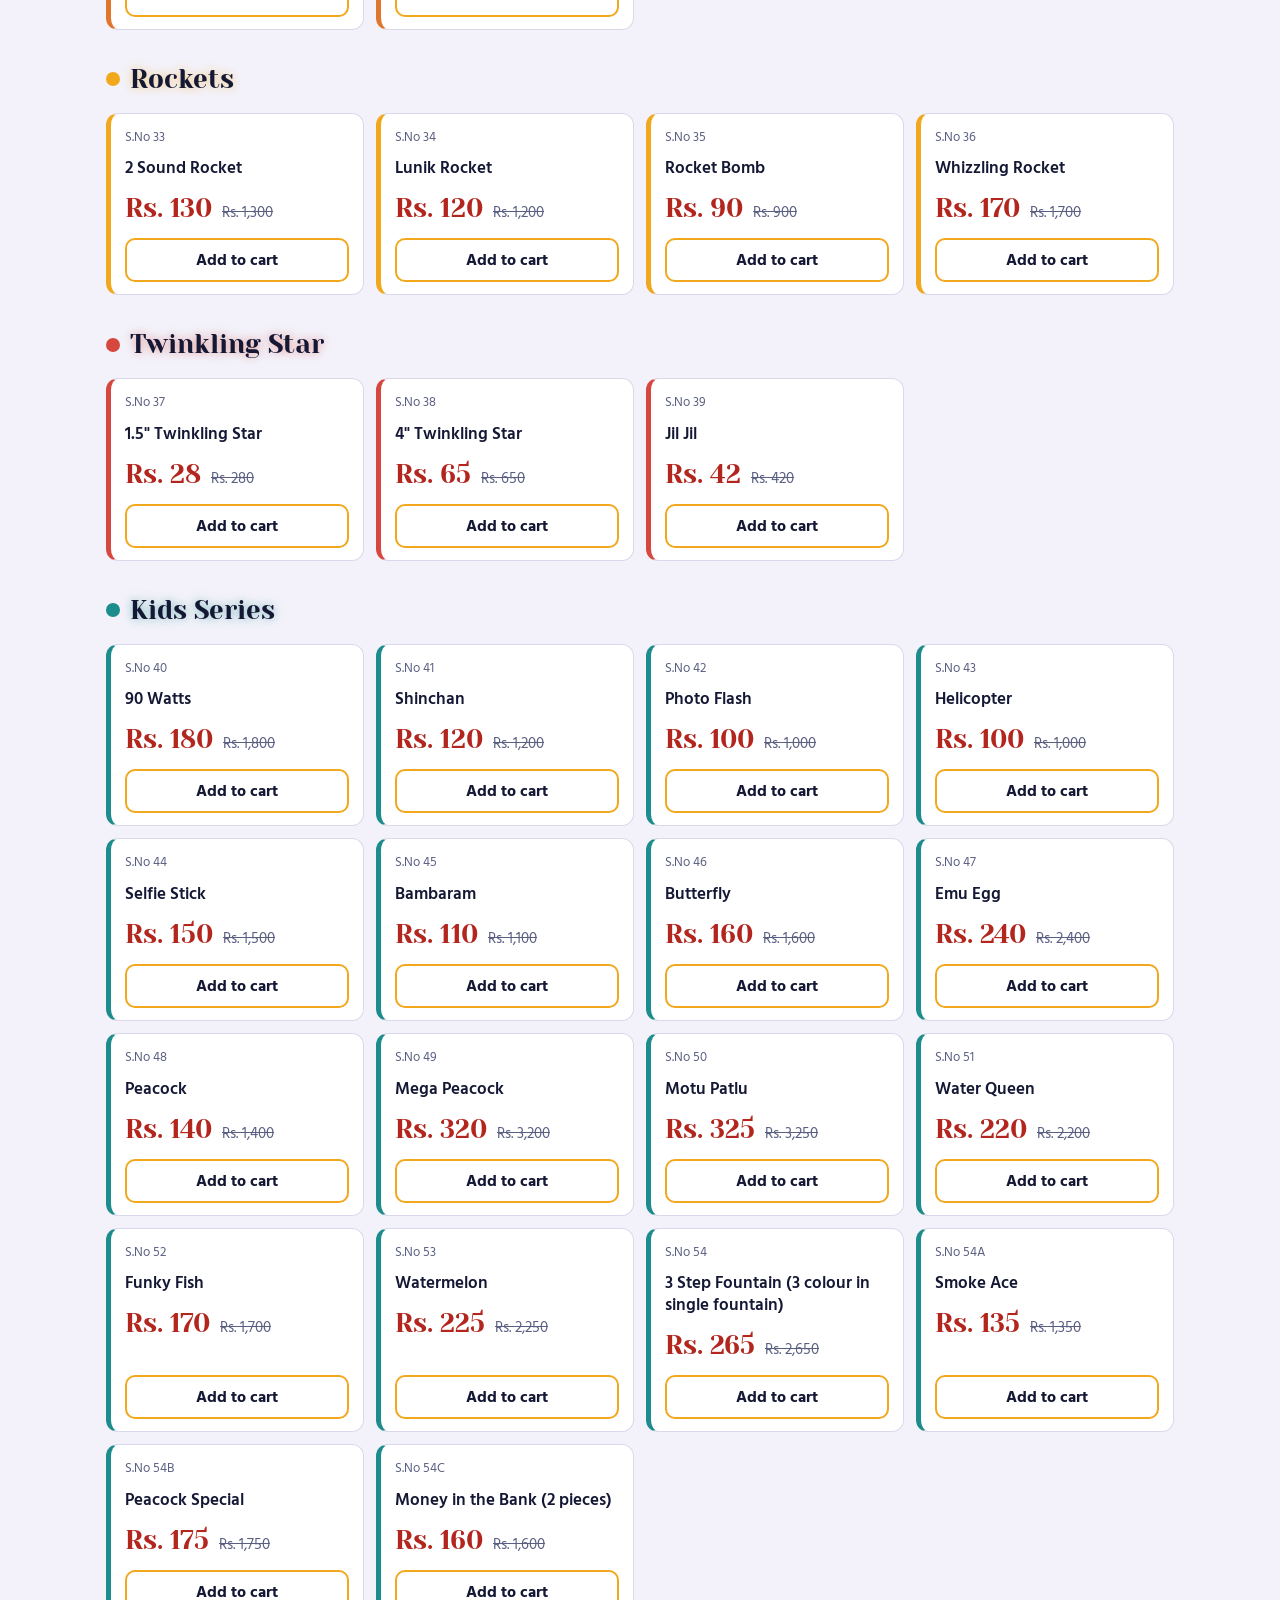
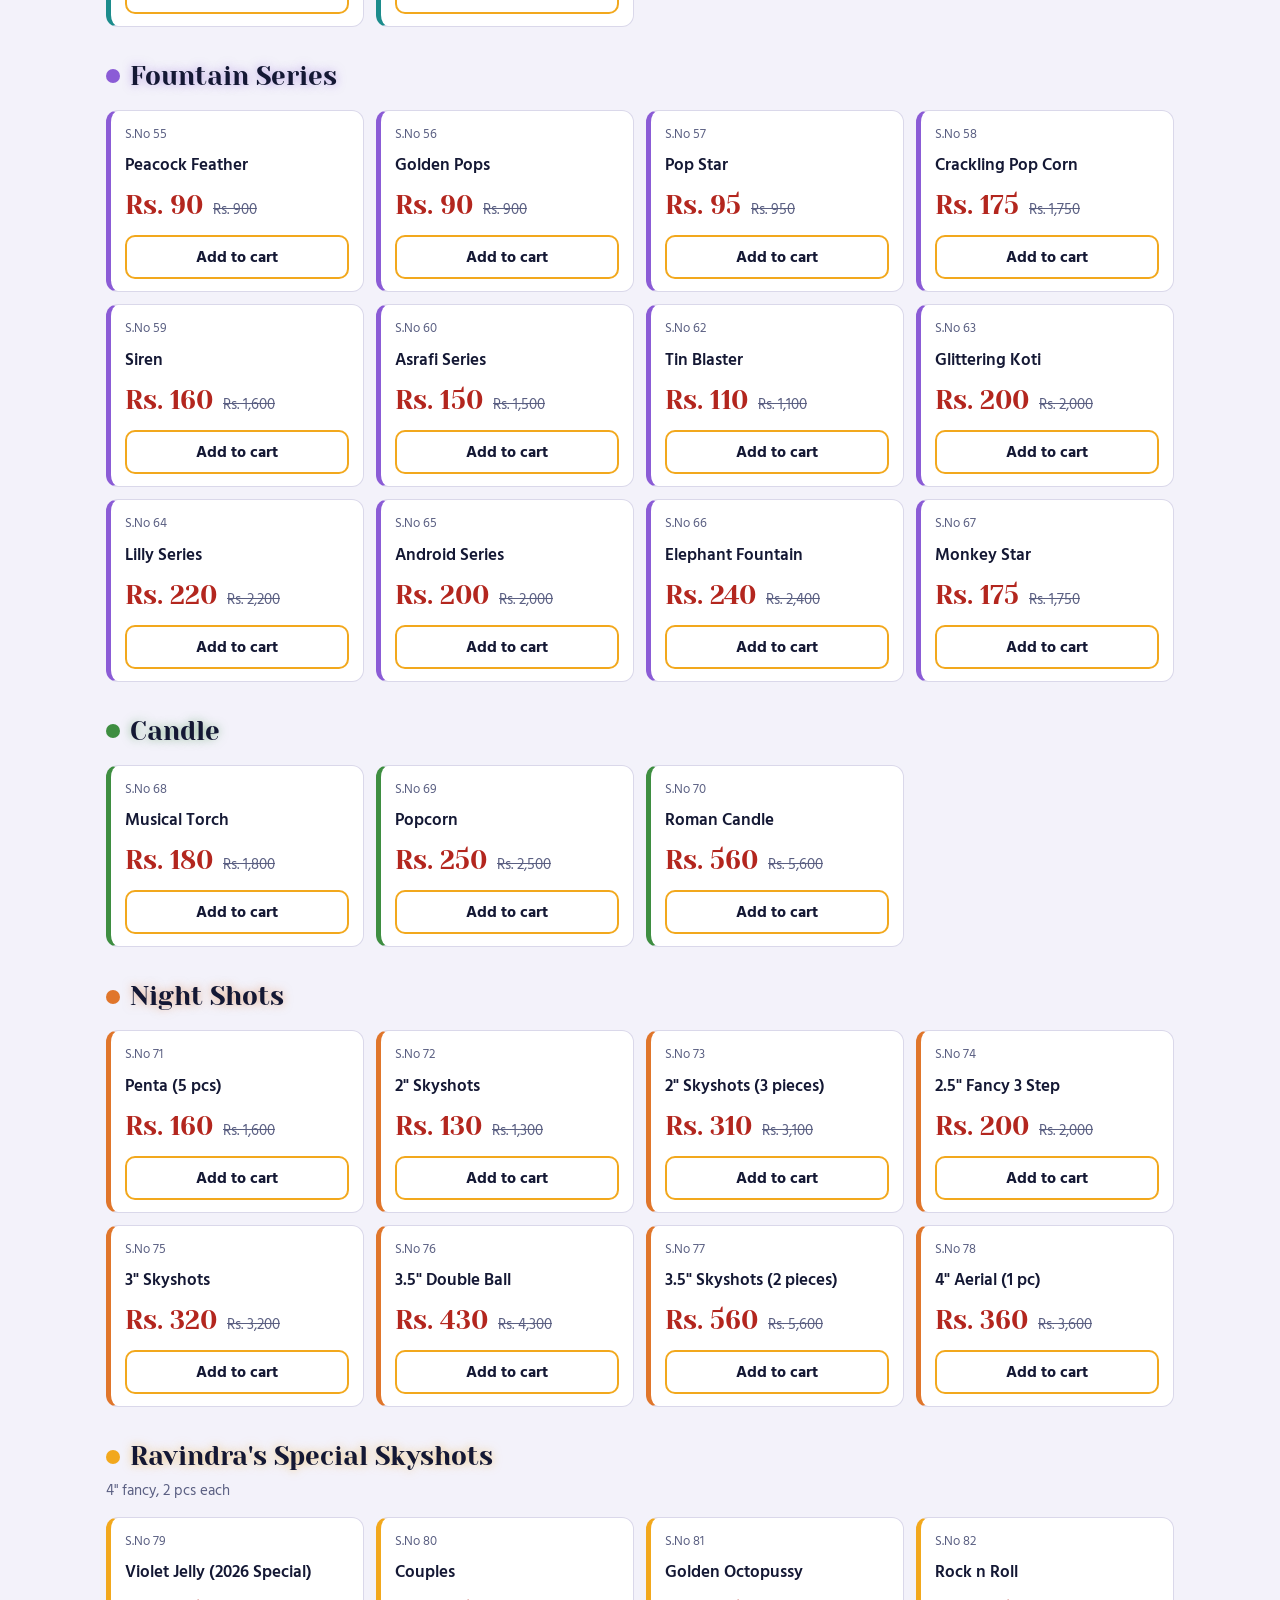
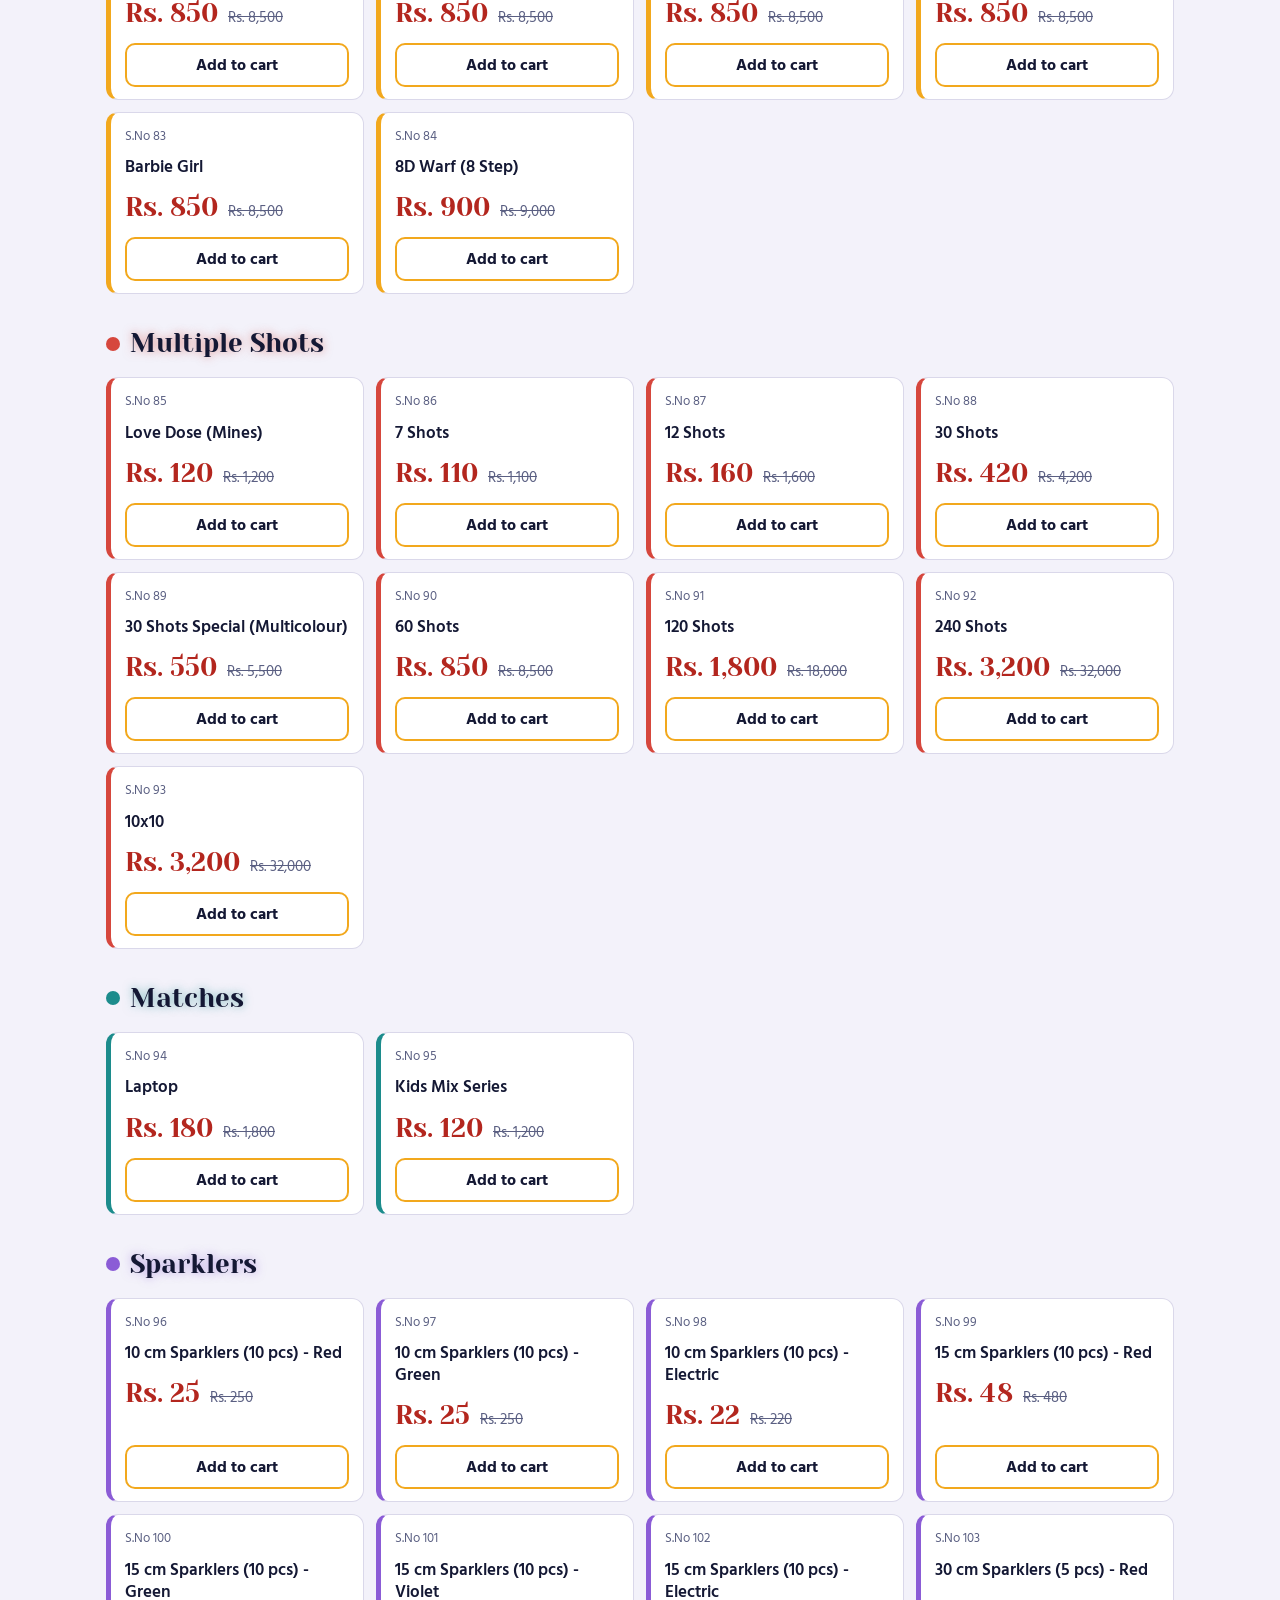
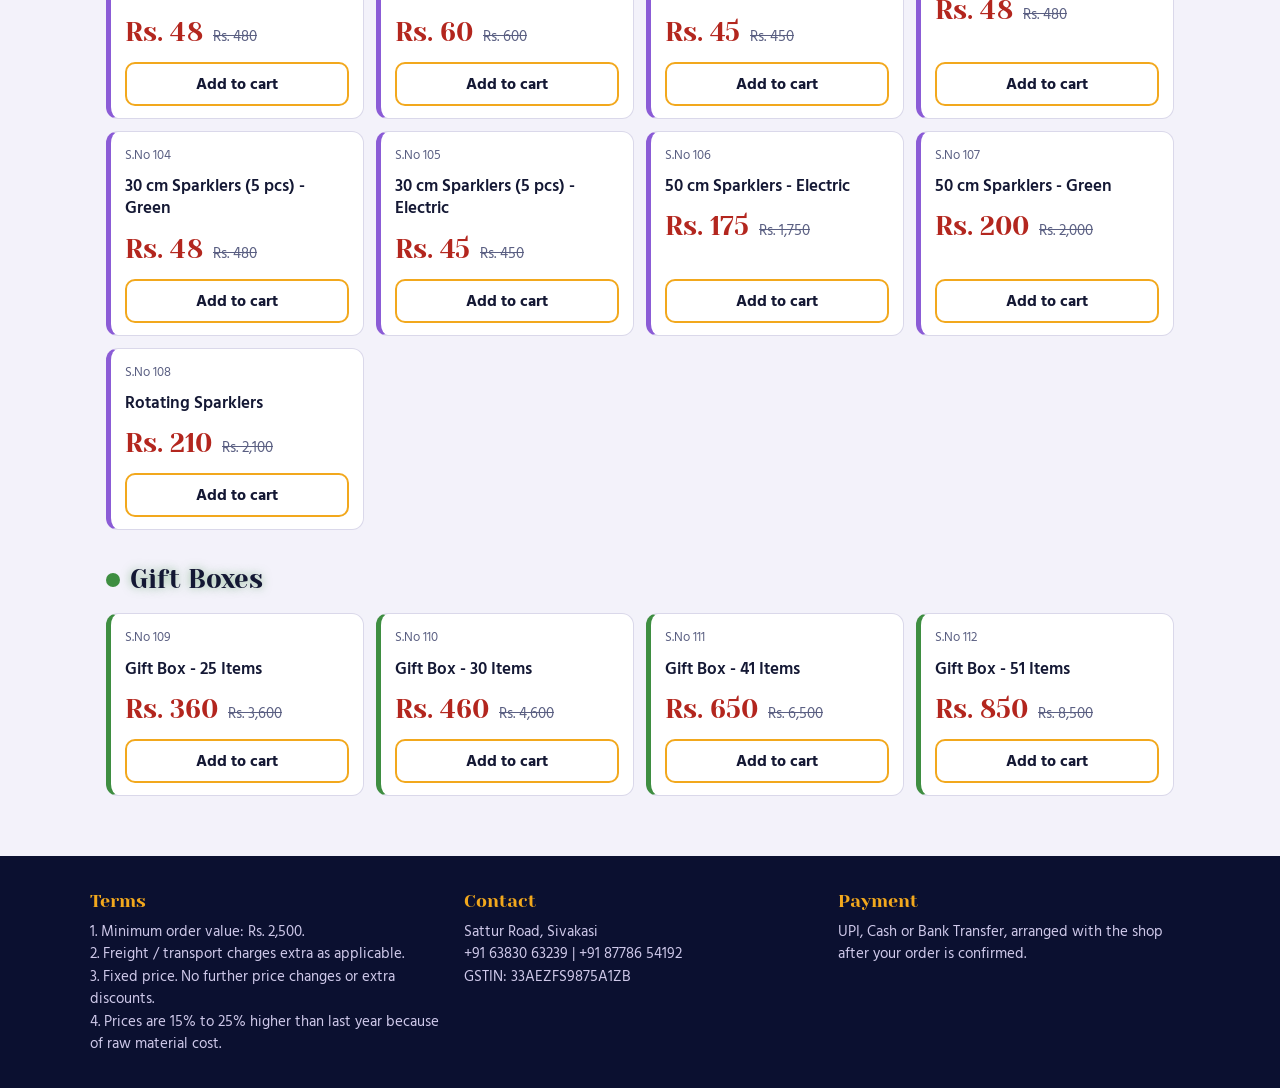
==== commit 30b42da9: "Update index.html" ====
--- a/index.html
+++ b/index.html
@@ -146,6 +146,18 @@
 .pv-close{position:absolute;top:10px;right:10px;background:rgba(0,0,0,.4);color:#fff;border:0;border-radius:50%;width:34px;height:34px;font-size:18px;z-index:2}
   .chips{scrollbar-width:none;-ms-overflow-style:none}
 .chips::-webkit-scrollbar{display:none}
+  @keyframes goldGlow{
+  0%,100%{text-shadow:0 0 8px rgba(242,168,29,.55),0 0 18px rgba(242,168,29,.3)}
+  50%{text-shadow:0 0 16px rgba(242,168,29,.9),0 0 32px rgba(242,168,29,.55)}
+}
+@keyframes sealGlow{
+  0%,100%{box-shadow:0 0 14px rgba(245,194,90,.5),0 0 0 6px rgba(179,38,30,.35)}
+  50%{box-shadow:0 0 30px rgba(245,194,90,.9),0 0 0 6px rgba(179,38,30,.35)}
+}
+.hero h1{animation:goldGlow 2.6s ease-in-out infinite}
+.hero .shop{color:var(--marigold);text-shadow:0 0 10px rgba(242,168,29,.5);letter-spacing:.03em}
+.seal{animation:sealGlow 2.4s ease-in-out infinite}
+.cat h2{text-shadow:0 0 10px color-mix(in srgb,var(--c) 55%,transparent)}
 </style>
 </head>
 <body>
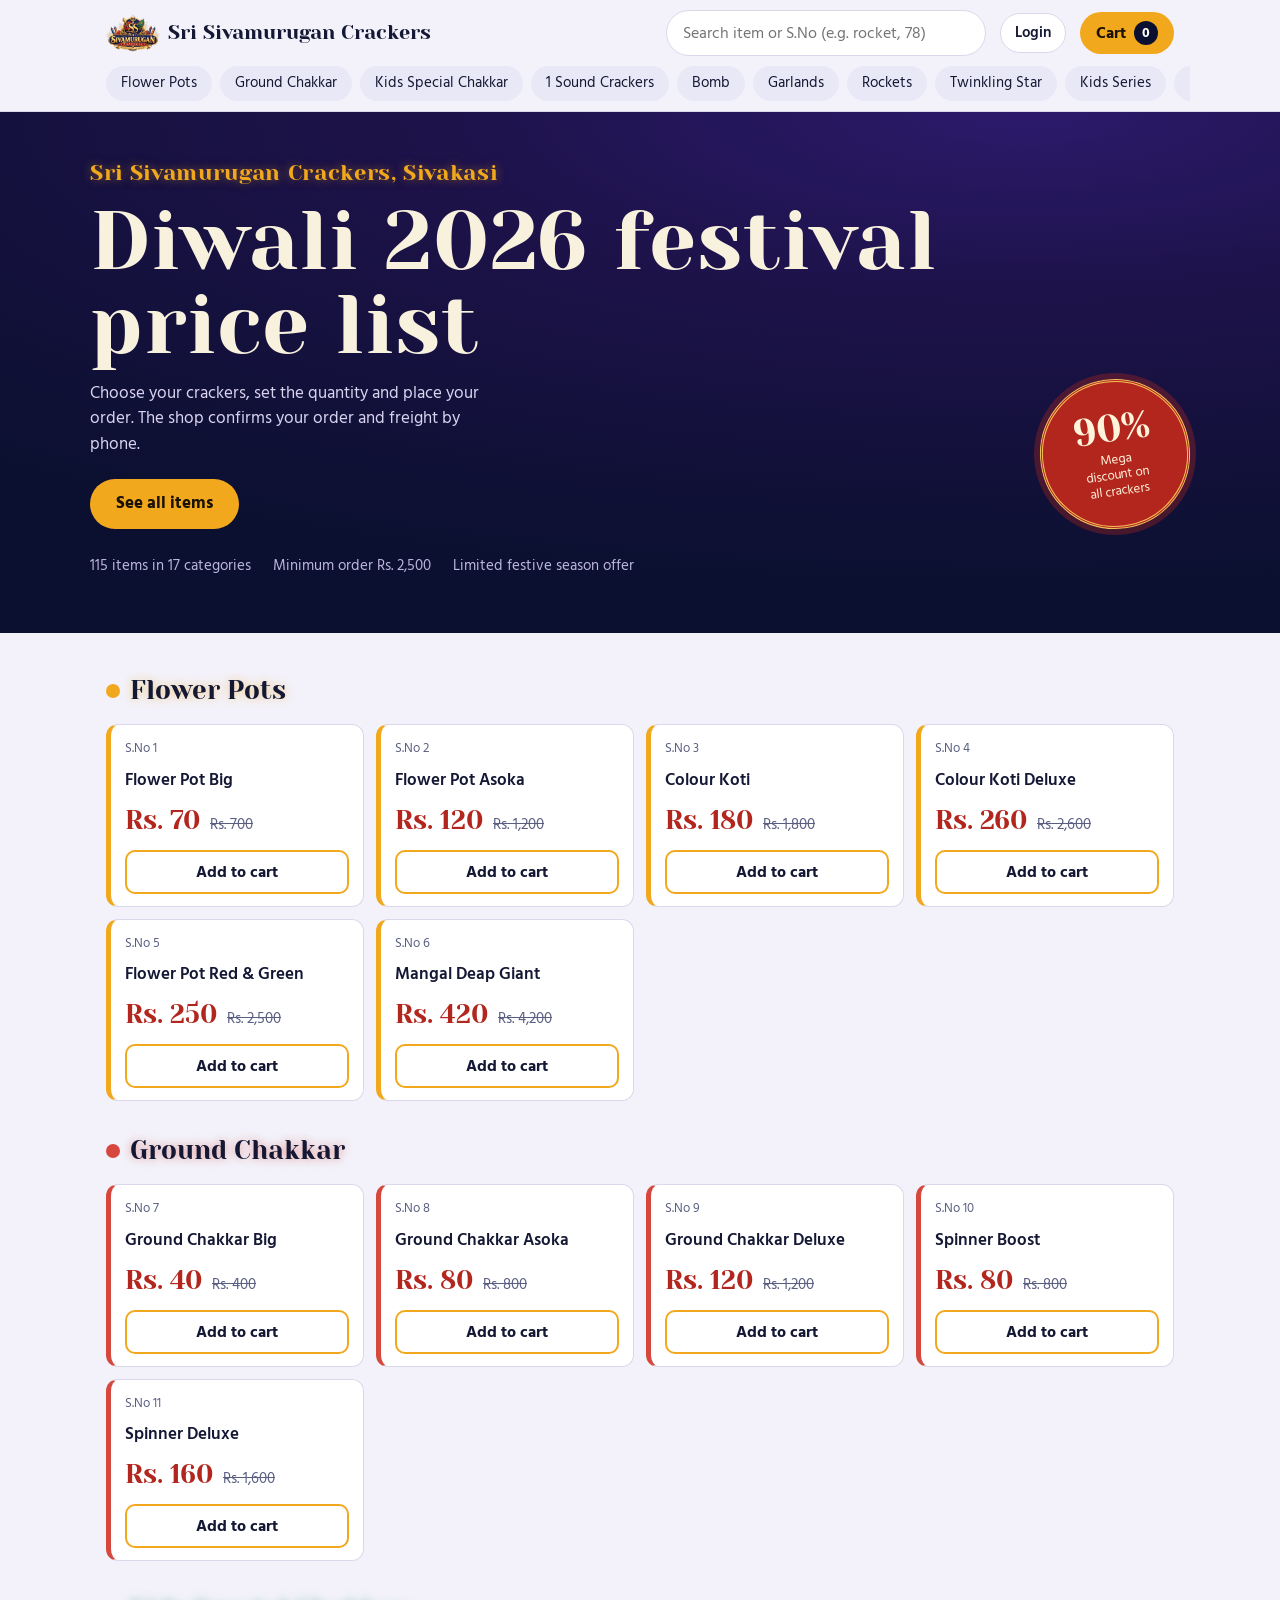
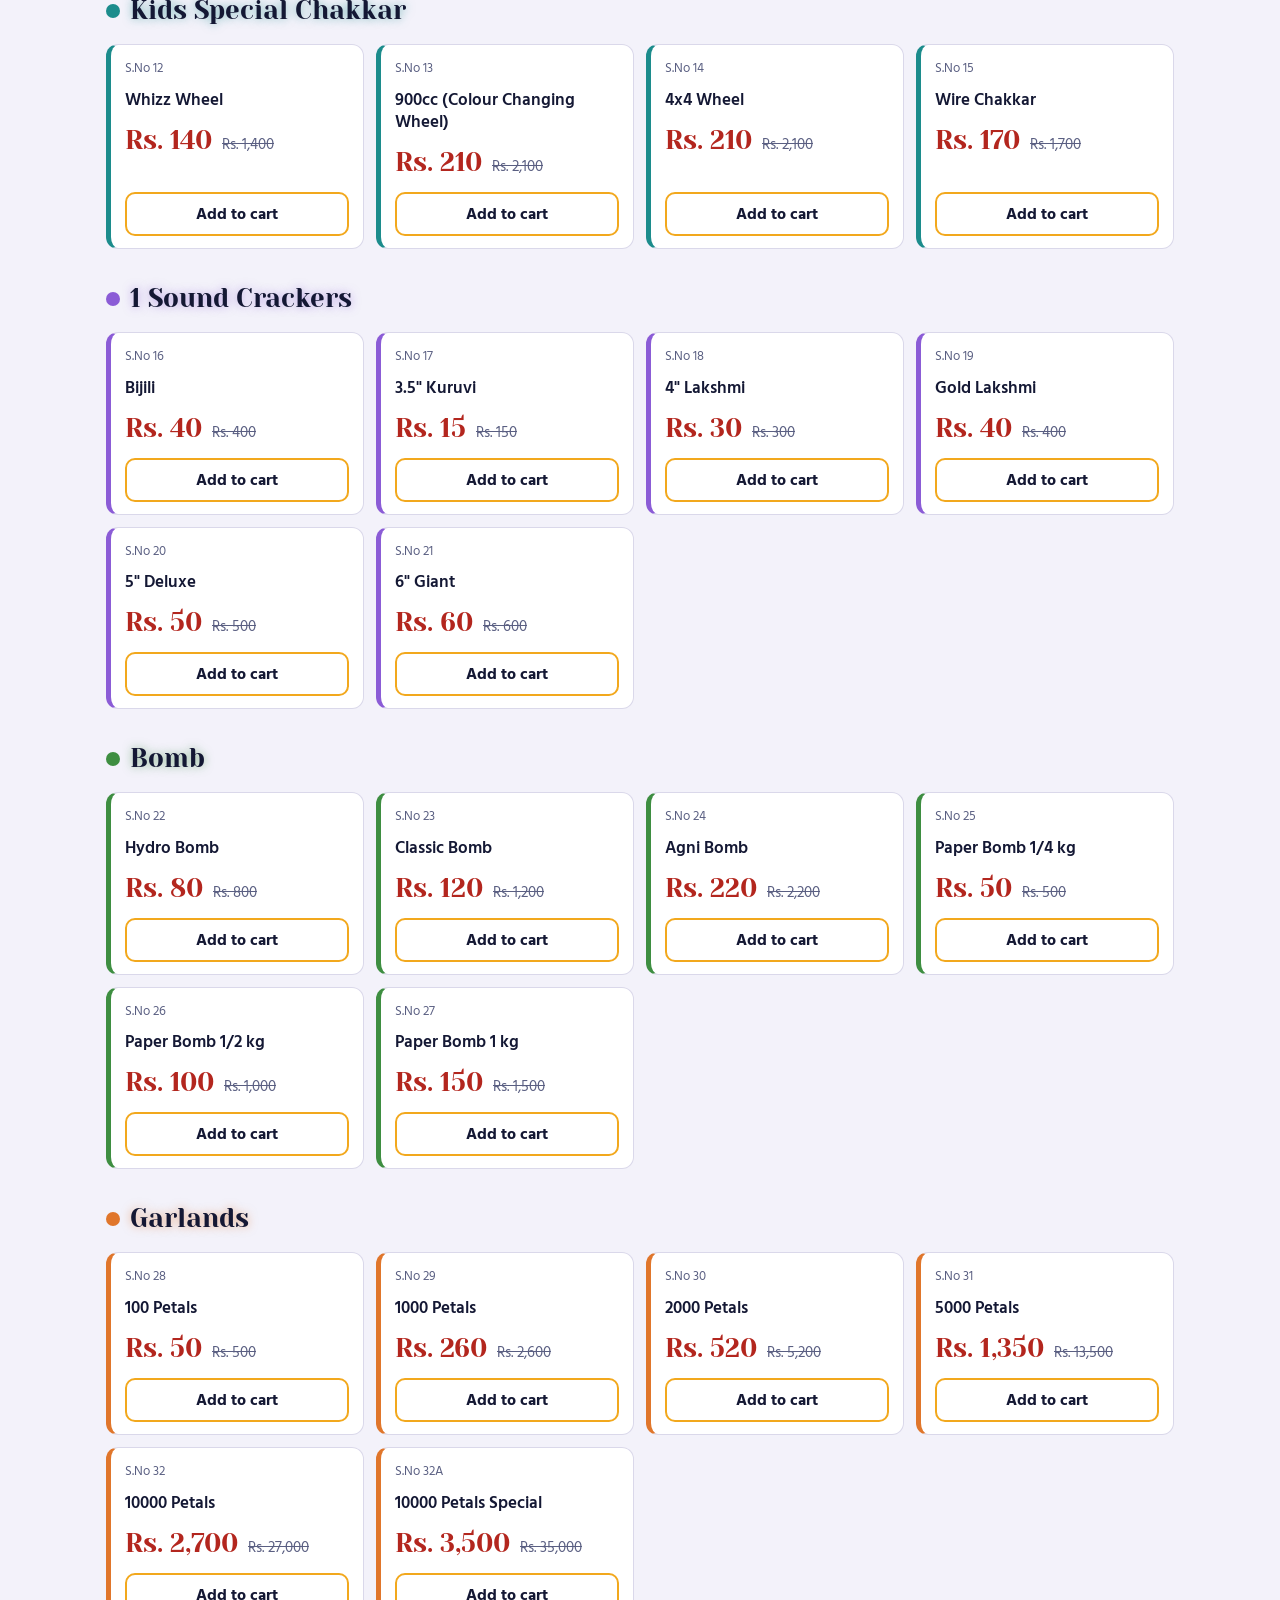
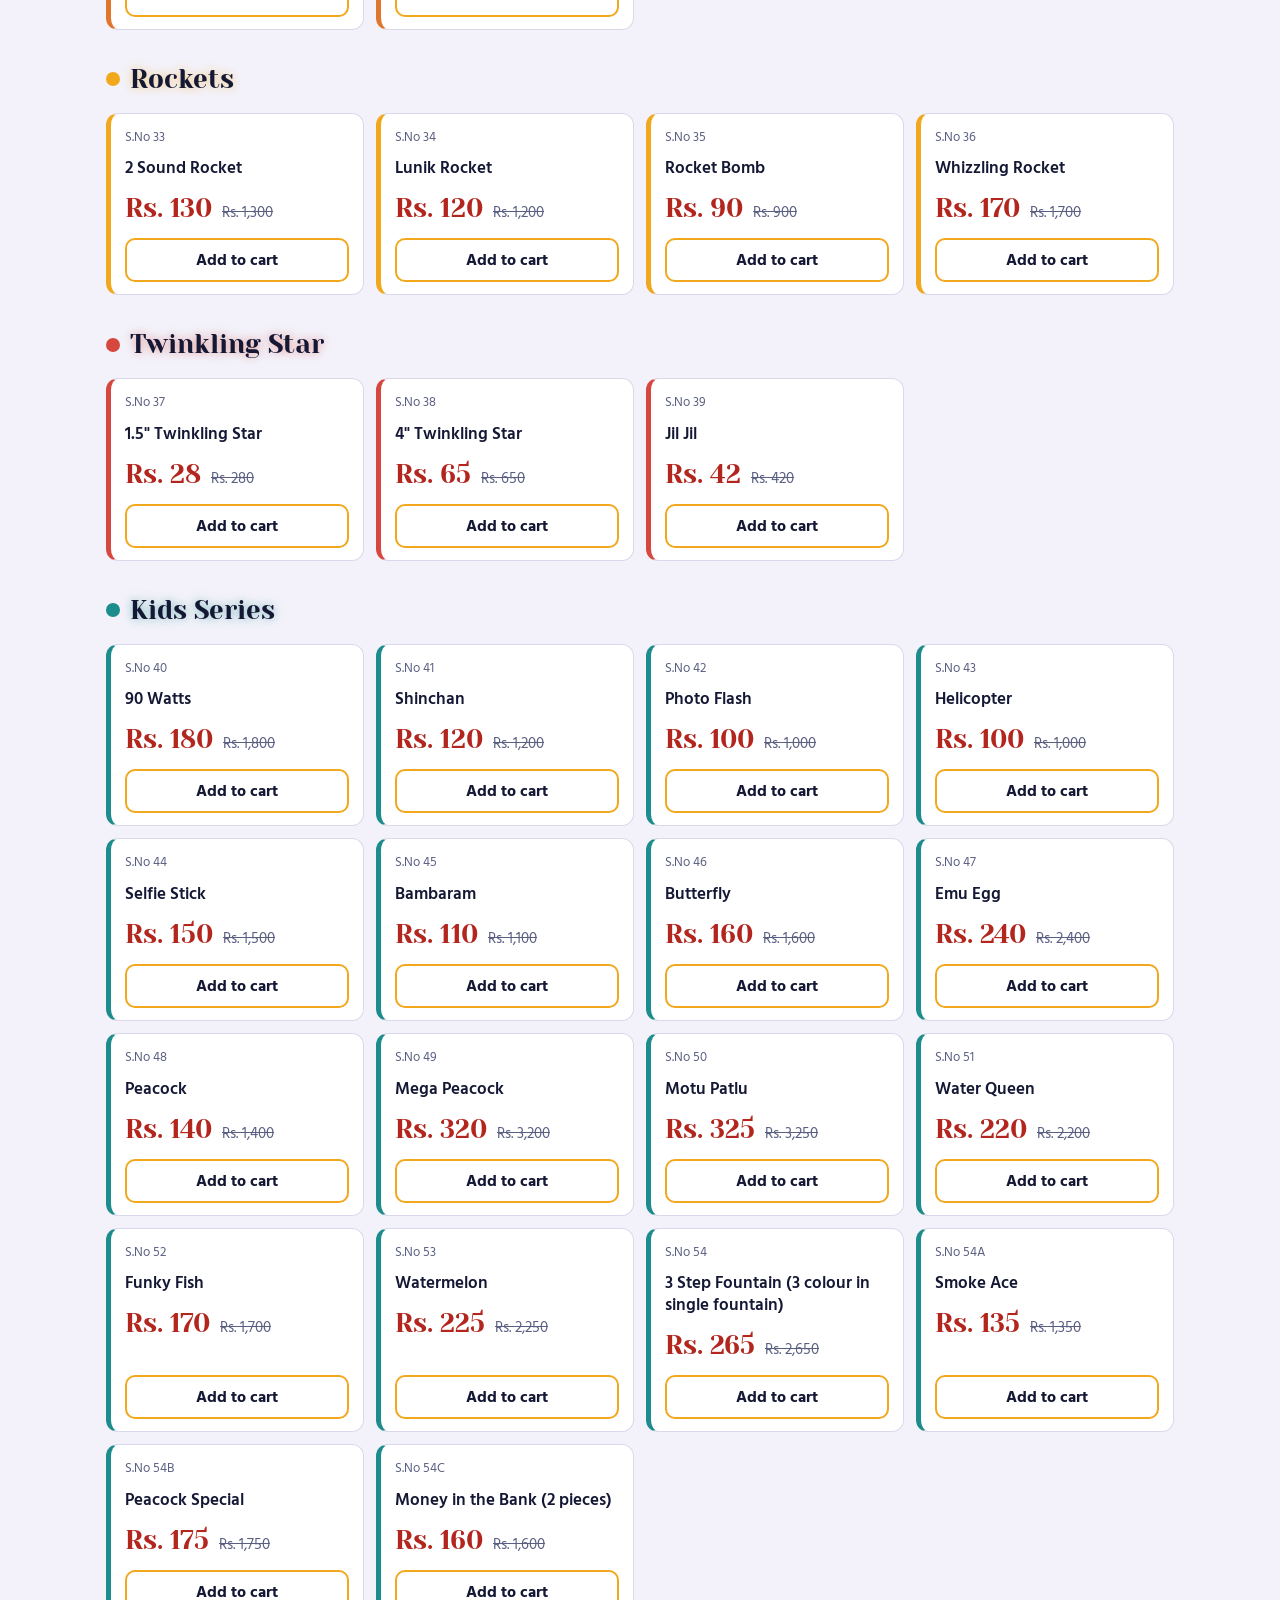
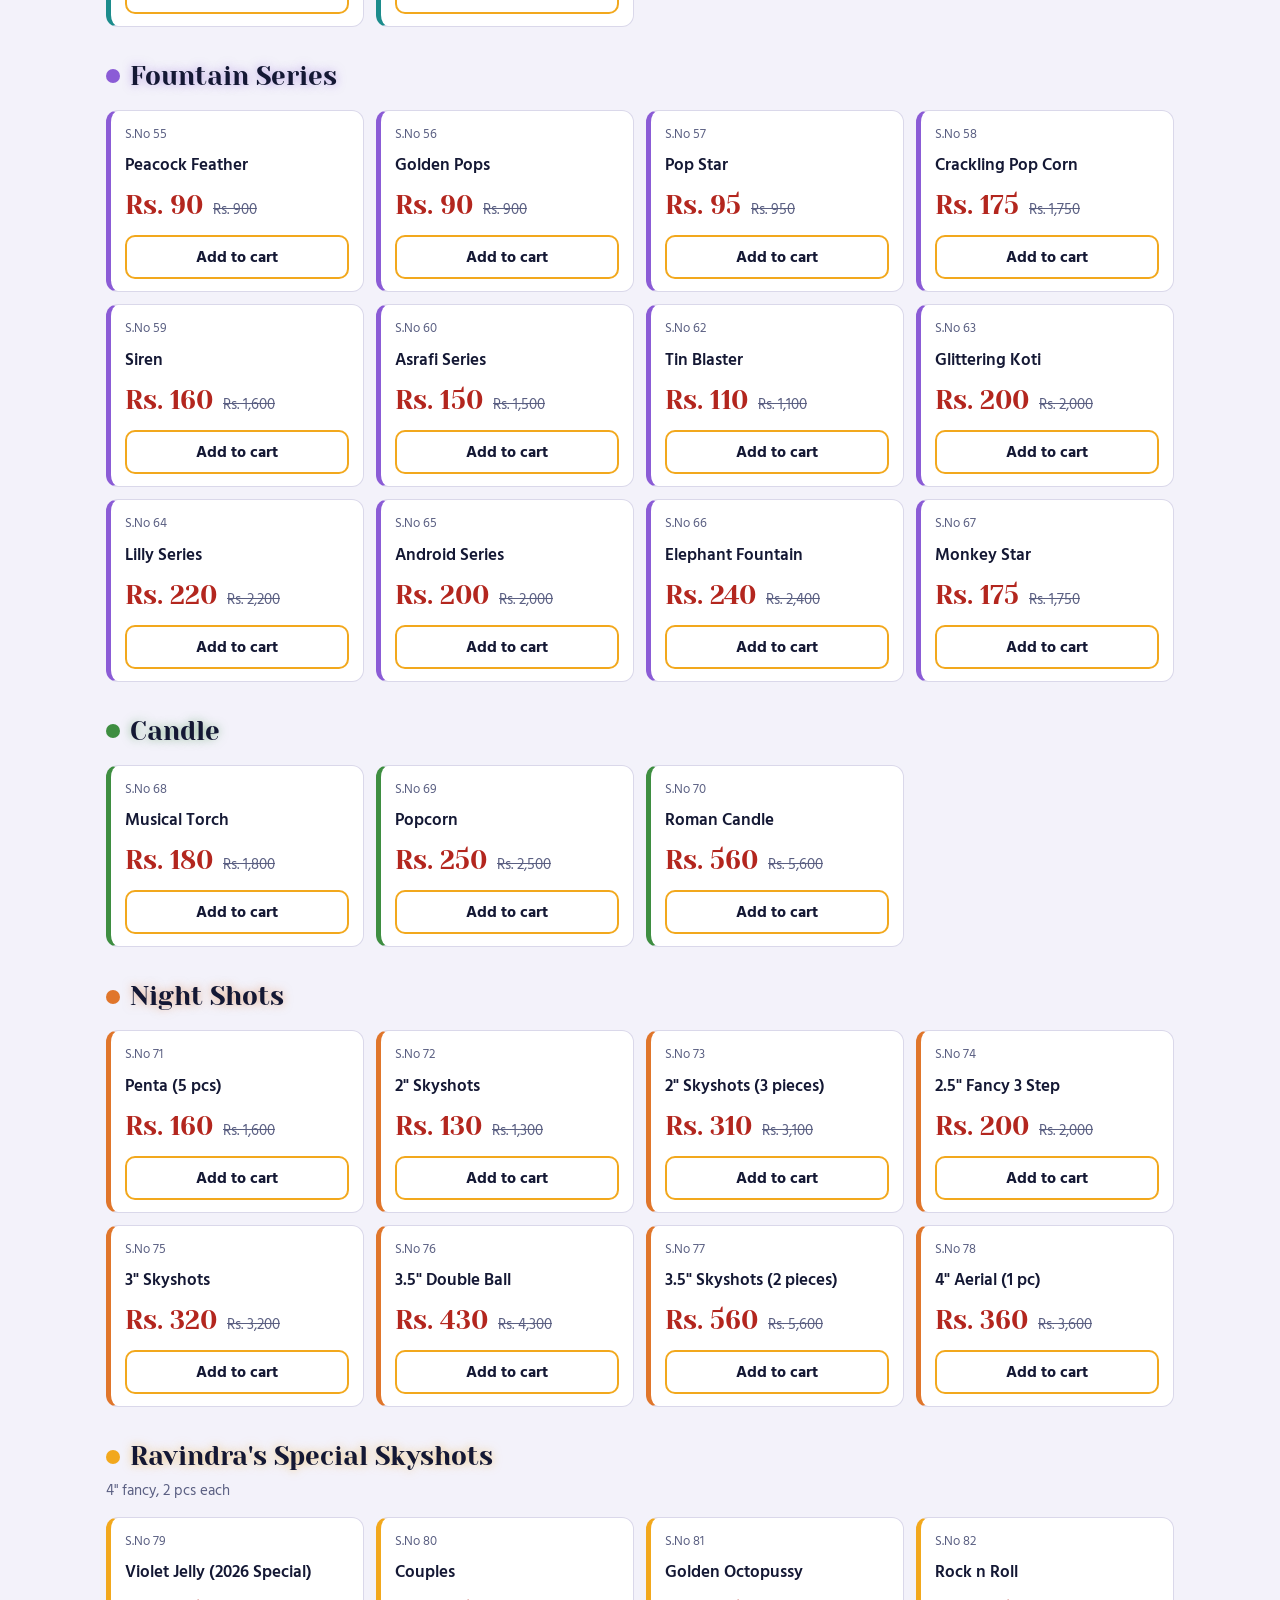
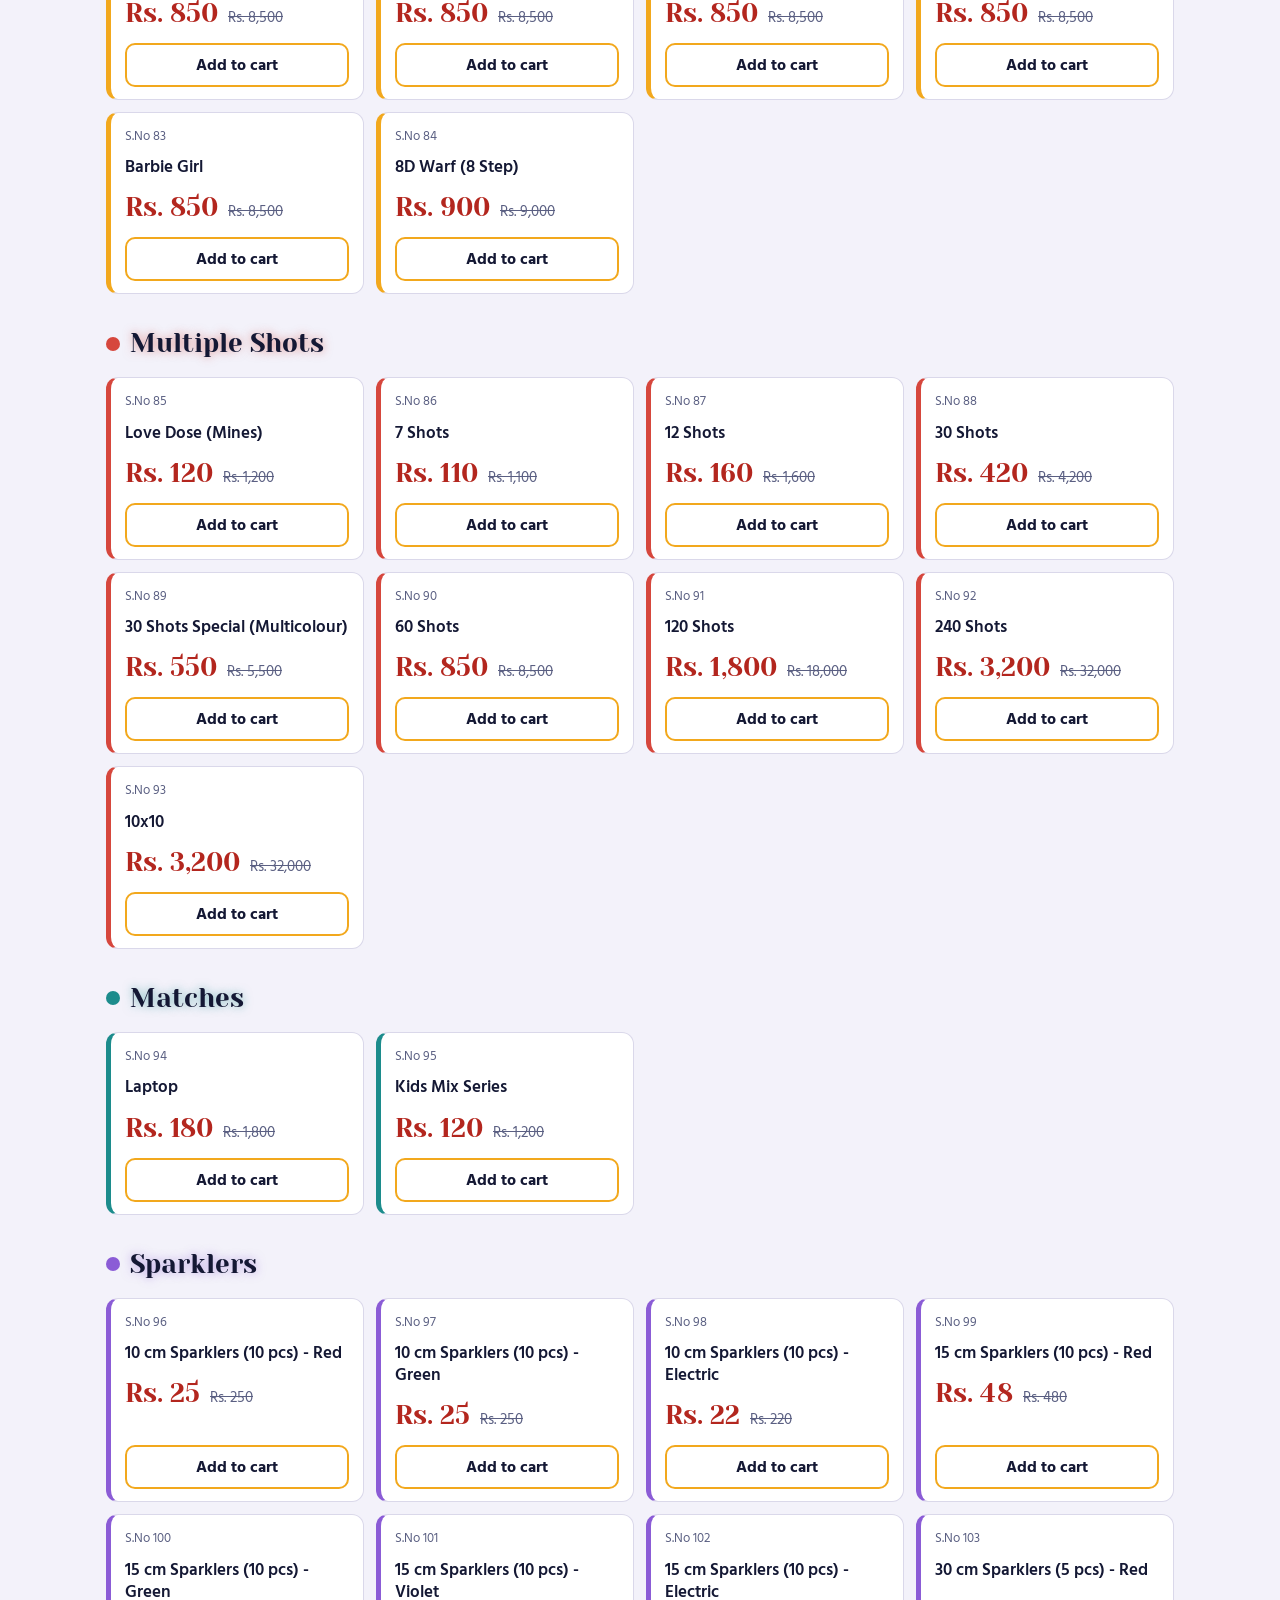
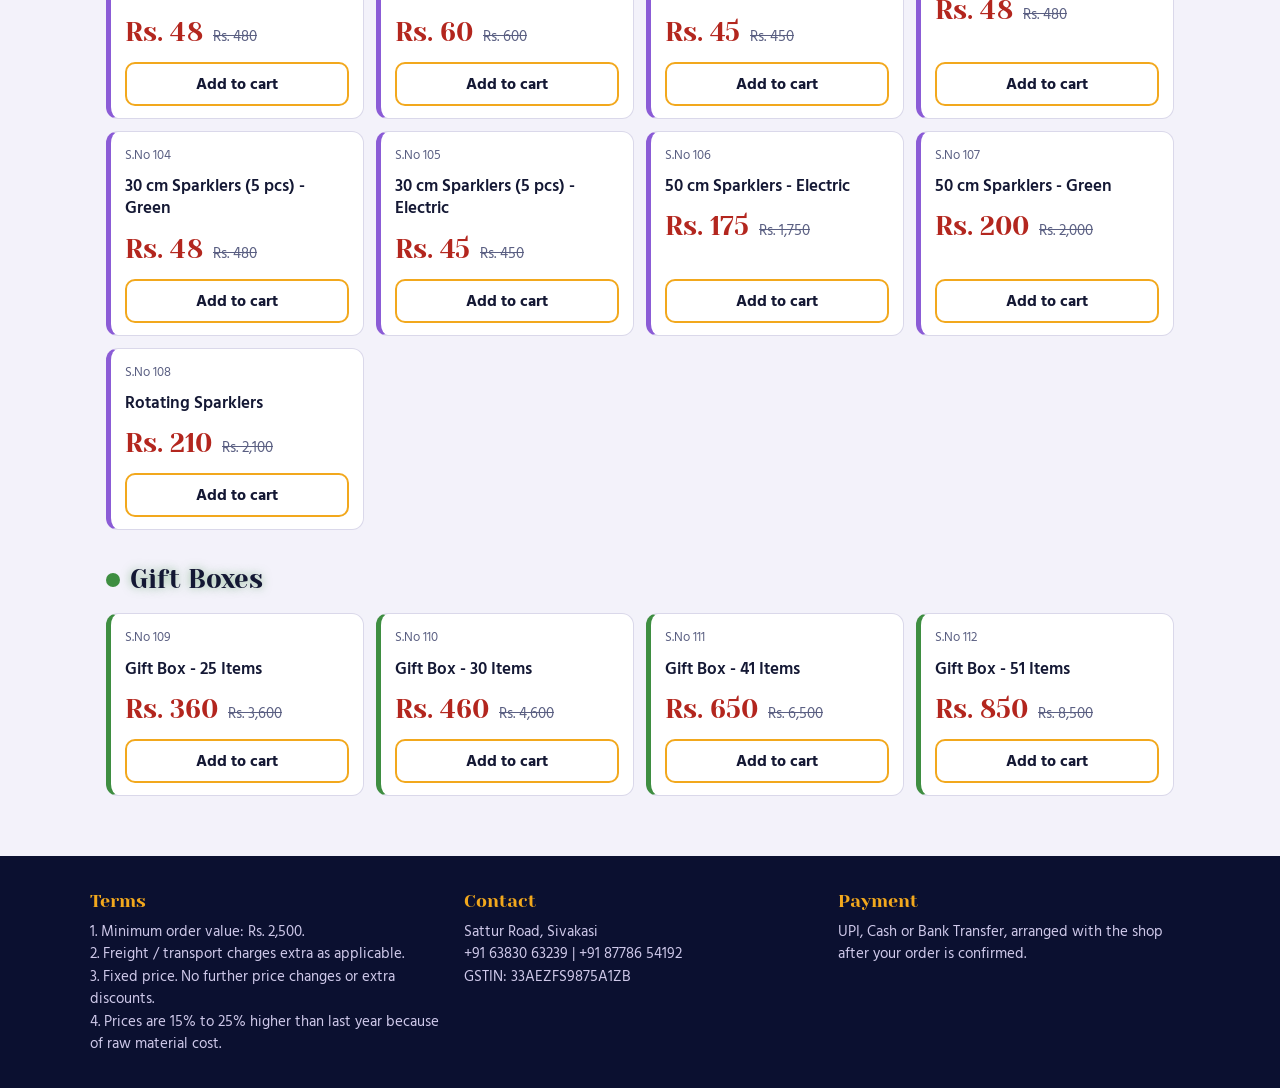
==== commit 799f9906: "Update index.html" ====
--- a/index.html
+++ b/index.html
@@ -4,6 +4,7 @@
 <meta charset="utf-8">
 <meta name="viewport" content="width=device-width, initial-scale=1, viewport-fit=cover">
 <title>Sri Sivamurugan Crackers</title>
+  <meta name="description" content="Buy Sri Sivamurugan crackers online from Sivakasi. Best festive prices on flower pots, sparklers, rockets, gift boxes and more. Minimum order Rs. 2,500. Order now!">
   <link rel="icon" type="image/png" href="favicon-v2.png">
 <link rel="preconnect" href="https://fonts.googleapis.com">
 <link rel="preconnect" href="https://fonts.gstatic.com" crossorigin>
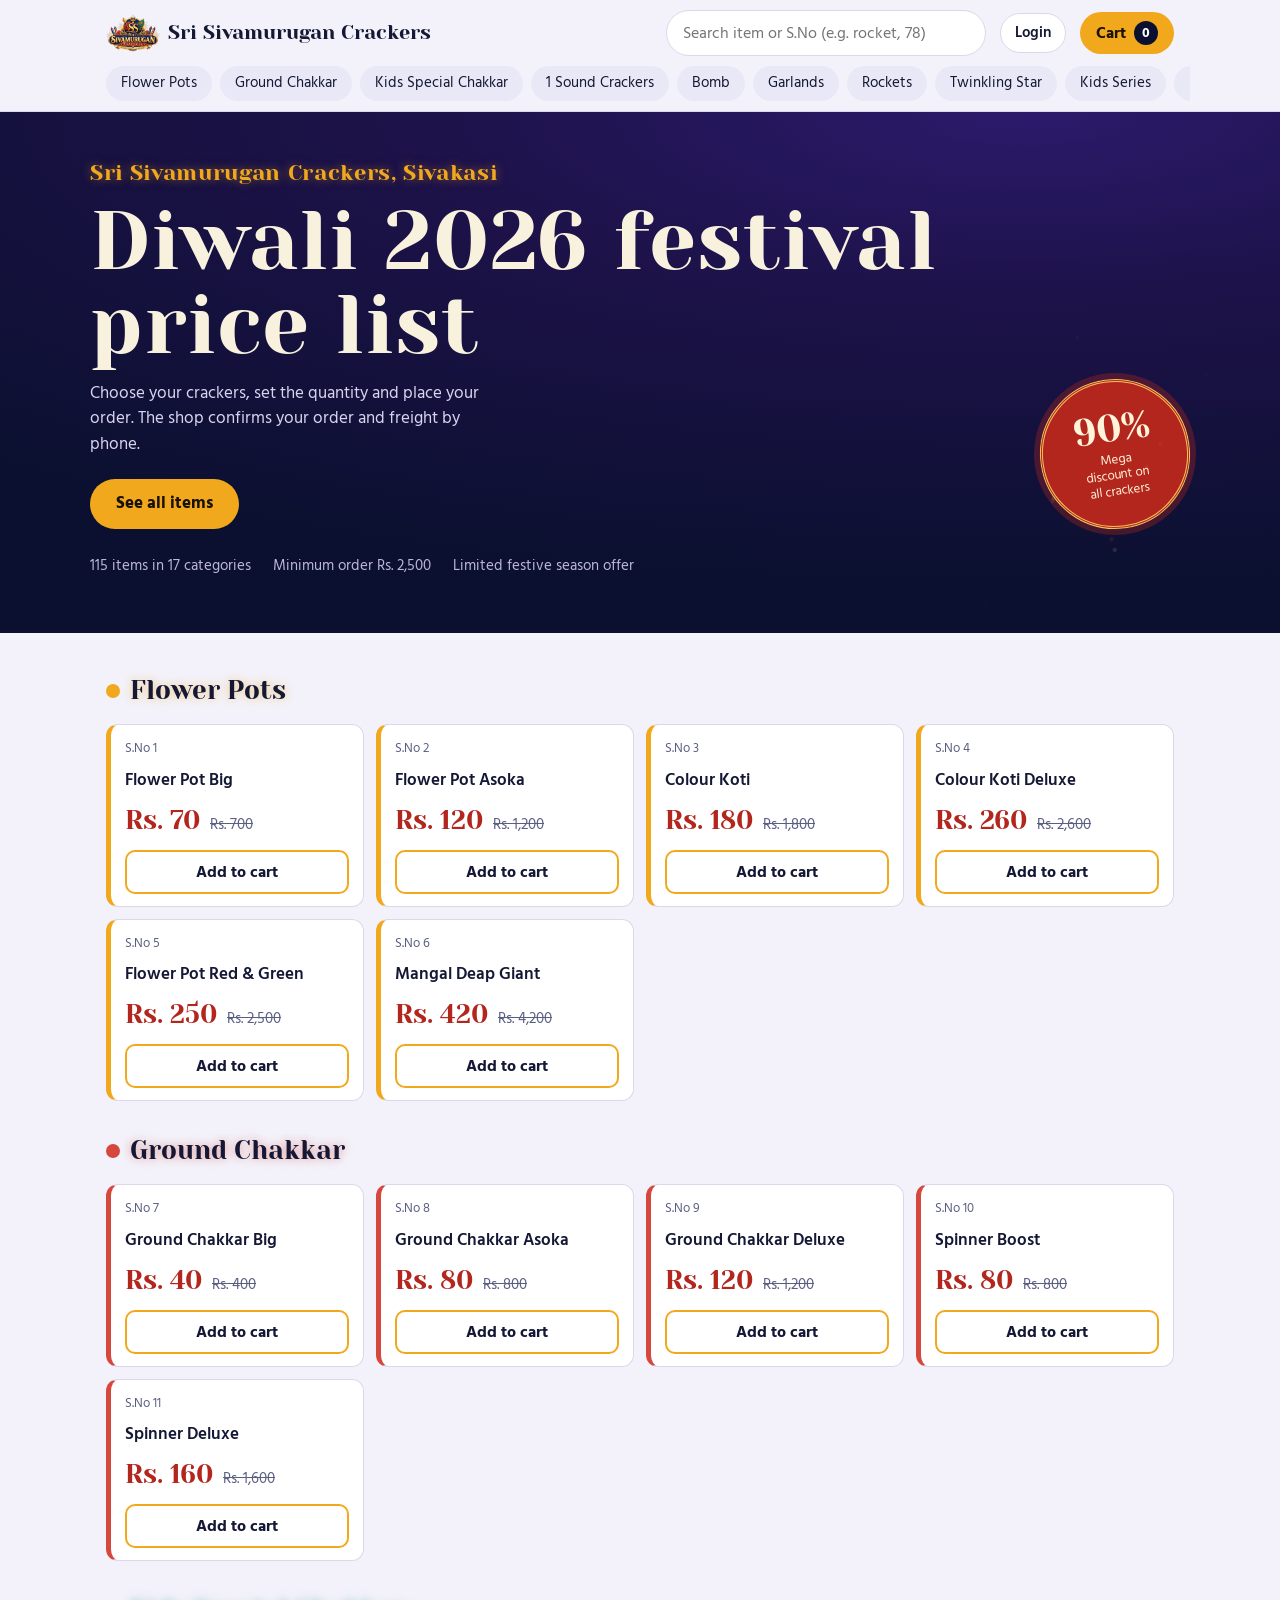
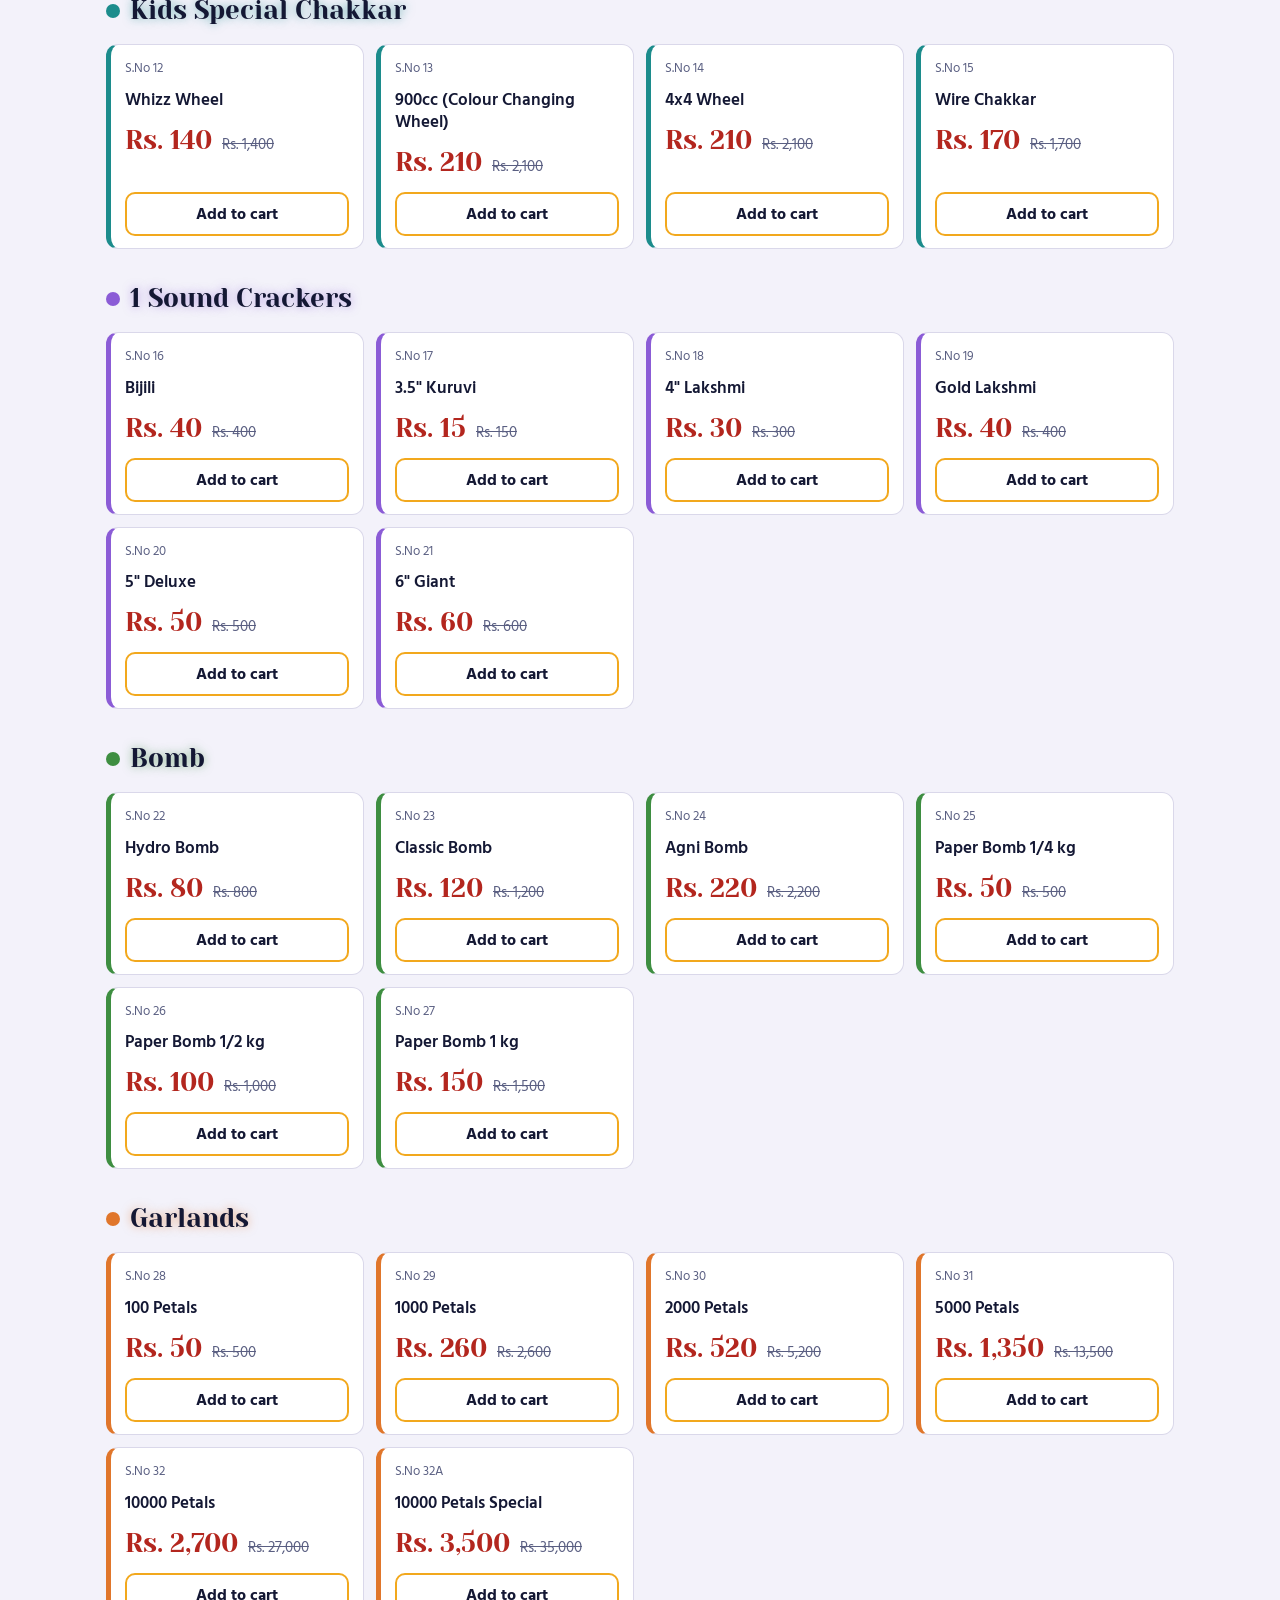
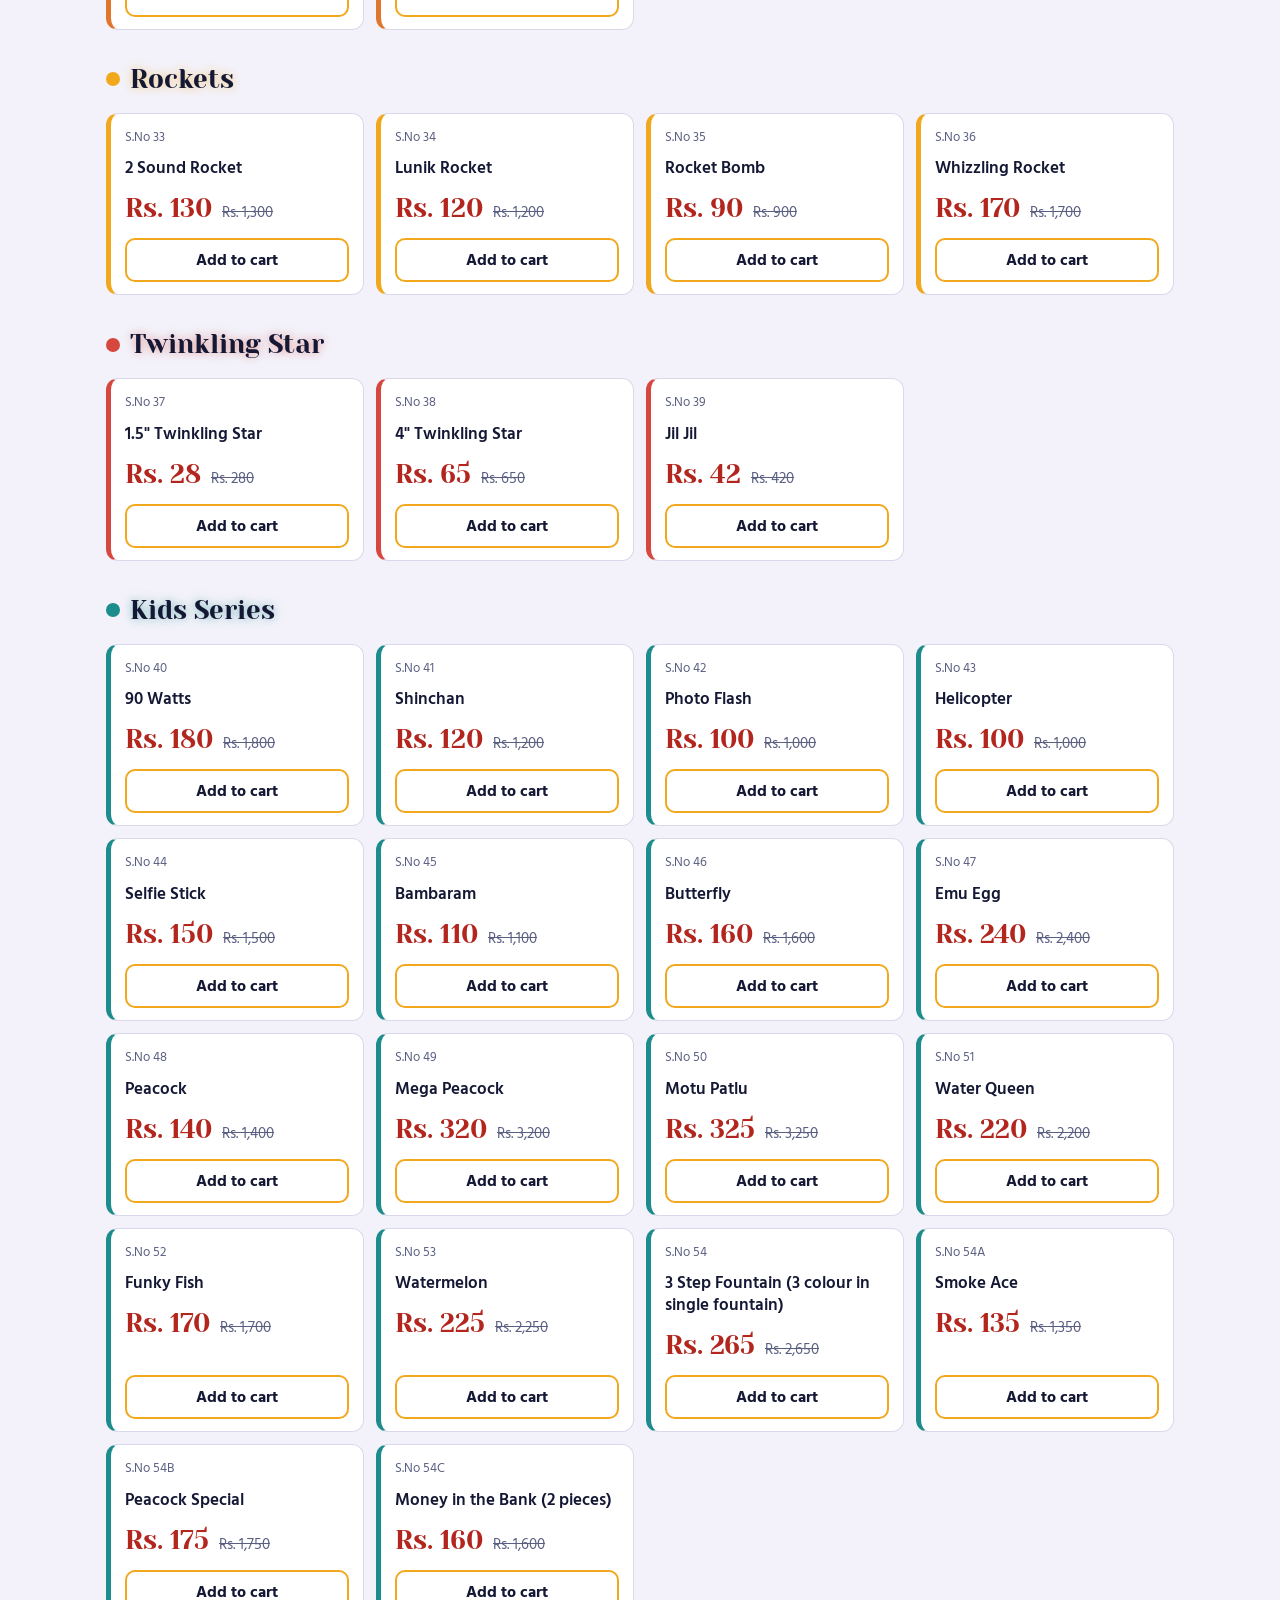
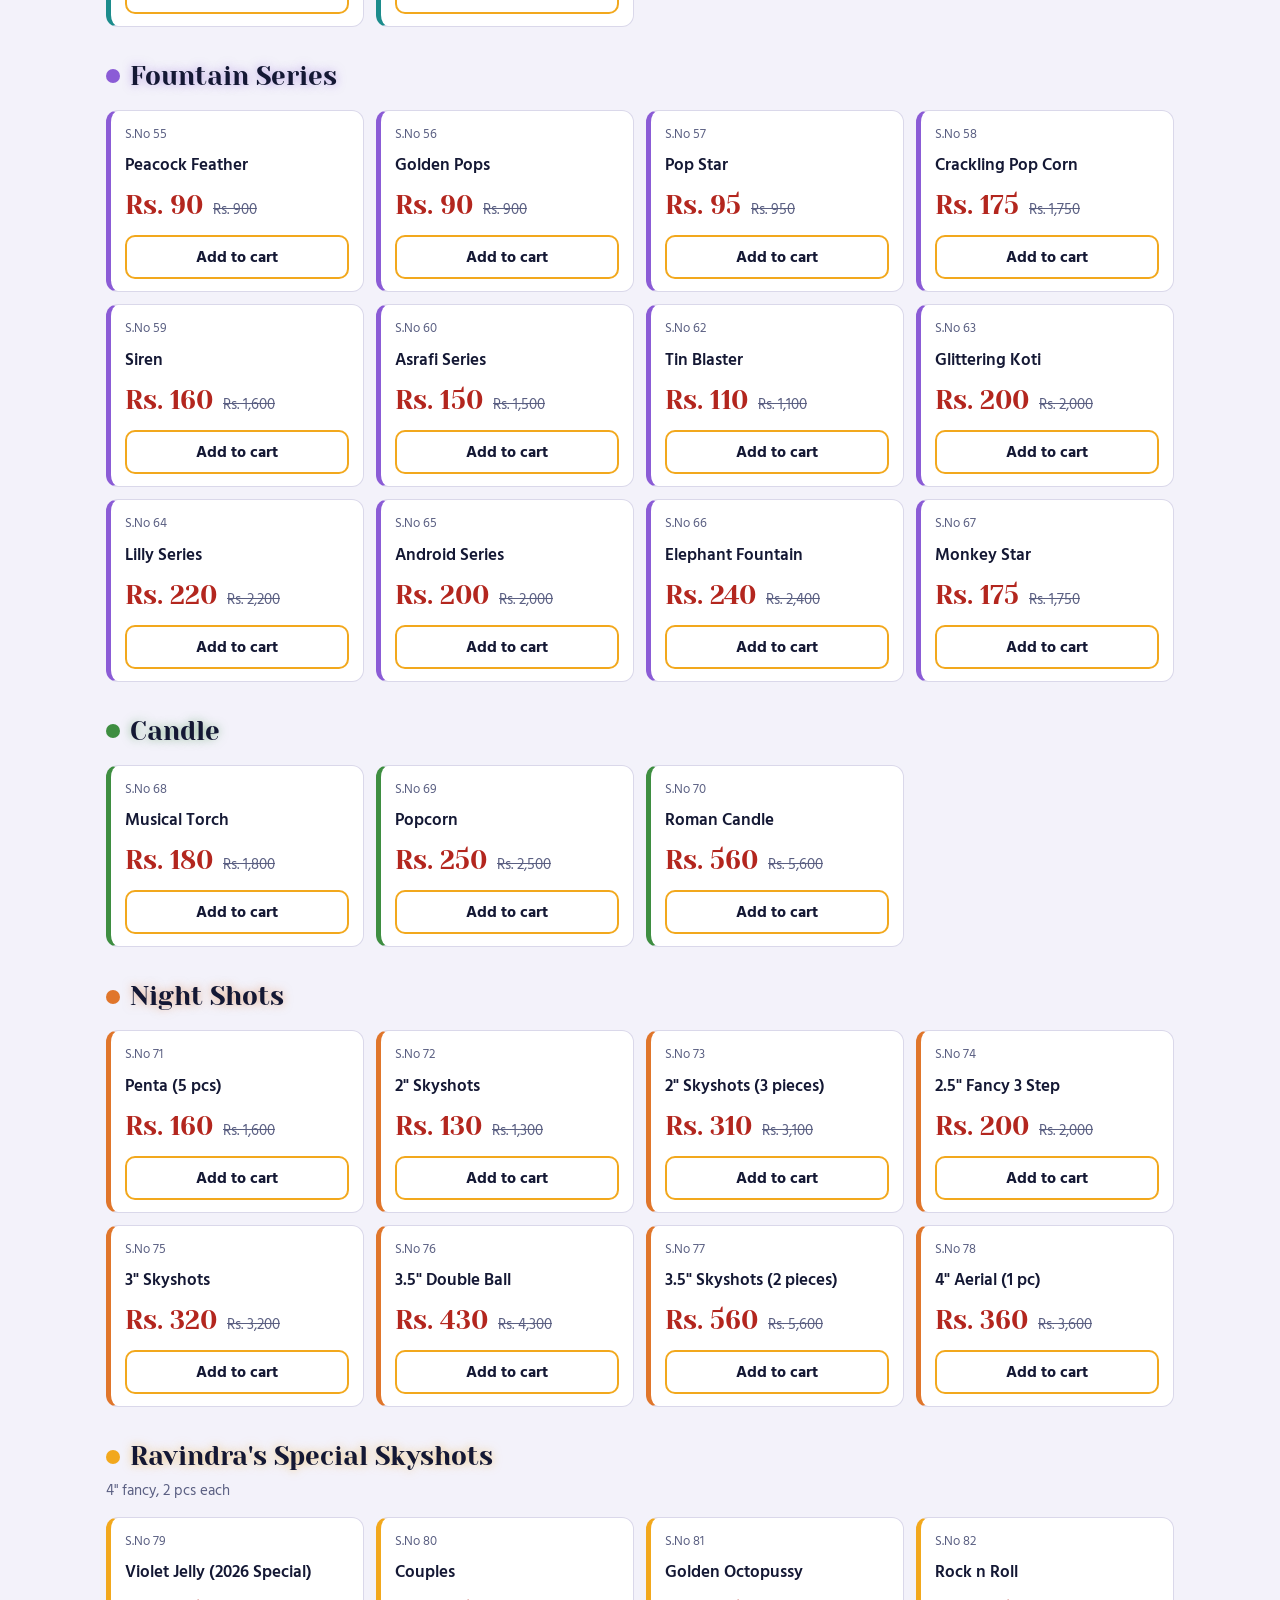
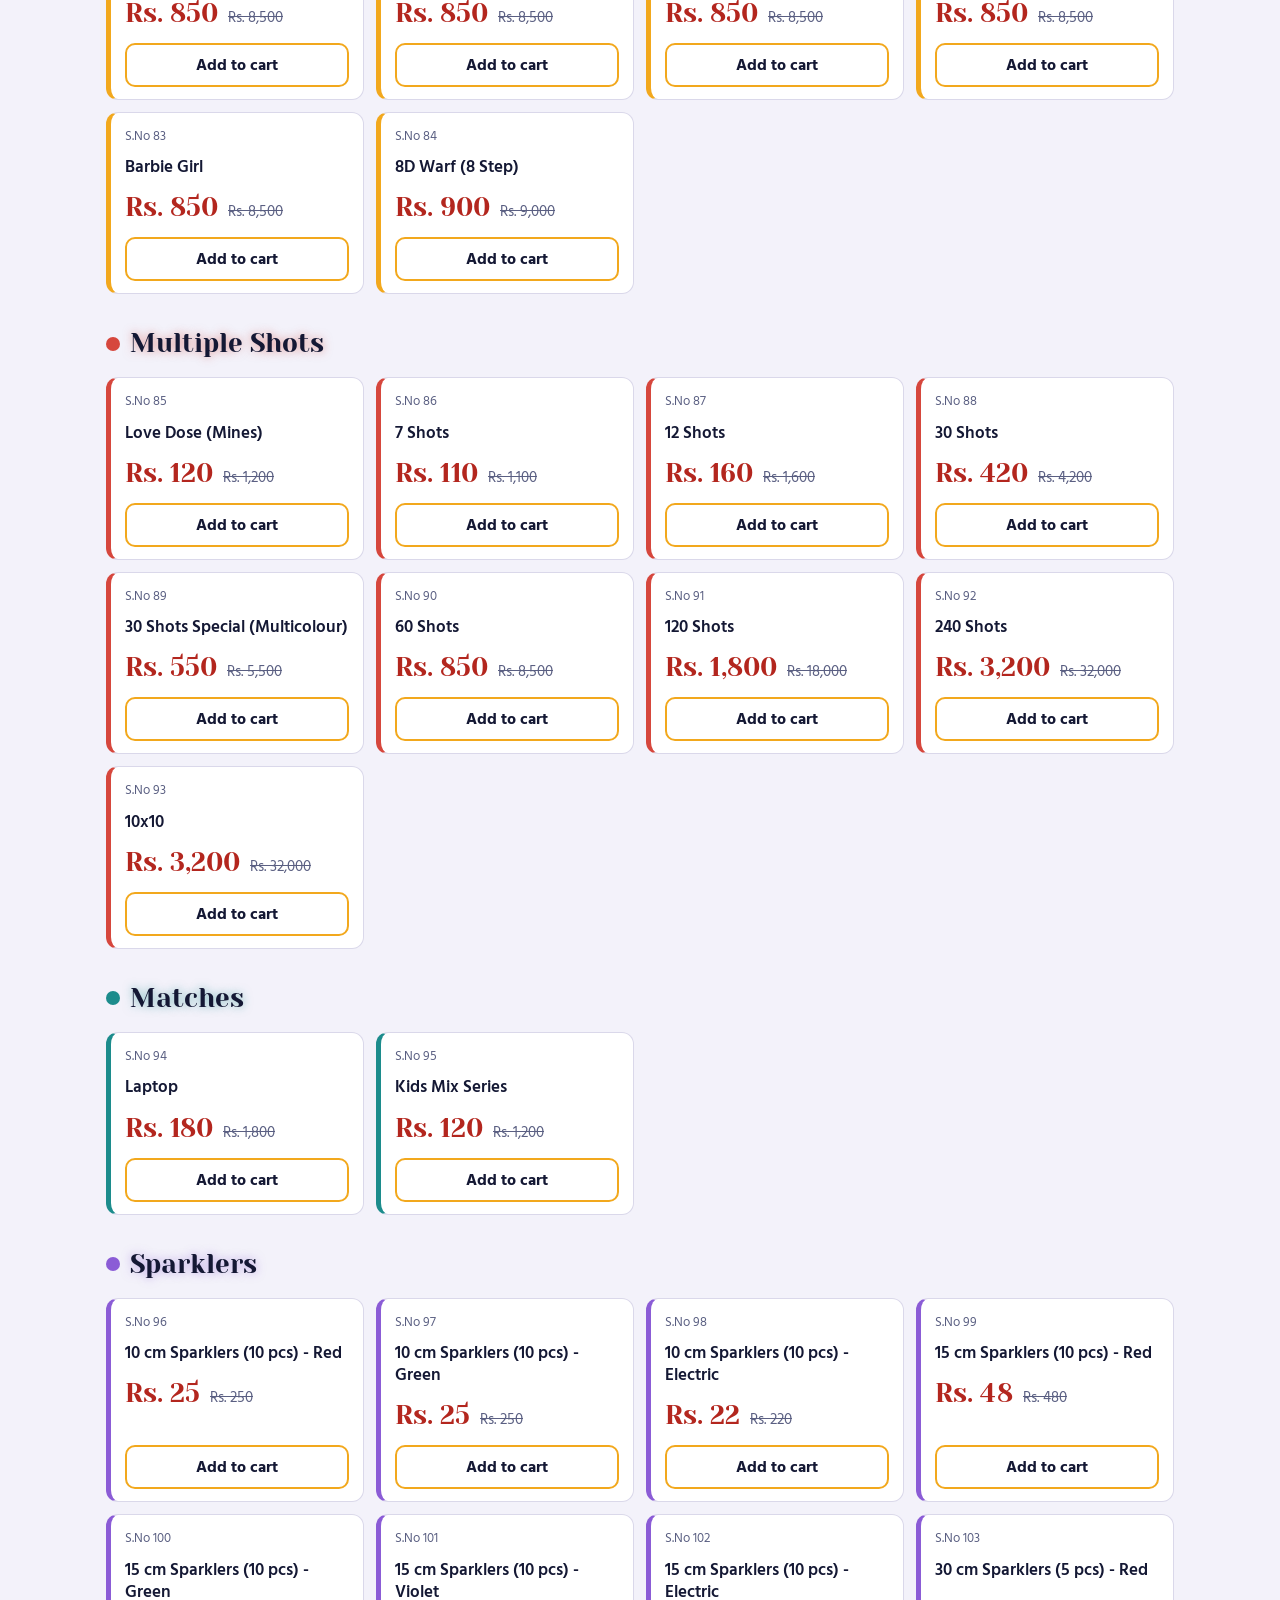
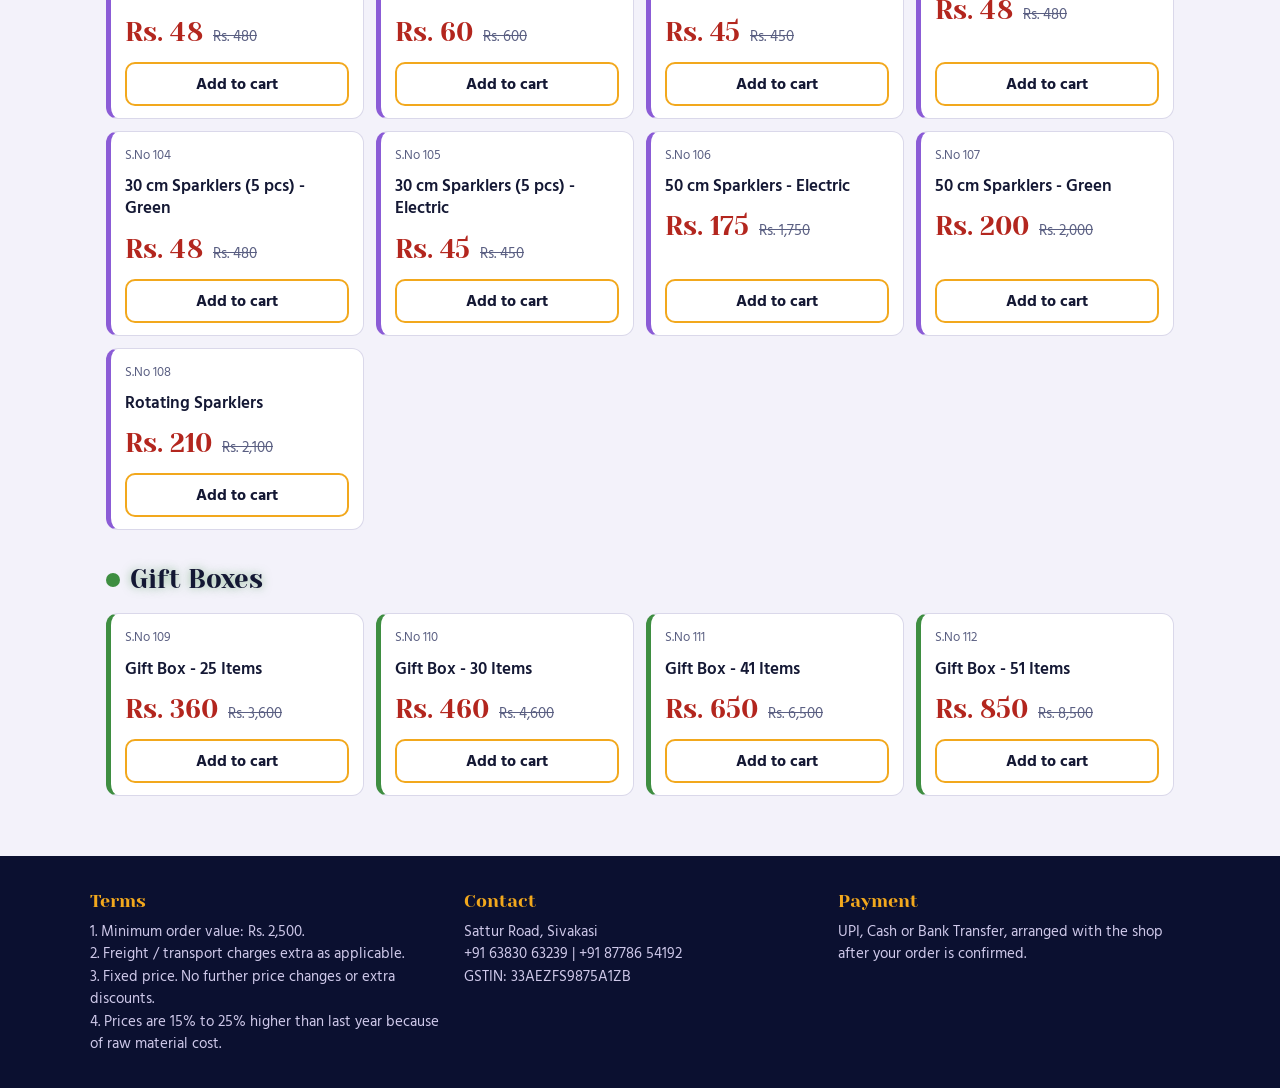
==== commit 6b2c0110: "Add theme color meta tag to index.html" ====
--- a/index.html
+++ b/index.html
@@ -5,6 +5,7 @@
 <meta name="viewport" content="width=device-width, initial-scale=1, viewport-fit=cover">
 <title>Sri Sivamurugan Crackers</title>
   <meta name="description" content="Buy Sri Sivamurugan crackers online from Sivakasi. Best festive prices on flower pots, sparklers, rockets, gift boxes and more. Minimum order Rs. 2,500. Order now!">
+  <meta name="theme-color" content="#F2A81D">
   <link rel="icon" type="image/png" href="favicon-v2.png">
 <link rel="preconnect" href="https://fonts.googleapis.com">
 <link rel="preconnect" href="https://fonts.gstatic.com" crossorigin>
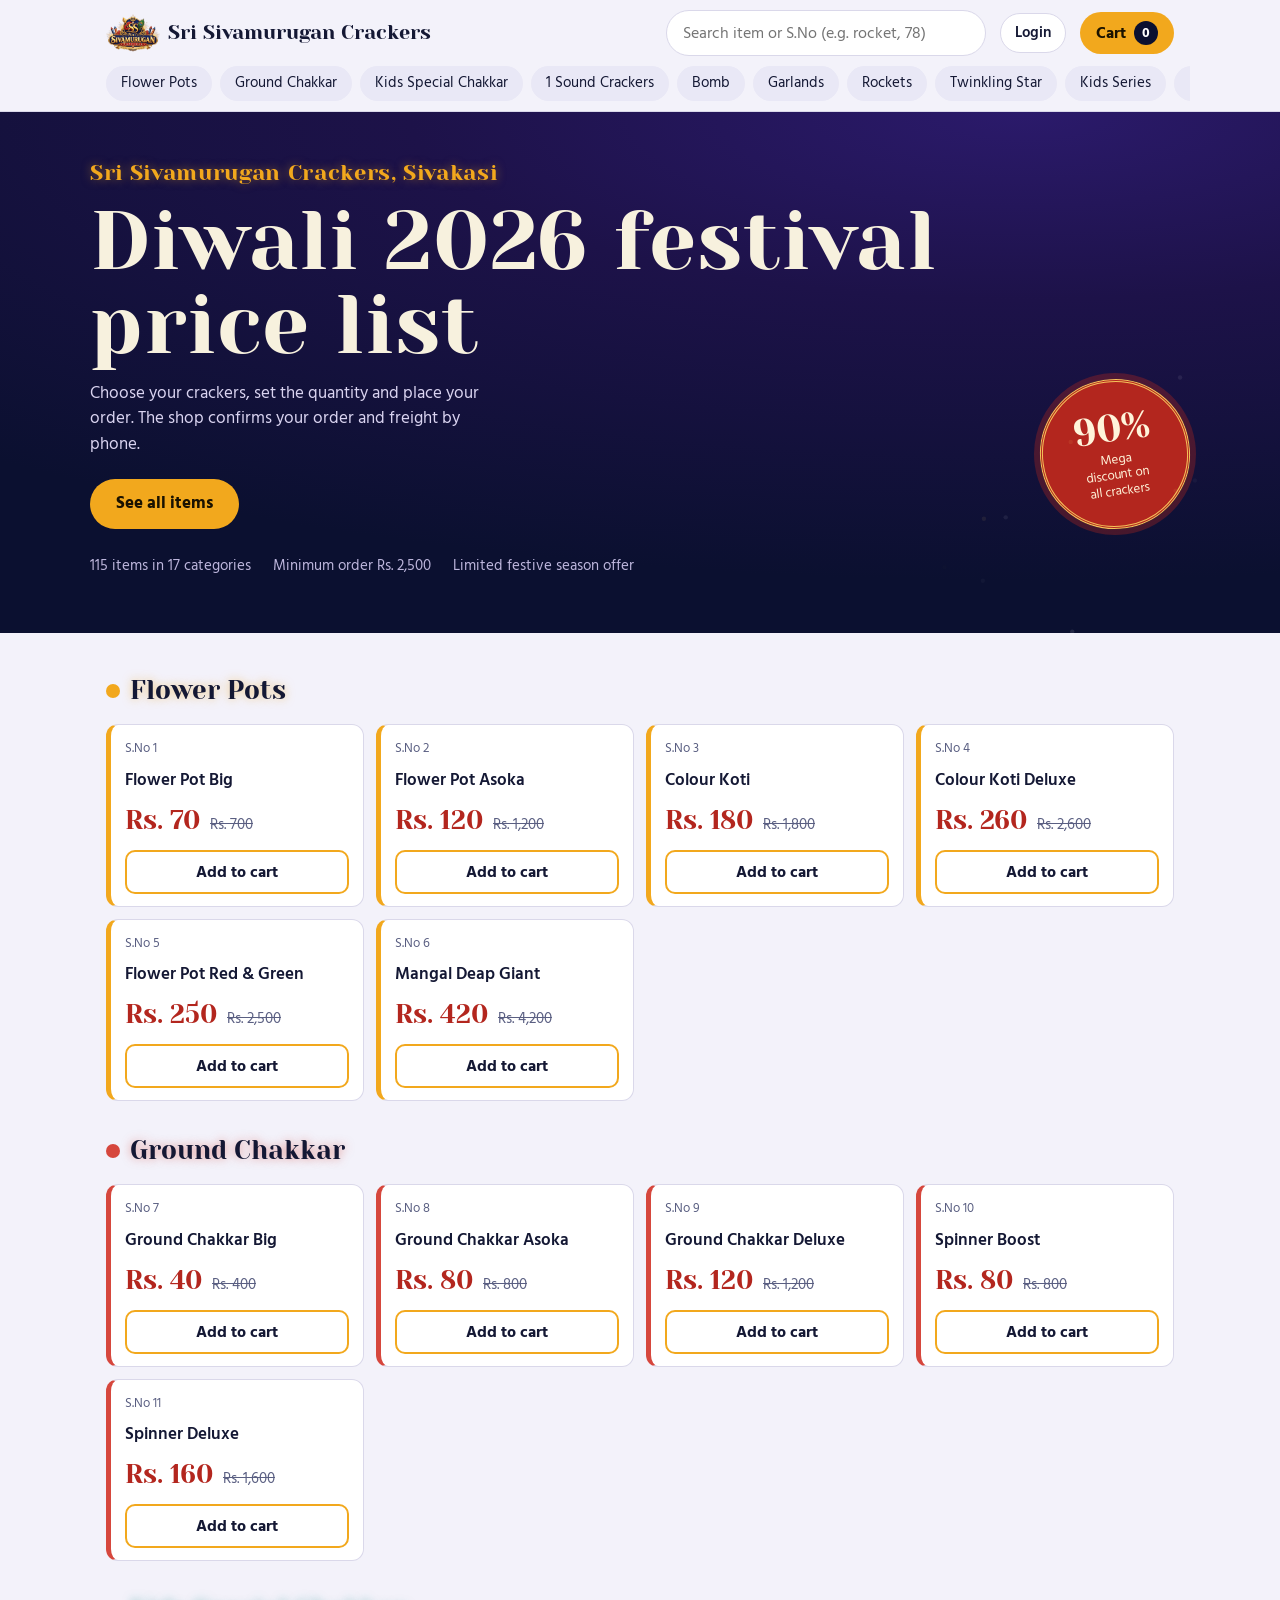
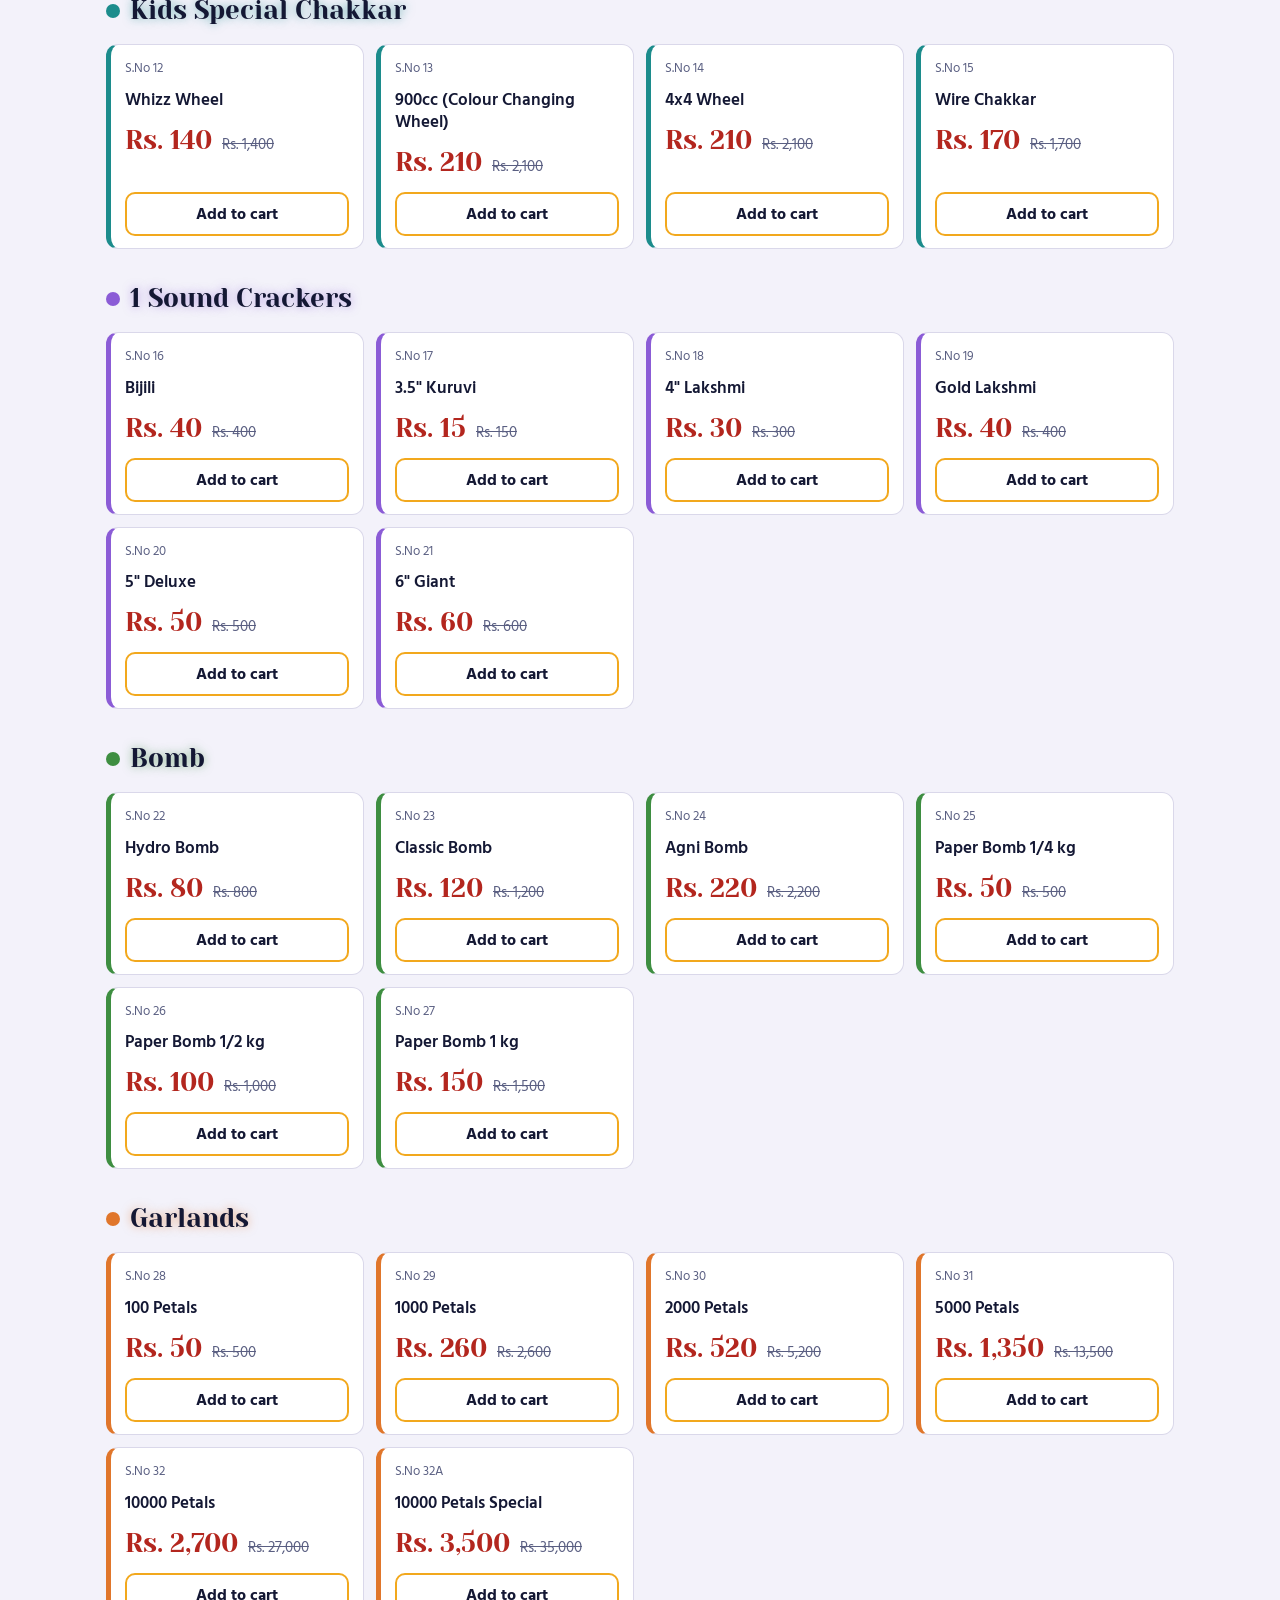
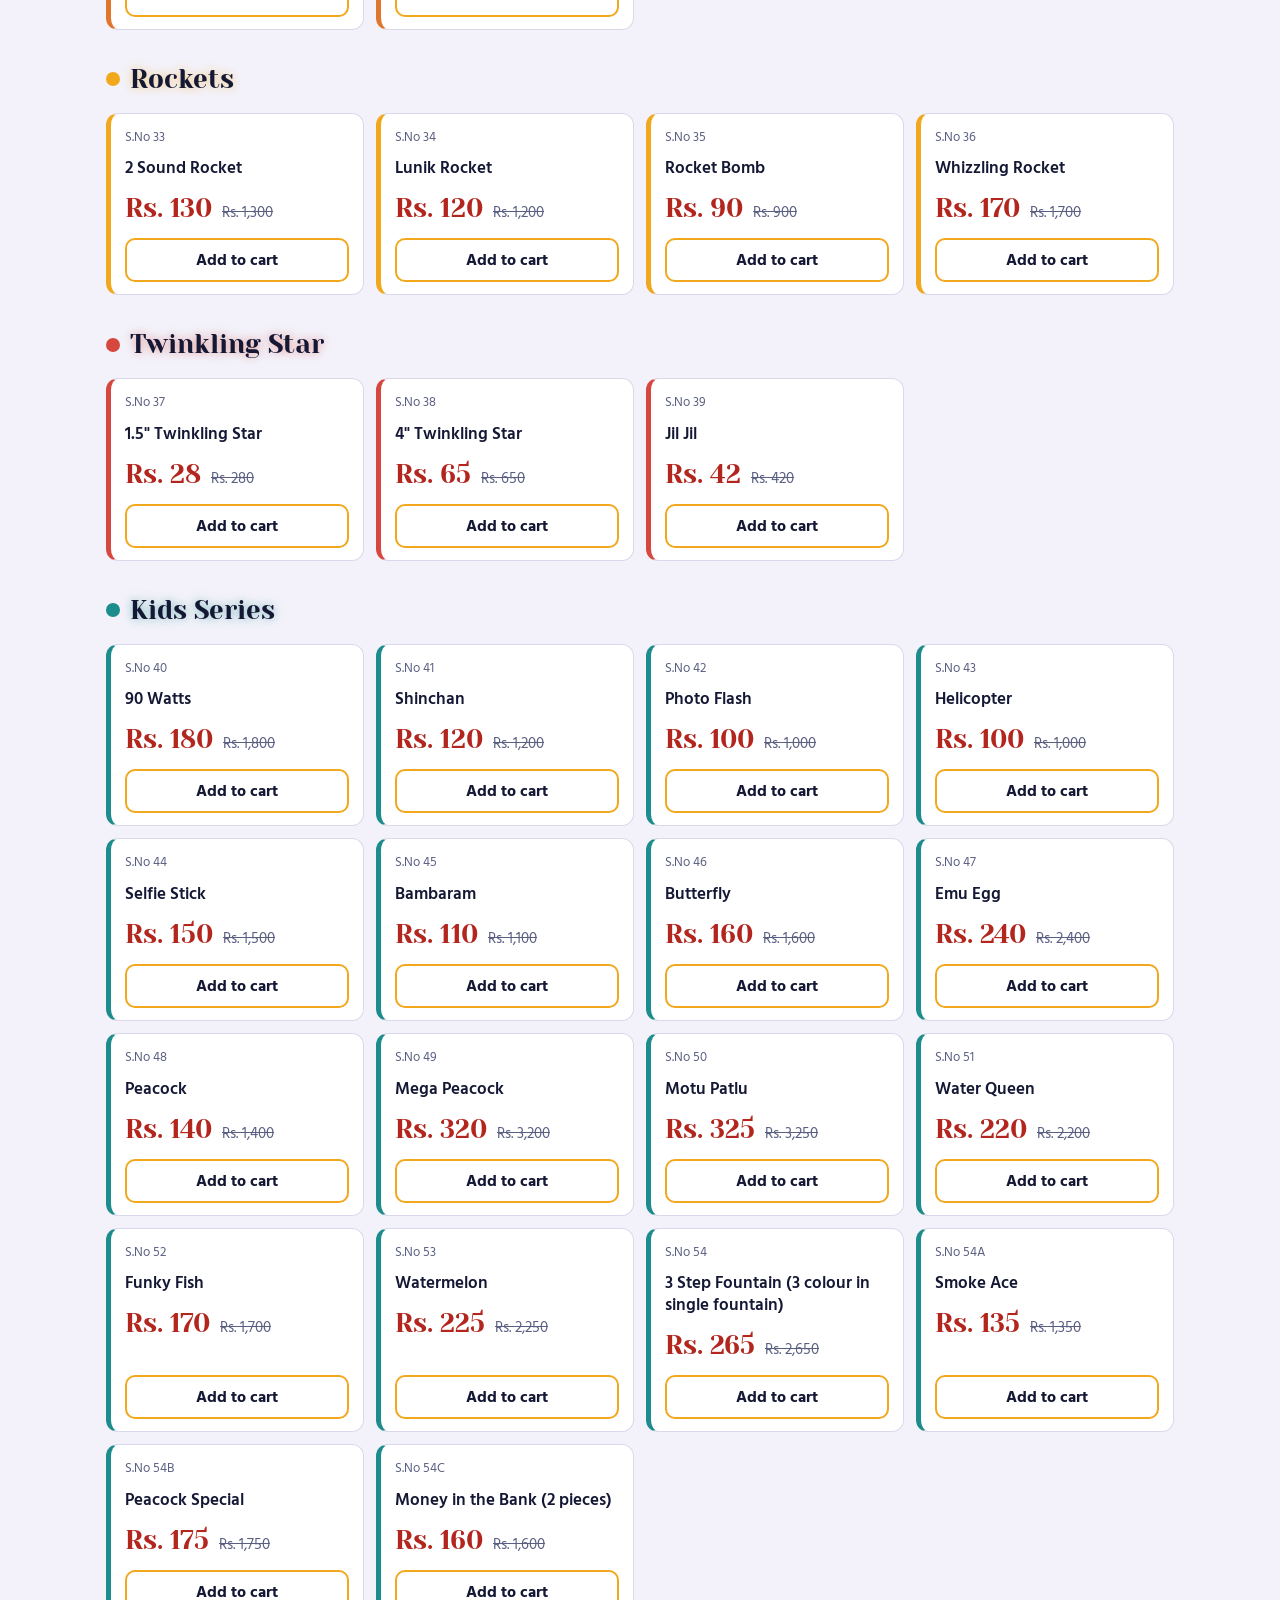
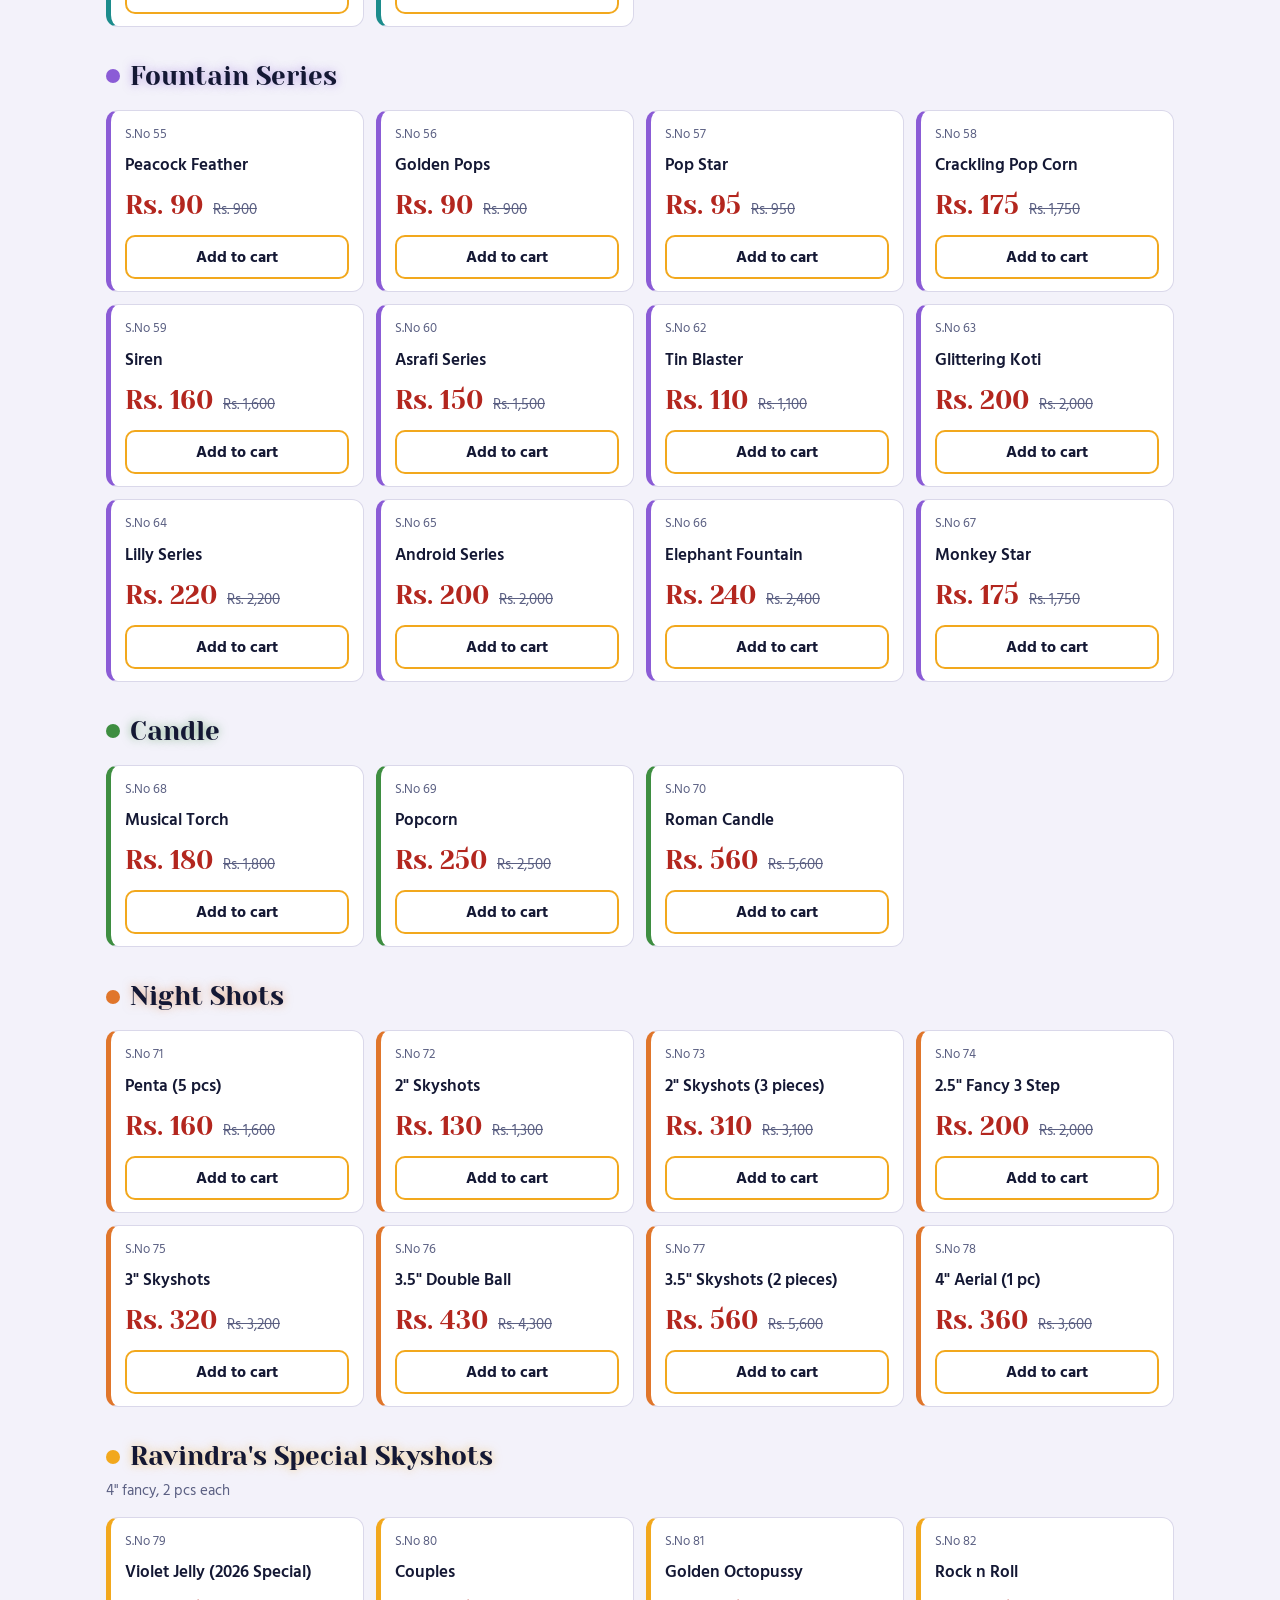
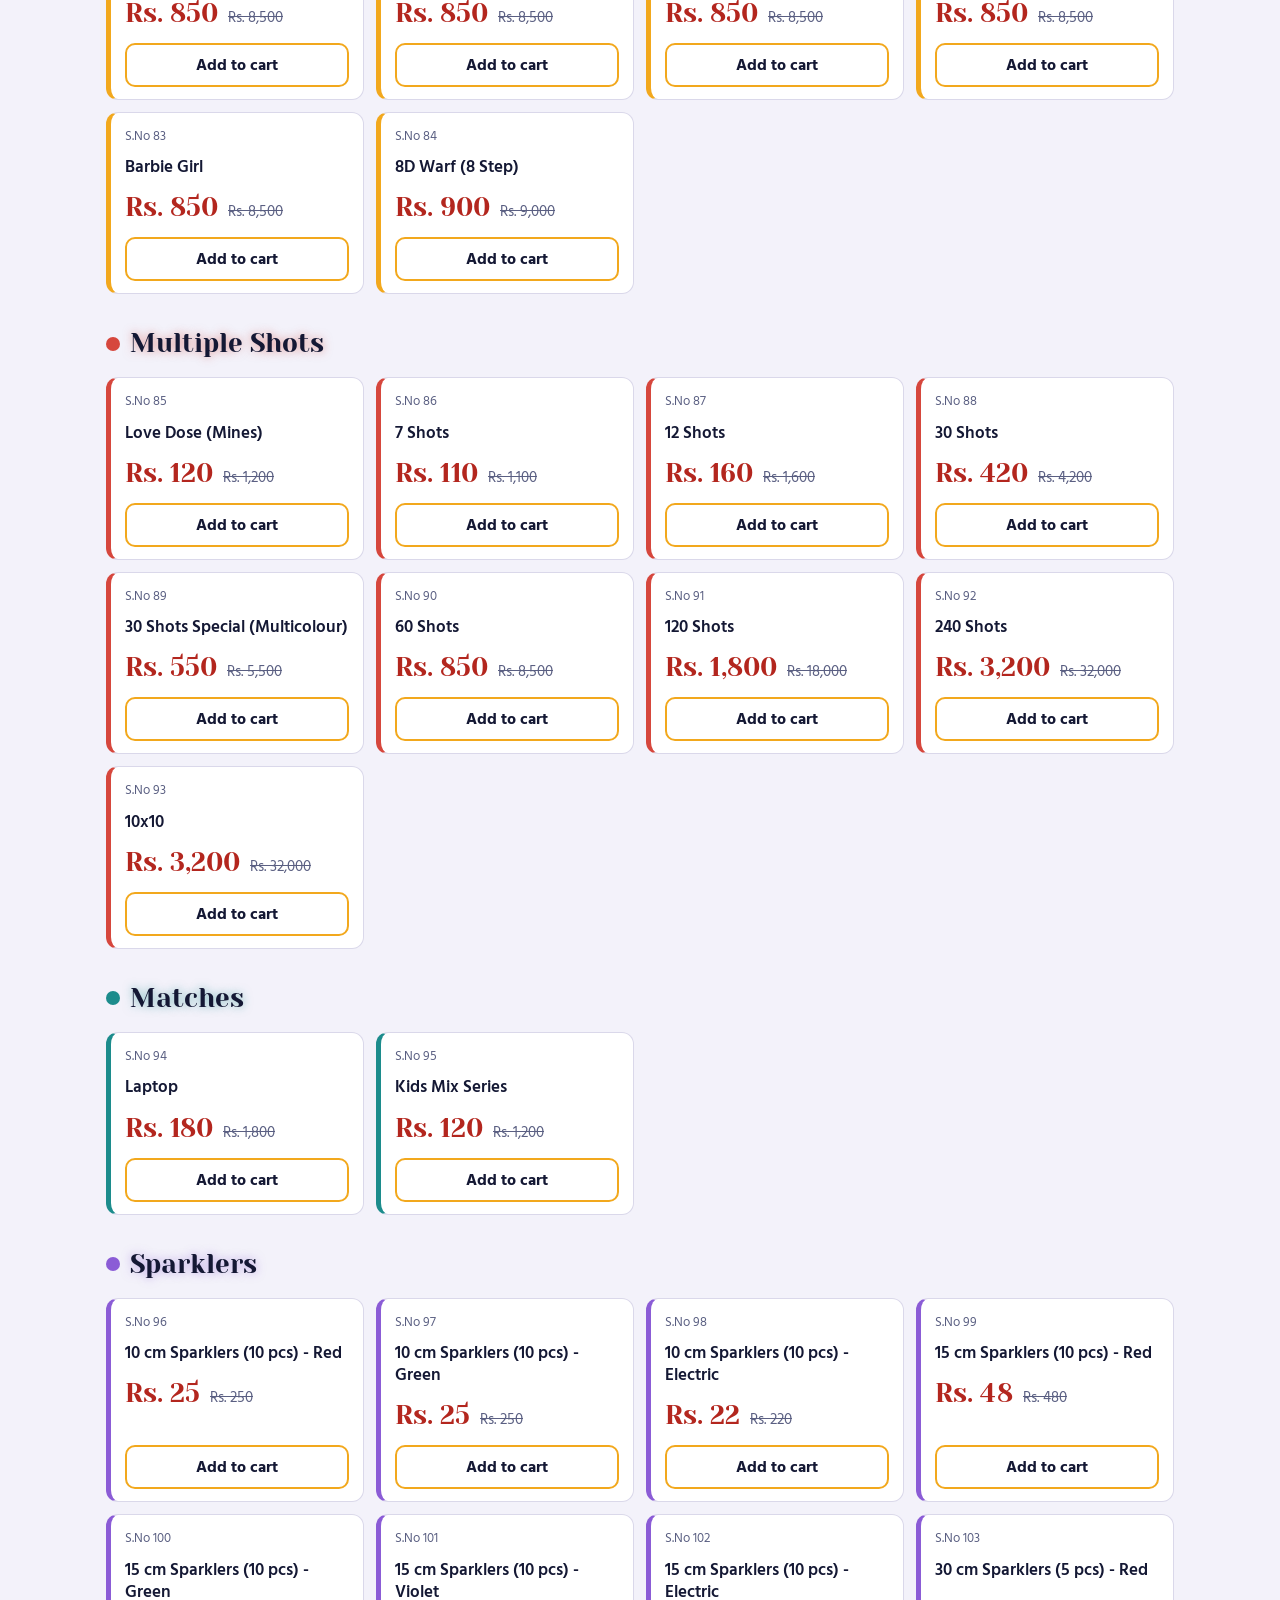
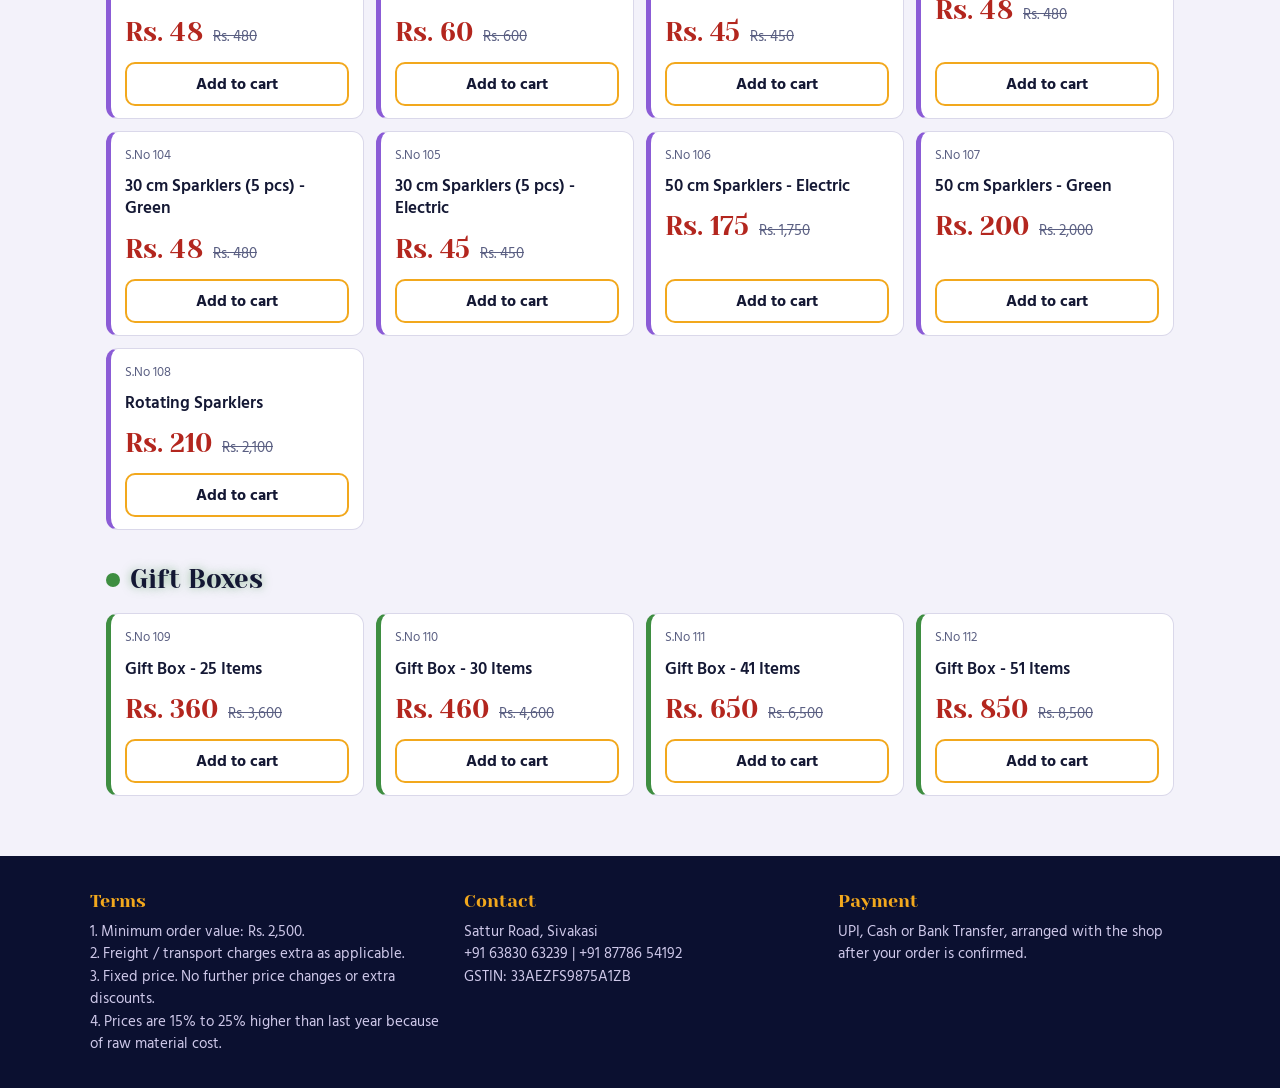
==== commit 05ea2aa4: "Rename index .html to index.html" ====
--- a/index.html
+++ b/index.html
@@ -116,8 +116,8 @@
 .meter.full i{background:var(--ok)}
 .msg{font-size:15px;color:var(--muted);margin:0 0 10px}
 .msg.warn{color:var(--warn)}
-.primary{width:100%;background:var(--marigold);color:var(--on-marigold);border:0;border-radius:10px;padding:13px;font-weight:700;font-size:17px}
-.primary[disabled]{opacity:.45;cursor:not-allowed}
+.primary{width:100%;background:var(--marigold);color:var(--on-marigold);border:0;border-radius:10px;padding:13px;font-weight:700;font-size:17px;display:flex;align-items:center;justify-content:center;gap:10px}
+.primary[disabled]{opacity:.7;cursor:not-allowed}
 .ghost{width:100%;background:none;border:1px solid var(--line);border-radius:10px;padding:11px;margin-top:8px}
 .fld{margin-bottom:14px}
 .fld label{display:block;font-weight:600;margin-bottom:4px}
@@ -160,6 +160,13 @@
 .hero .shop{color:var(--marigold);text-shadow:0 0 10px rgba(242,168,29,.5);letter-spacing:.03em}
 .seal{animation:sealGlow 2.4s ease-in-out infinite}
 .cat h2{text-shadow:0 0 10px color-mix(in srgb,var(--c) 55%,transparent)}
+  /* ---------- UI polish: spinner, empty cart ---------- */
+@keyframes spin{to{transform:rotate(360deg)}}
+.spinner{width:18px;height:18px;border-radius:50%;border:2.5px solid rgba(0,0,0,.25);border-top-color:currentColor;animation:spin .7s linear infinite;flex:none}
+.empty-cart{padding:36px 10px;text-align:center}
+.empty-cart .ic{font-size:40px;line-height:1;margin-bottom:10px}
+.empty-cart p{margin:0 0 4px;font-weight:600}
+.empty-cart small{color:var(--muted)}
 </style>
 </head>
 <body>
@@ -391,7 +398,7 @@
   $("#dt").textContent="Your cart";
   const ids=Object.keys(cart);
   if(!ids.length){
-    $("#db").innerHTML=`<div class="empty">Your cart is empty.<br>Pick items from the price list and they show up here.</div>`;
+    $("#db").innerHTML=`<div class="empty-cart"><div class="ic">🛒</div><p>Your cart is empty</p><small>Pick items from the price list and they show up here.</small></div>`;
     $("#df").innerHTML=`<button class="primary" id="browse">Browse items</button>`;
     $("#browse").onclick=closeDrawer;return;
   }
@@ -426,10 +433,18 @@
   $("#df").innerHTML=`<div class="row big"><span>Total</span><span>${fmt(t.sub)}</span></div>
     <p class="msg">This is an order request. The shop calls you to confirm the order, freight and payment.</p>
     <p class="msg warn" id="ferr" role="alert"></p>
-    <button class="primary" id="place">Place order</button>
+    <button class="primary" id="place"><span id="placeLabel">Place order</span></button>
     <button class="ghost" id="back">Back to cart</button>`;
   $("#back").onclick=()=>{view="cart";renderCart()};
   $("#place").onclick=placeOrder;
+}
+function setBtnLoading(btn,labelEl,loadingText){
+  btn.disabled=true;
+  labelEl.innerHTML=`<span class="spinner" aria-hidden="true"></span><span>${esc(loadingText)}</span>`;
+}
+function setBtnIdle(btn,labelEl,text){
+  btn.disabled=false;
+  labelEl.textContent=text;
 }
 async function placeOrder(){
   const name=$("#fn").value.trim(),phone=$("#fp").value.trim(),addr=$("#fa").value.trim();
@@ -439,20 +454,20 @@
   $("#ea").textContent=addr?"":"Enter your address or town.";
   if(!name||!phoneOk||!addr)return;
   details={name,phone,addr};try{localStorage.setItem("ssc_details",JSON.stringify(details))}catch(e){}
-  const btn=$("#place");btn.disabled=true;btn.textContent="Placing order...";$("#ferr").textContent="";
+  const btn=$("#place"),label=$("#placeLabel");setBtnLoading(btn,label,"Placing order...");$("#ferr").textContent="";
   const items=Object.keys(cart).map(id=>({sno:id,qty:cart[id]}));
   let res;
   try{
     const r=await fetch(API_URL,{method:"POST",headers:{"Content-Type":"text/plain;charset=utf-8"},body:JSON.stringify({action:"order",name,phone,address:addr,items})});
     res=await r.json();
   }catch(e){res={ok:false,error:"Could not reach the shop server. Check your internet and try again."}}
-  if(!res.ok){btn.disabled=false;btn.textContent="Place order";$("#ferr").textContent=res.error||"Order failed. Try again.";return}
+  if(!res.ok){setBtnIdle(btn,label,"Place order");$("#ferr").textContent=res.error||"Order failed. Try again.";return}
   const oid=res.orderId,total=res.total;
   const lines=Object.keys(cart).map(id=>`${ITEMS[id].name} x ${cart[id]} = ${fmt(ITEMS[id].price*cart[id])}`);
   const summary=`Order ${oid}\n${name}, ${phone}\n${addr}\n\n${lines.join("\n")}\n\nTotal: ${fmt(total)} (freight extra)`;
   cart={};save();Object.keys(ITEMS).forEach(paintCard);paintBadge(false);view="done";
   $("#dt").textContent="Order placed";
-  $("#db").innerHTML=`<div class="done"><h3>Thank you, ${esc(name)}</h3>
+  $("#db").innerHTML=`<div class="done"><div style="font-size:44px;line-height:1;margin-bottom:6px">🎉</div><h3>Thank you, ${esc(name)}</h3>
     <p>Your order number is <span class="oid">${esc(oid)}</span></p>
     <p>Total ${fmt(total)}. We will call ${esc(phone)} to confirm your order, freight and payment.</p></div>`;
   $("#df").innerHTML=`<button class="primary" id="copy">Copy order summary</button><button class="ghost" id="fin">Continue shopping</button>`;
